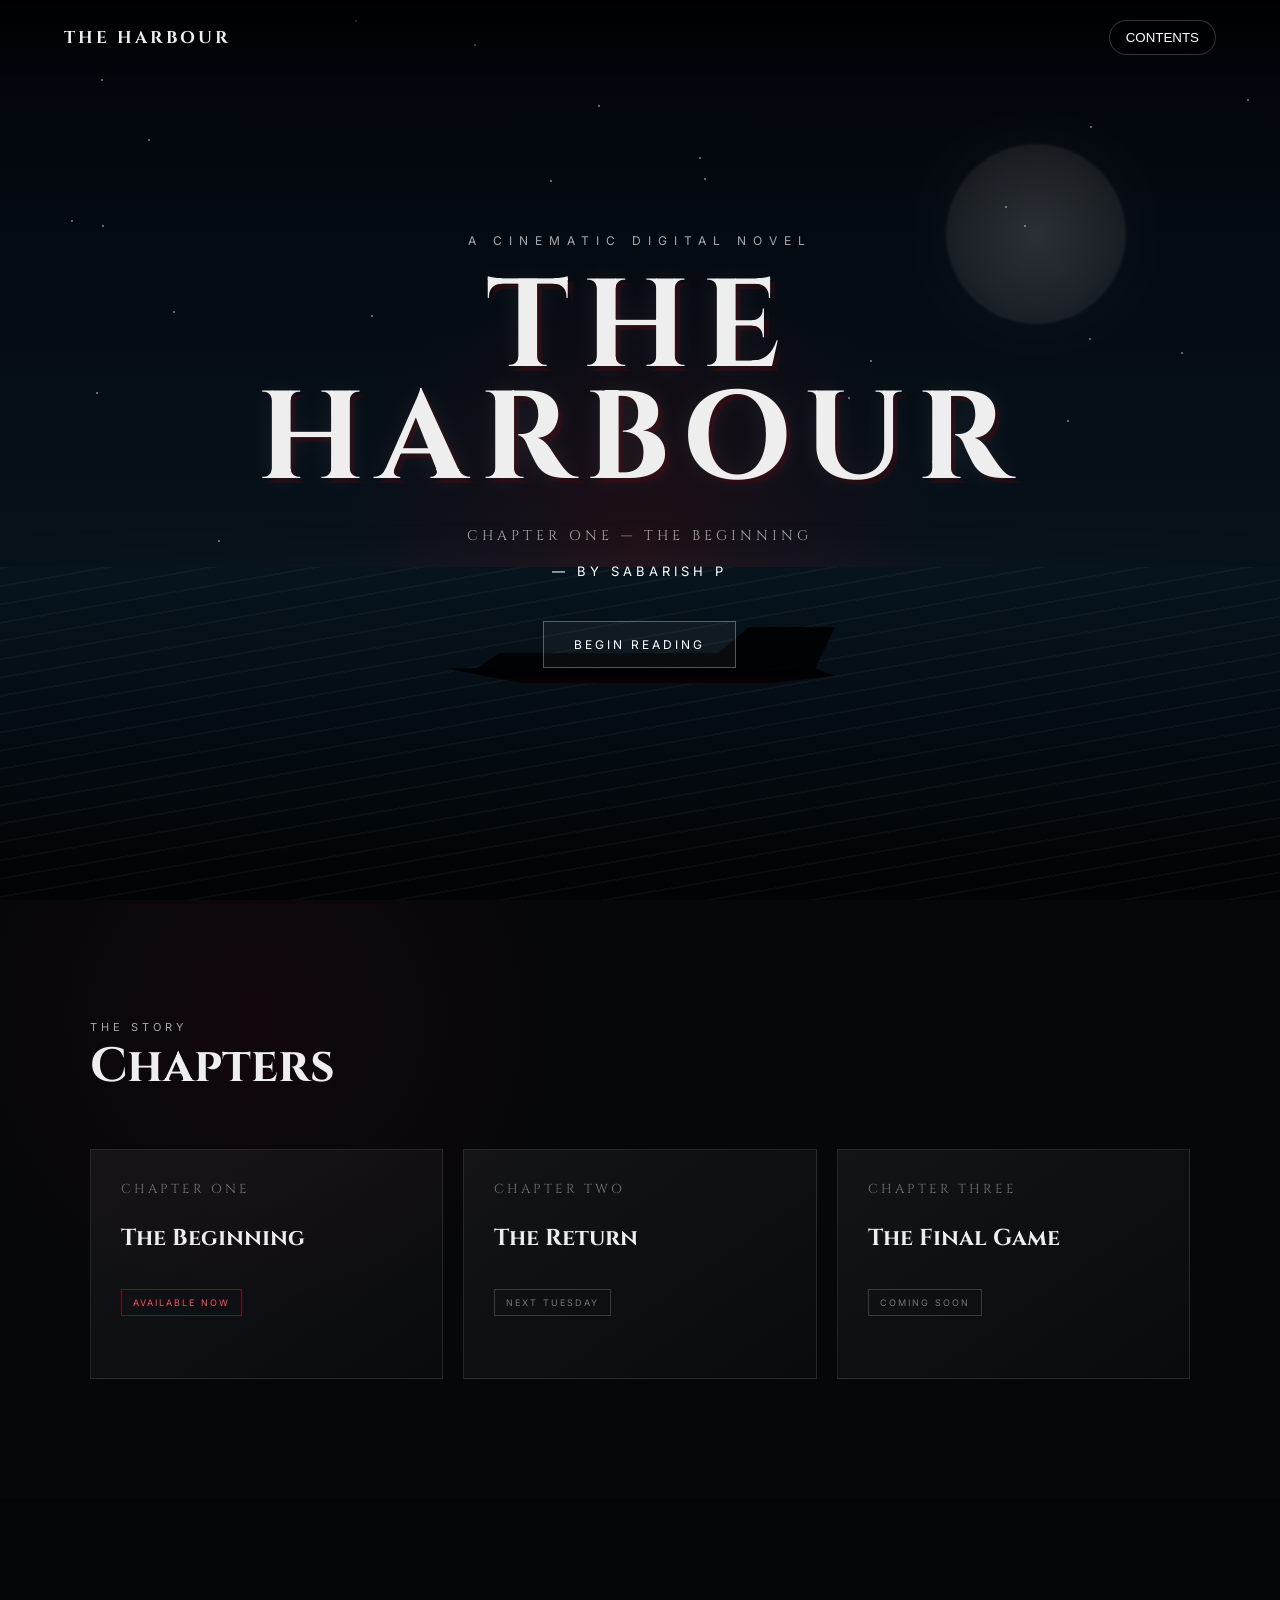
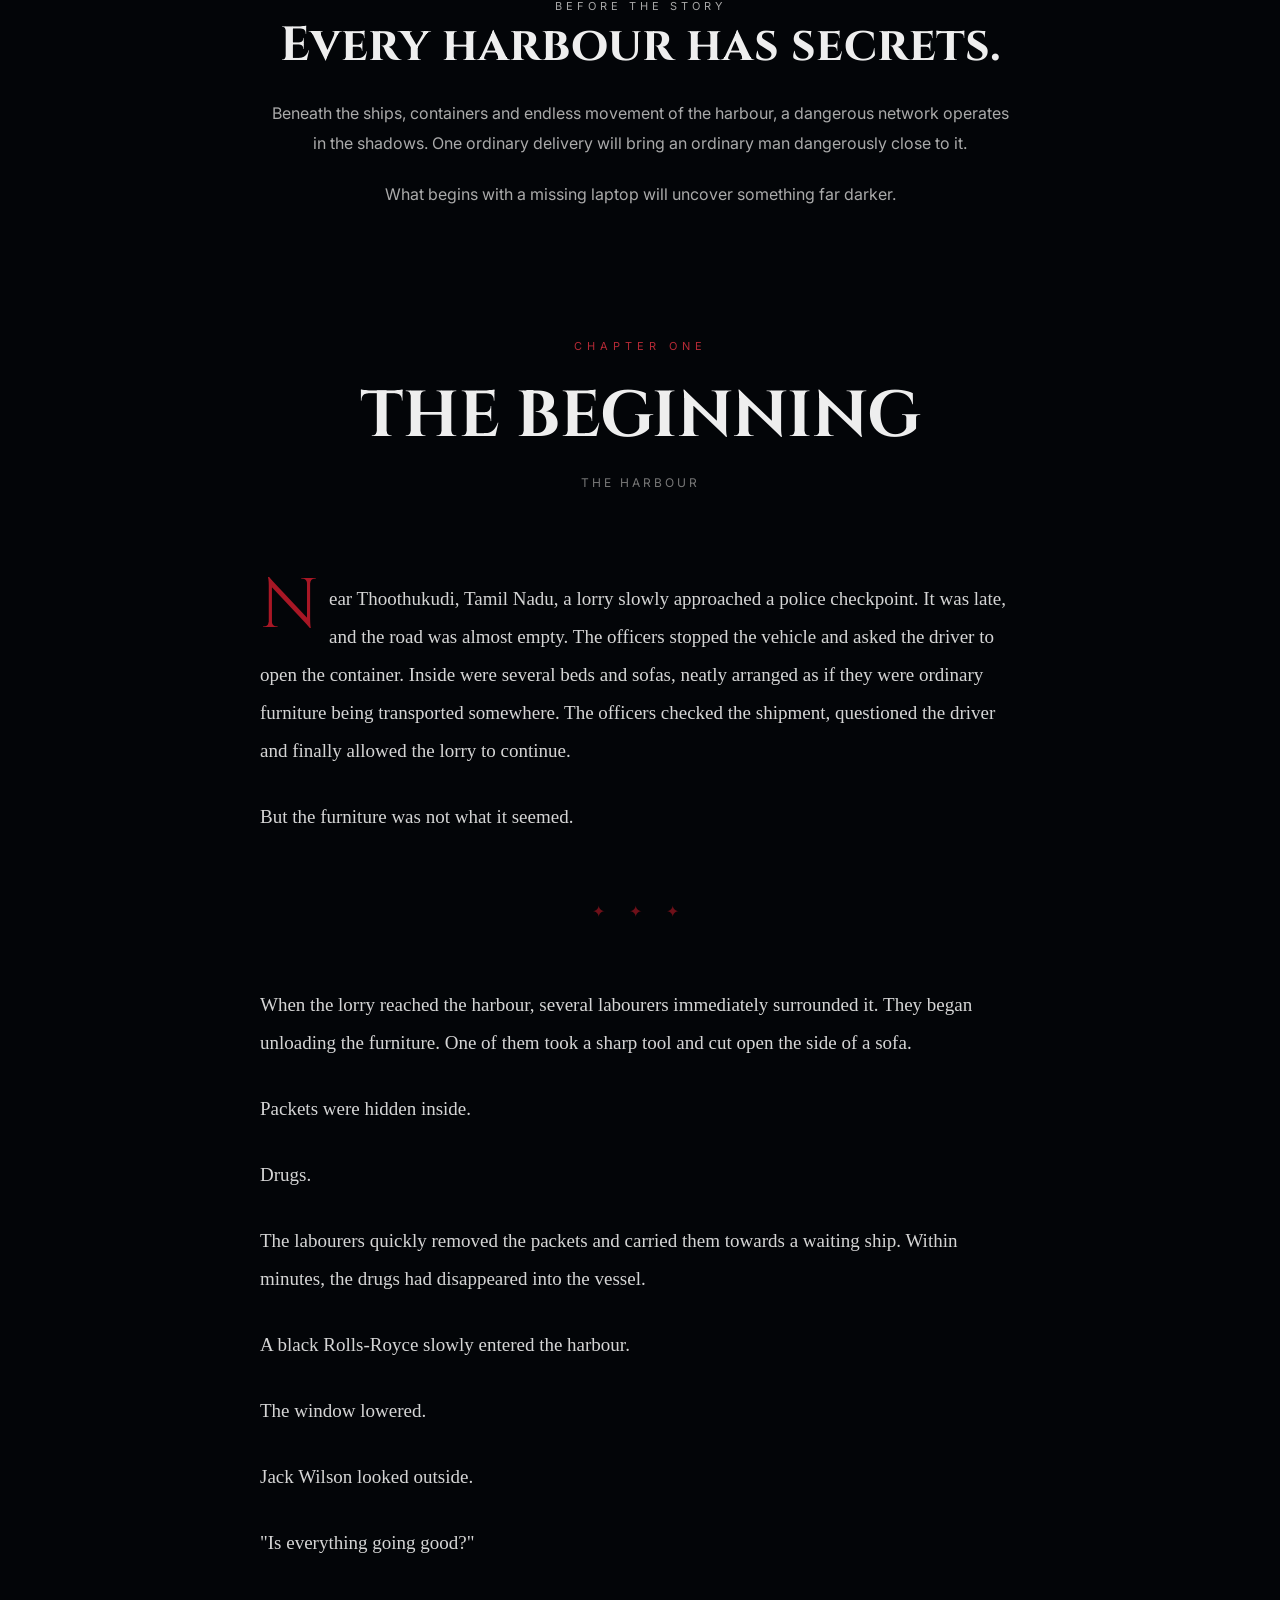
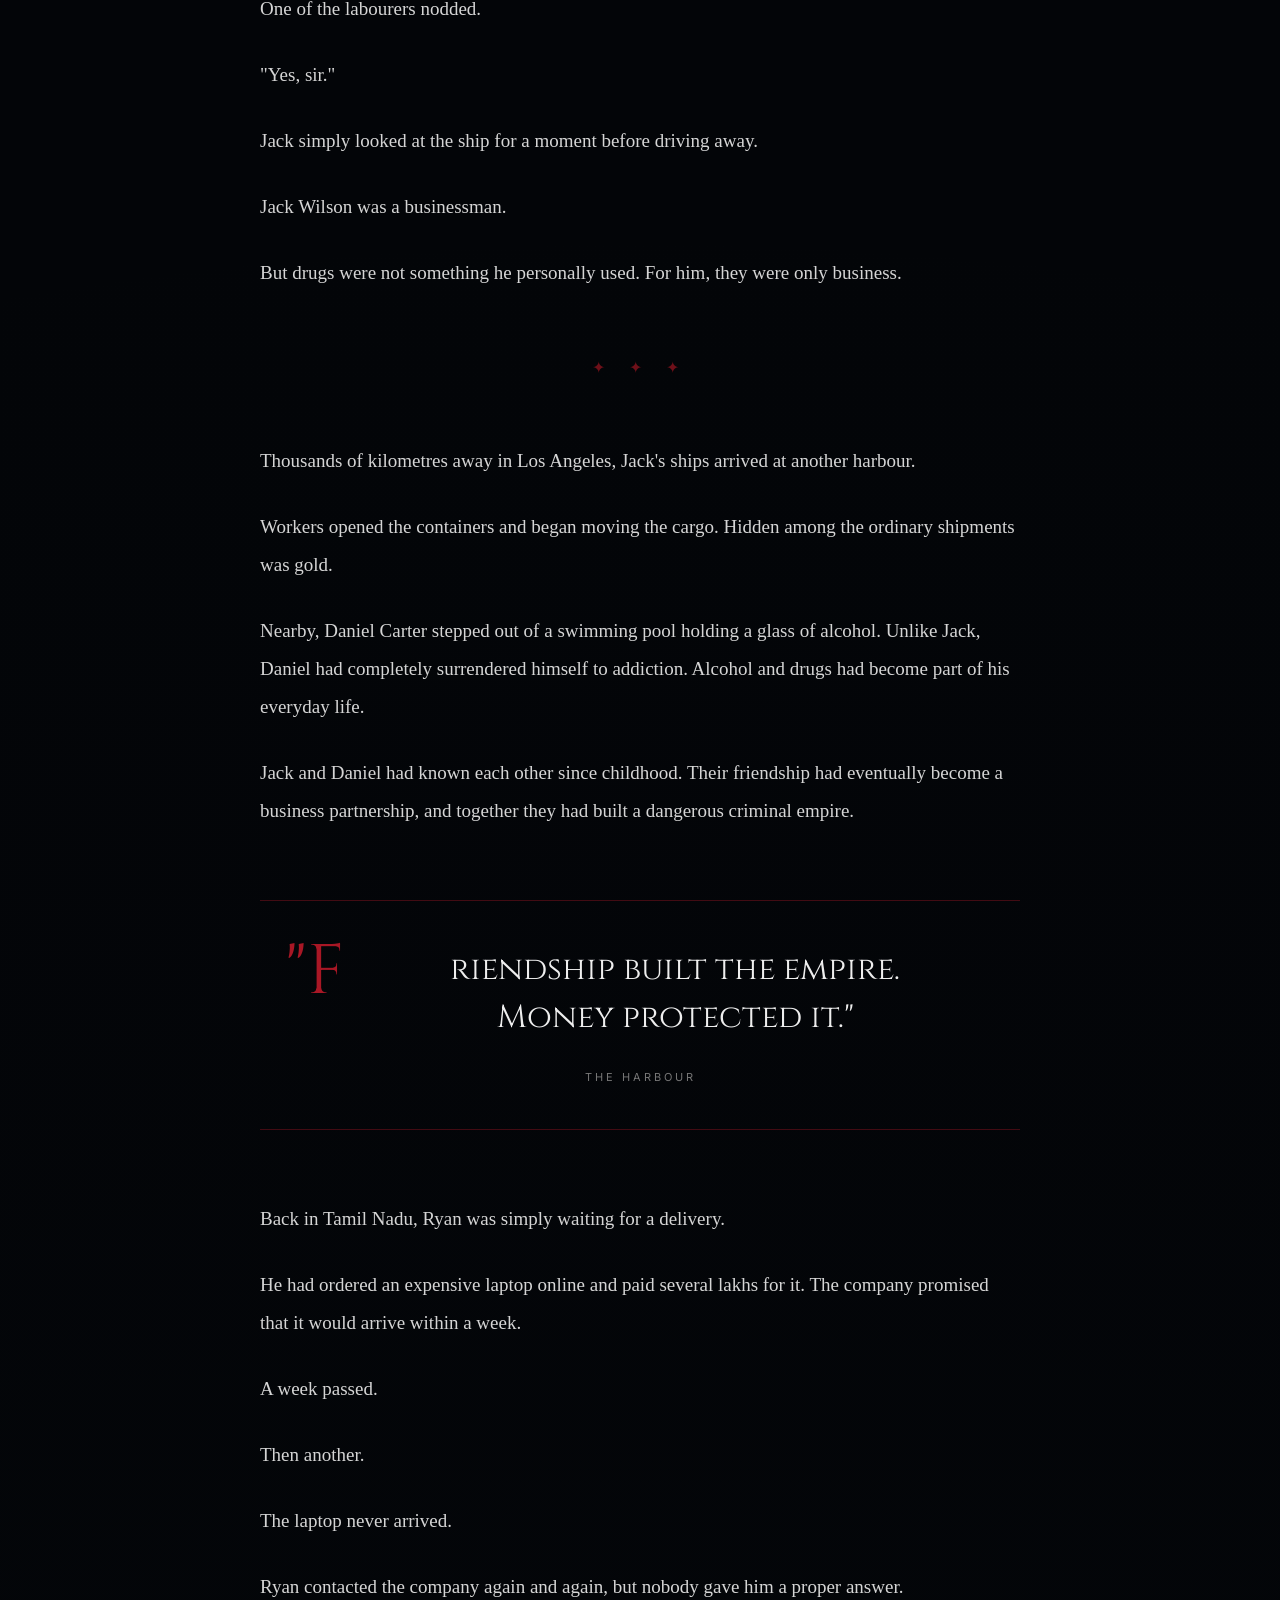
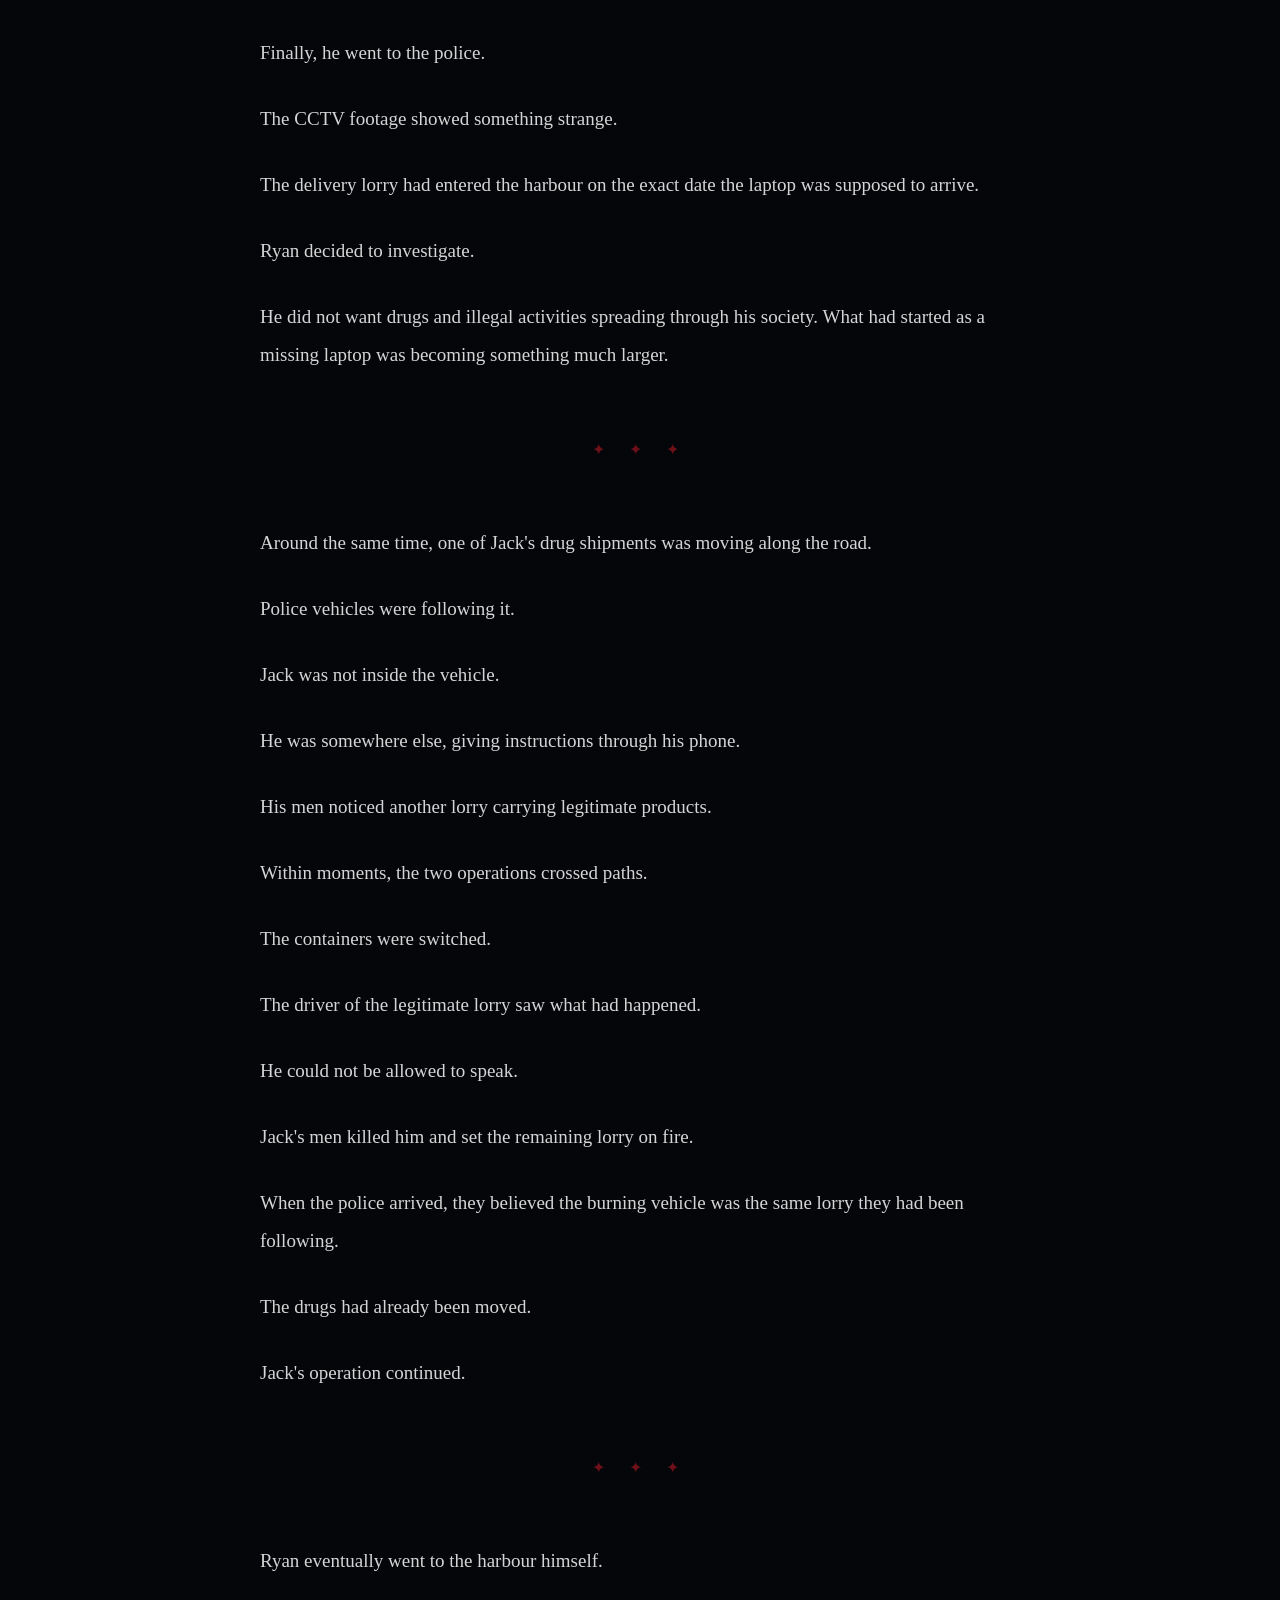
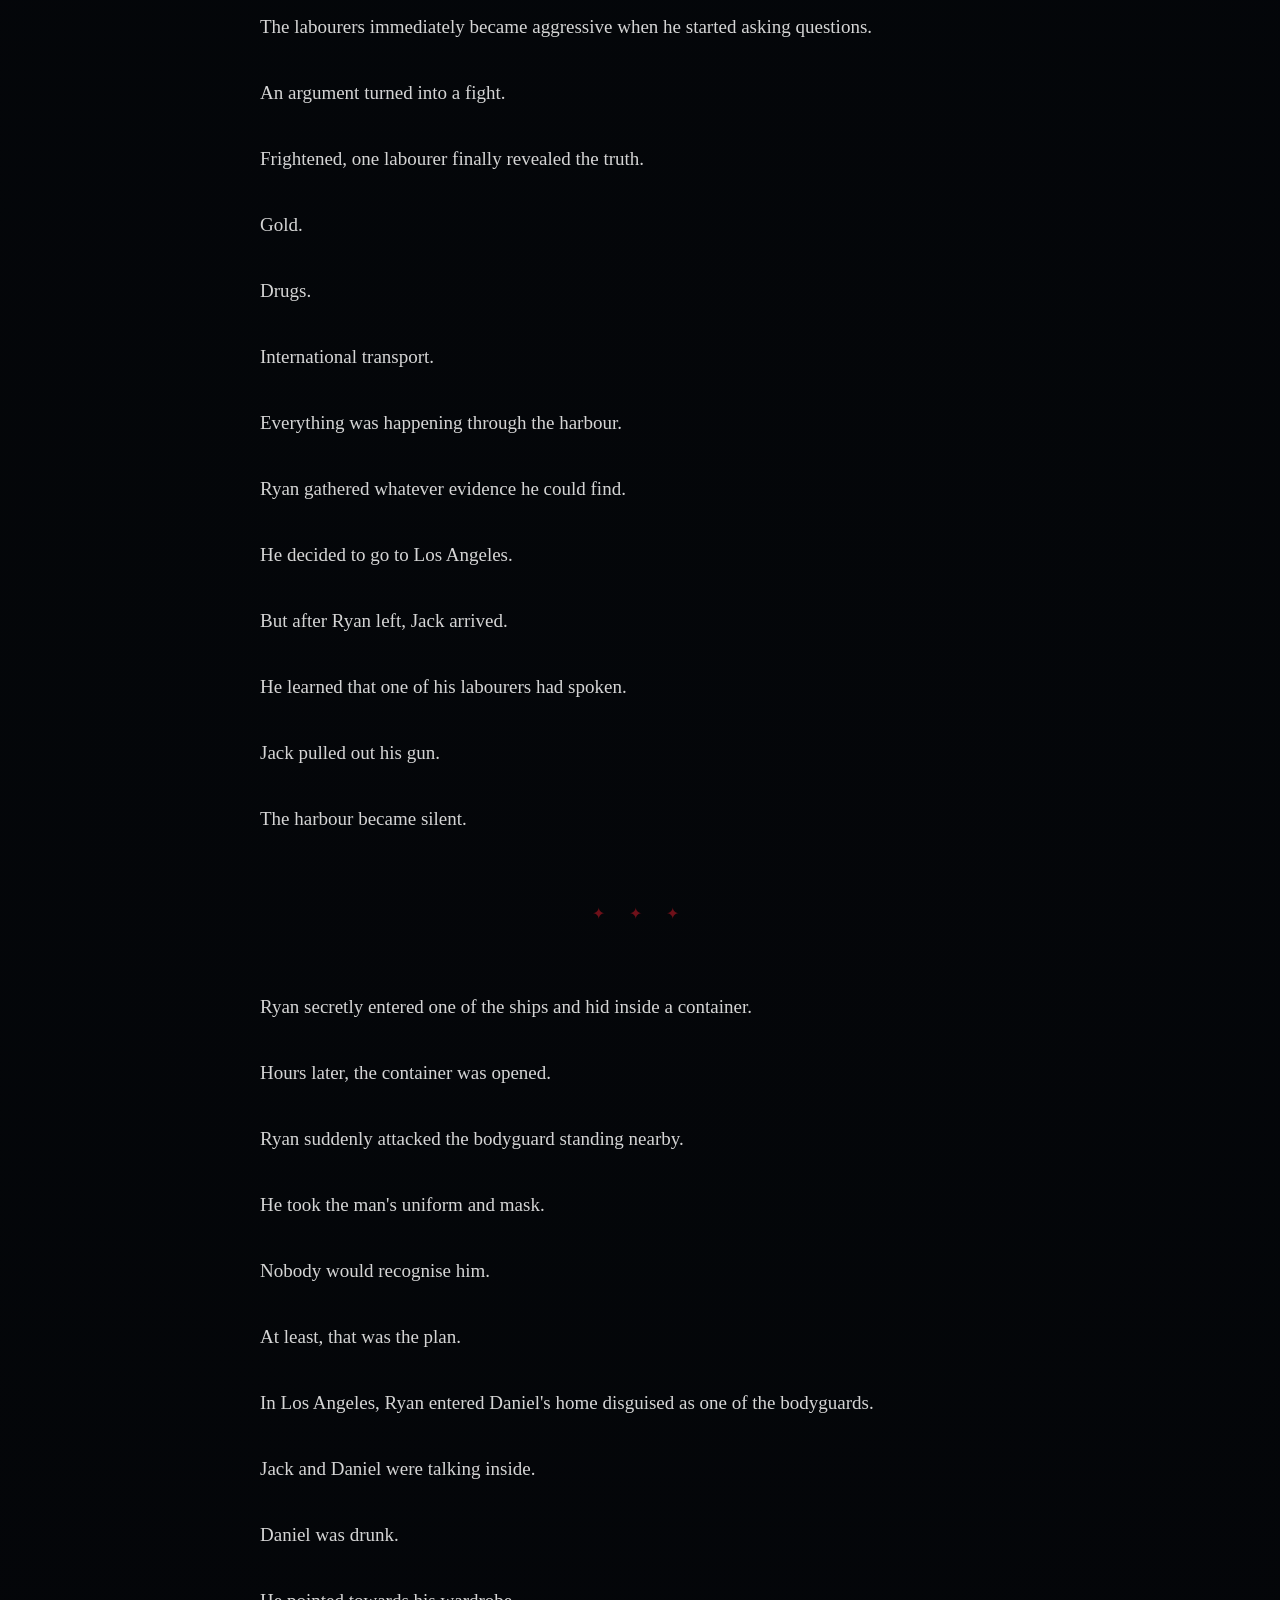
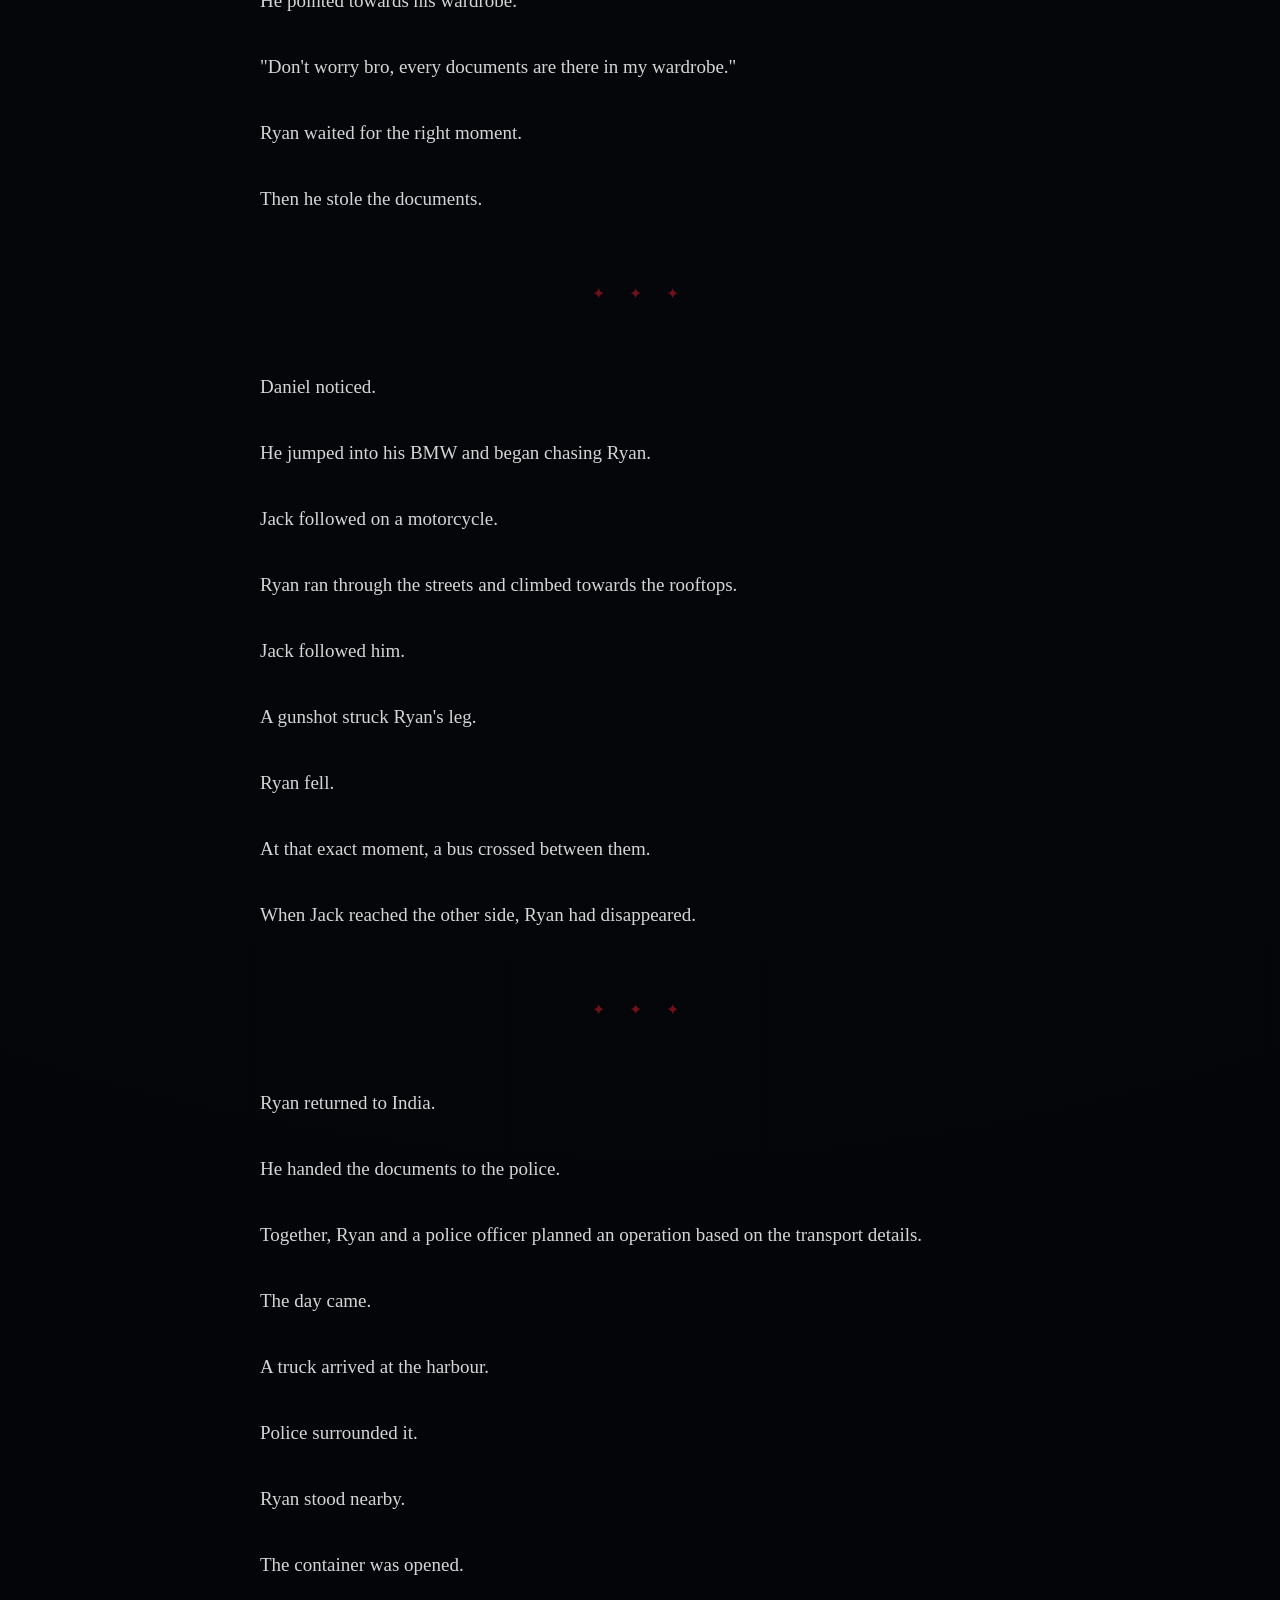
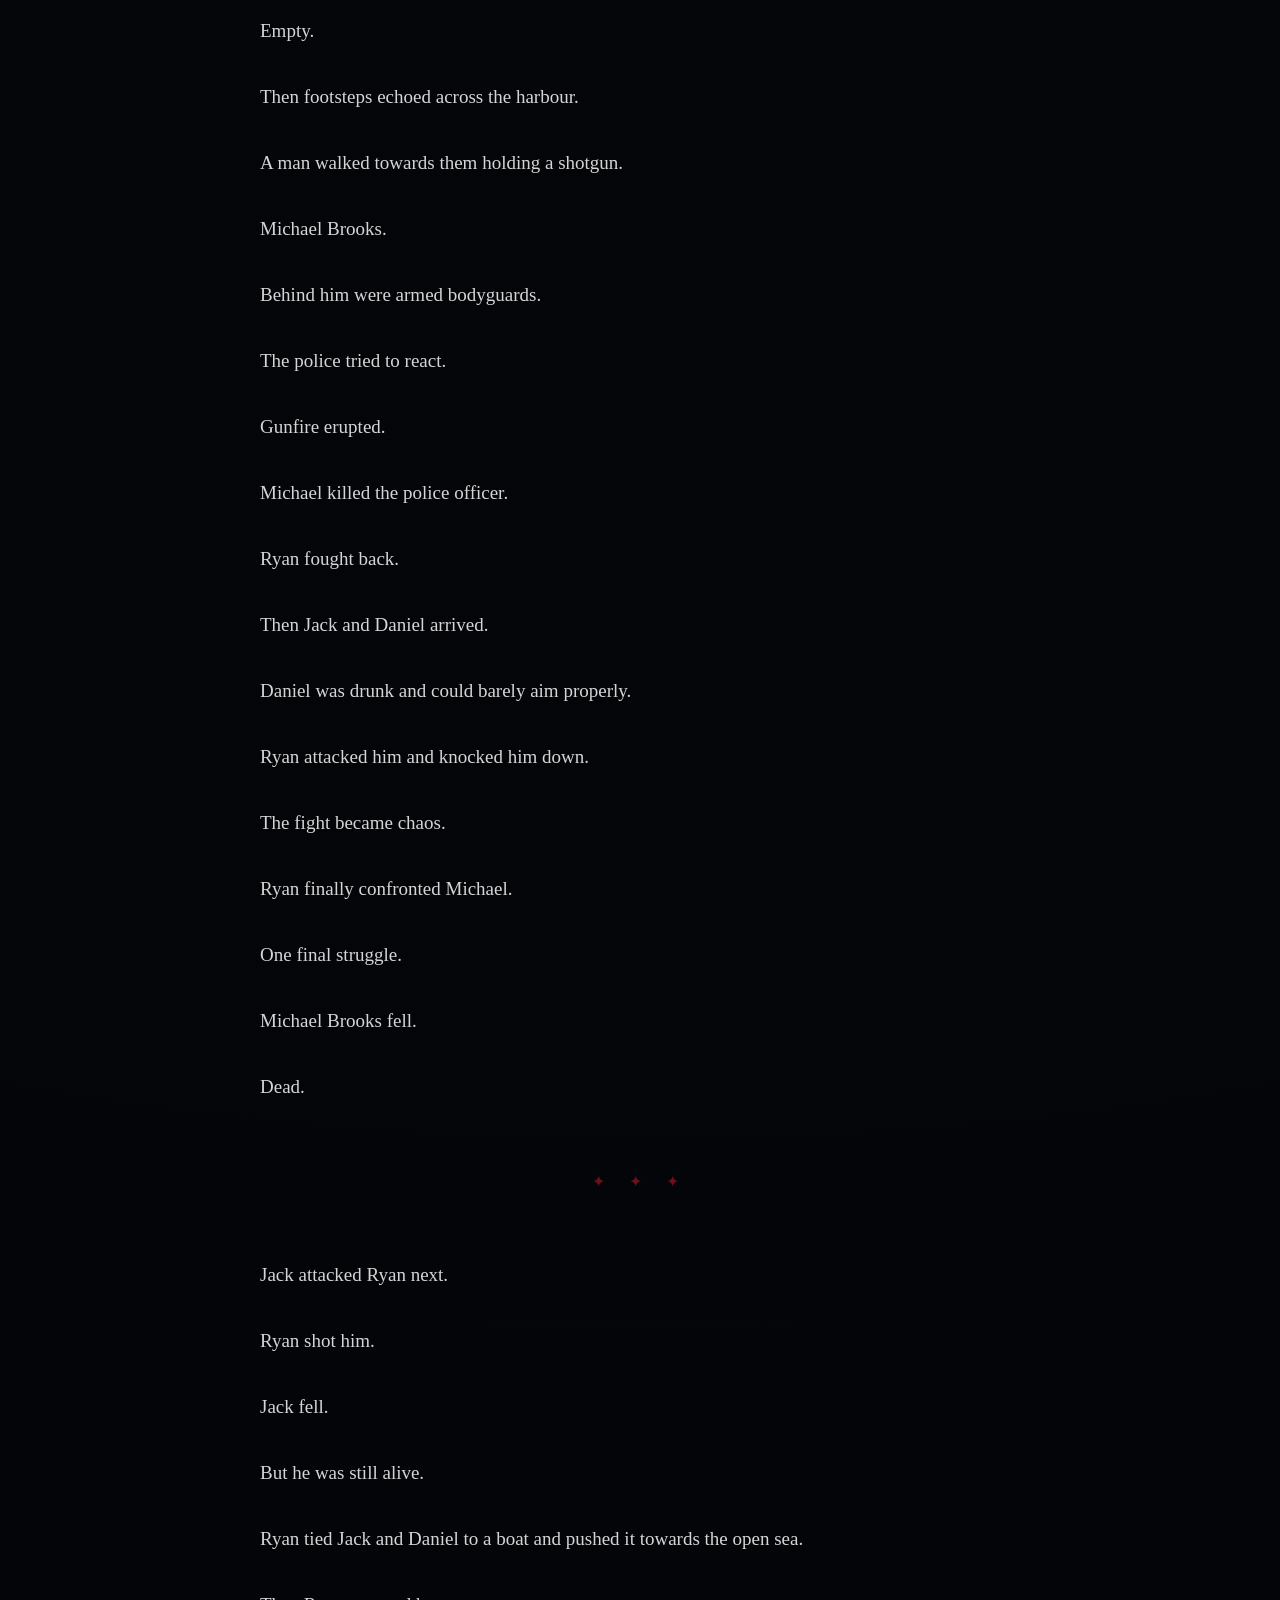
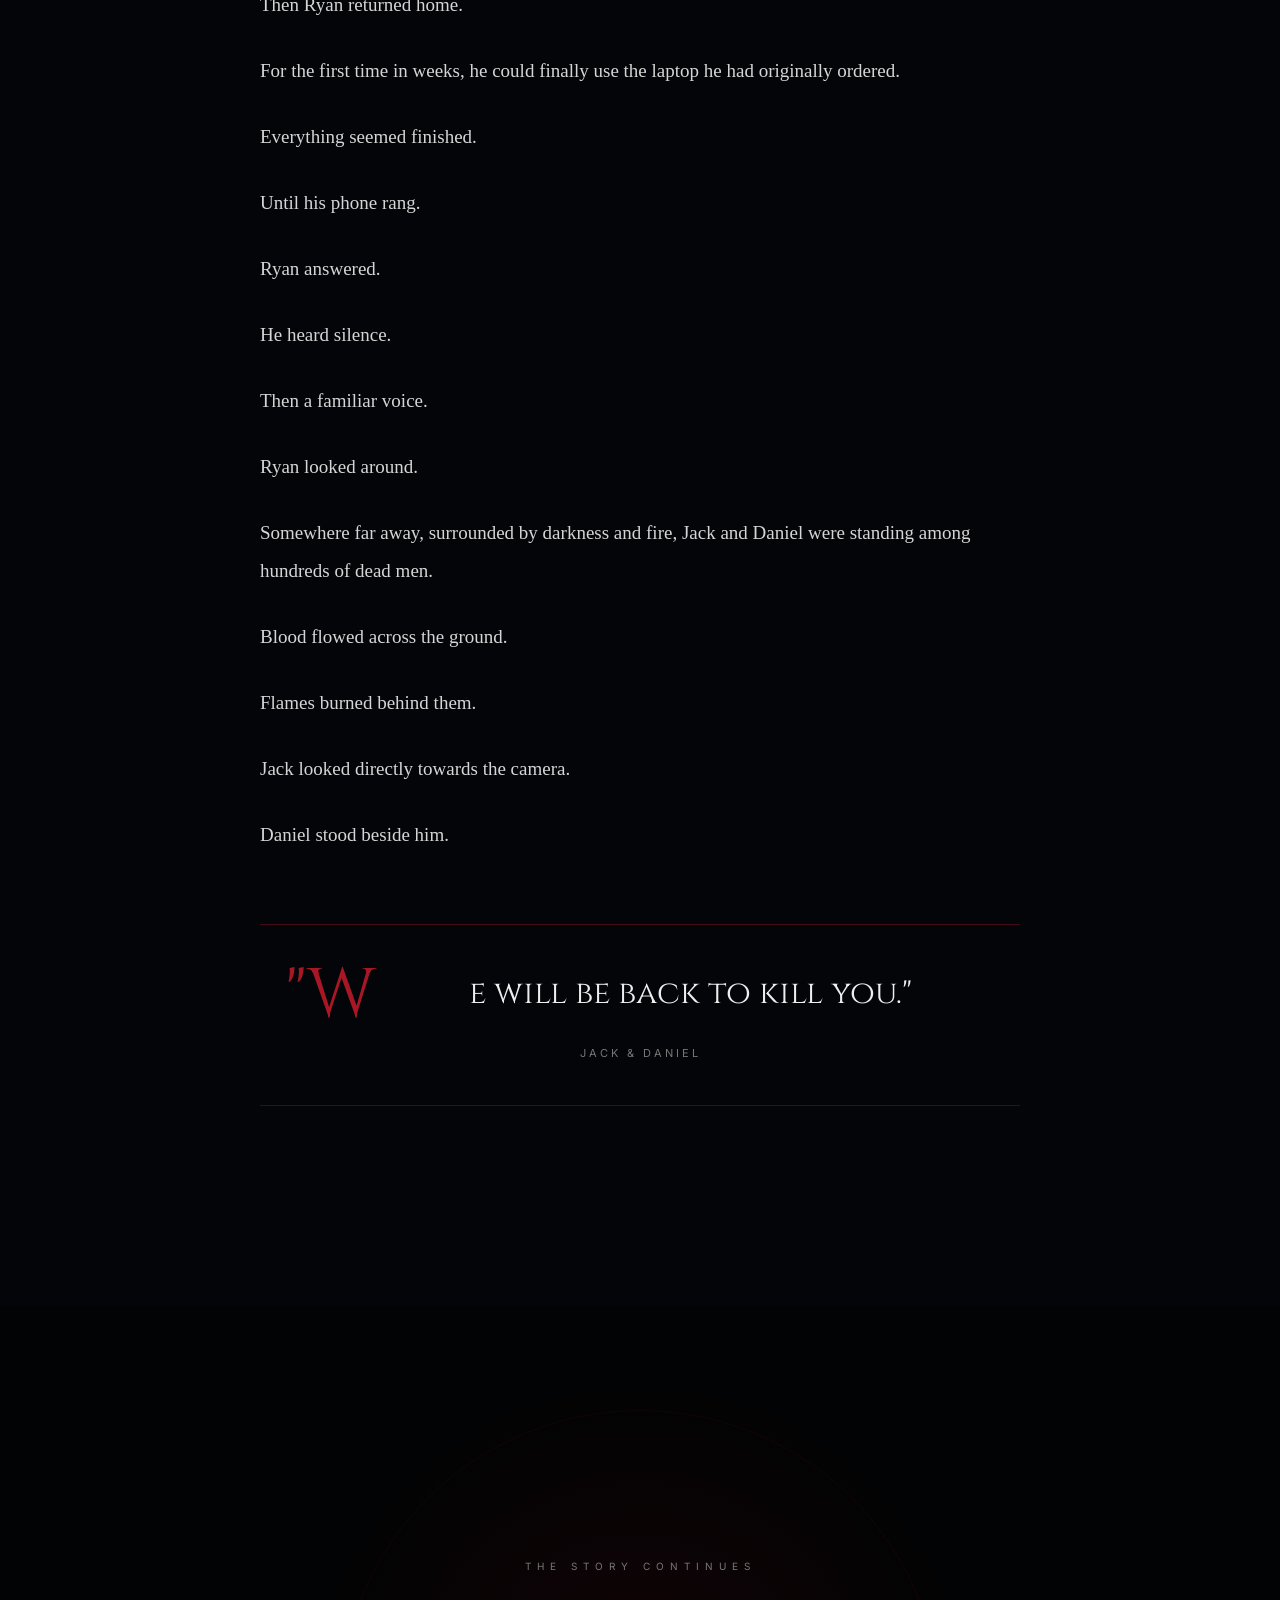
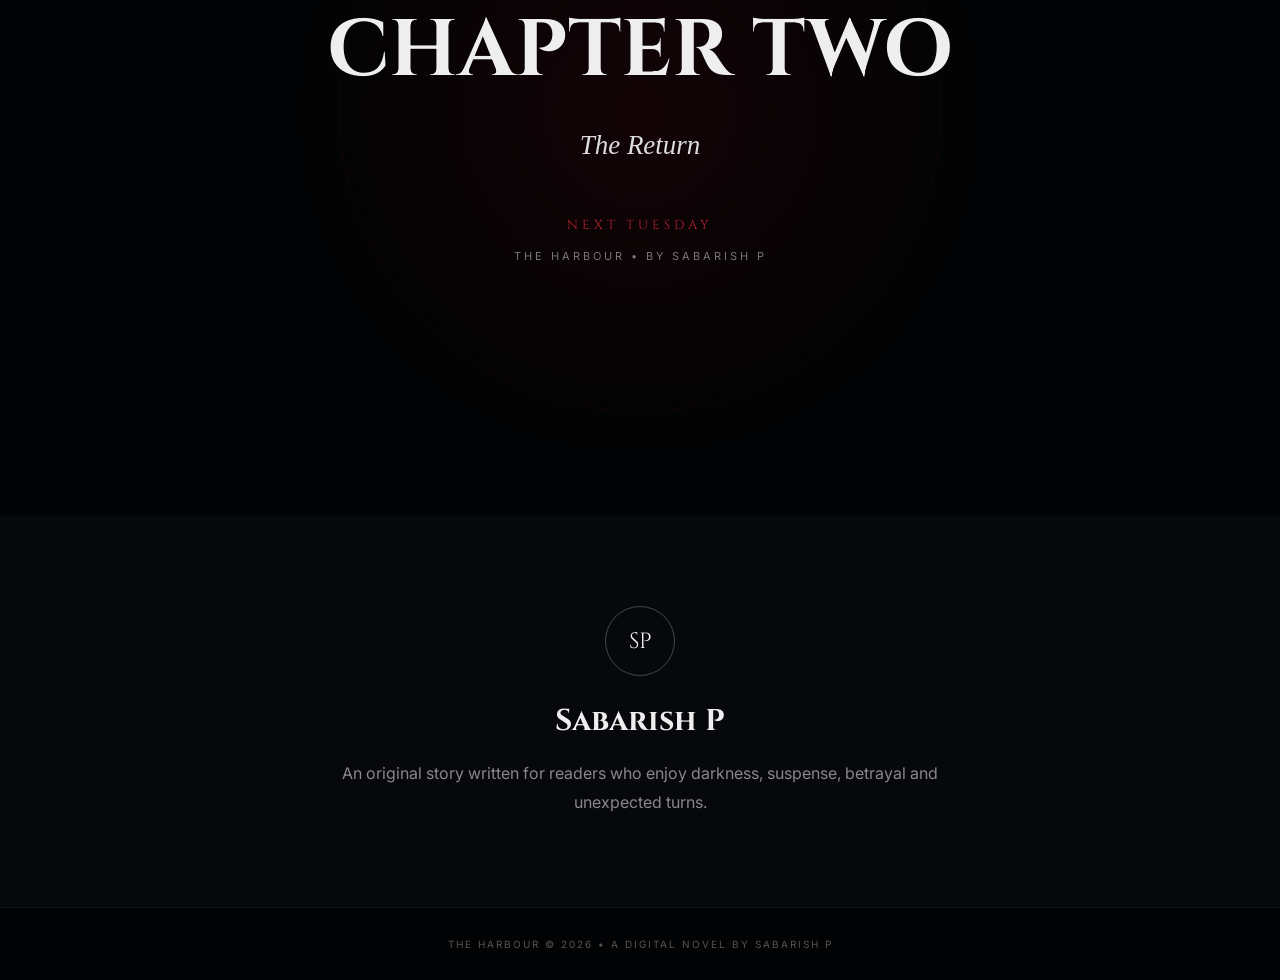
==== index.html @ 91242729 "Create index.html" ====
<!DOCTYPE html>
<html lang="en">
<head>
<meta charset="UTF-8">
<meta name="viewport" content="width=device-width, initial-scale=1.0">
<meta name="theme-color" content="#05070b">
<meta name="description" content="THE HARBOUR — Chapter One: The Beginning — By Sabarish P">

<title>THE HARBOUR — Chapter One</title>

<style>
@import url('https://fonts.googleapis.com/css2?family=Cinzel:wght@500;600;700;800&family=Inter:wght@400;500;600;700&display=swap');

*{
    margin:0;
    padding:0;
    box-sizing:border-box;
}

html{
    scroll-behavior:smooth;
}

body{
    background:#030508;
    color:#eee;
    font-family:Inter,Arial,sans-serif;
    overflow-x:hidden;
}

/* =========================
   LOADING SCREEN
========================= */

.loader{
    position:fixed;
    inset:0;
    background:#020305;
    z-index:9999;
    display:flex;
    align-items:center;
    justify-content:center;
    flex-direction:column;
    transition:opacity 1s ease, visibility 1s ease;
}

.loader.hide{
    opacity:0;
    visibility:hidden;
}

.loader-title{
    font-family:Cinzel,serif;
    font-size:clamp(32px,9vw,75px);
    letter-spacing:10px;
    text-align:center;
}

.loader-line{
    width:180px;
    height:2px;
    background:#8d111b;
    margin-top:25px;
    animation:loadLine 2s ease-in-out infinite;
}

@keyframes loadLine{
    0%{transform:scaleX(.1);opacity:.2}
    50%{transform:scaleX(1);opacity:1}
    100%{transform:scaleX(.1);opacity:.2}
}

/* =========================
   READING PROGRESS
========================= */

.progress{
    position:fixed;
    top:0;
    left:0;
    width:0%;
    height:3px;
    background:linear-gradient(90deg,#6d0712,#ff3948,#8e0b18);
    z-index:1000;
    box-shadow:0 0 12px #ff2335;
}

/* =========================
   NAVBAR
========================= */

nav{
    position:fixed;
    top:0;
    left:0;
    width:100%;
    padding:20px 5%;
    display:flex;
    justify-content:space-between;
    align-items:center;
    z-index:500;
    background:linear-gradient(to bottom,rgba(0,0,0,.85),transparent);
}

.logo{
    font-family:Cinzel,serif;
    font-weight:700;
    letter-spacing:3px;
    font-size:17px;
}

.nav-btn{
    border:1px solid rgba(255,255,255,.2);
    background:rgba(0,0,0,.35);
    color:white;
    padding:9px 16px;
    border-radius:30px;
    cursor:pointer;
    backdrop-filter:blur(10px);
}

/* =========================
   HERO
========================= */

.hero{
    min-height:100vh;
    position:relative;
    display:flex;
    align-items:center;
    justify-content:center;
    text-align:center;
    overflow:hidden;
    background:
        radial-gradient(circle at 50% 60%,rgba(91,10,19,.28),transparent 35%),
        linear-gradient(to bottom,#02050a 0%,#07111a 60%,#020305 100%);
}

/* Moon */

.moon{
    position:absolute;
    width:180px;
    height:180px;
    border-radius:50%;
    background:radial-gradient(circle,#d9d9d9,#888 60%,#333);
    top:16%;
    right:12%;
    opacity:.18;
    filter:blur(1px);
    box-shadow:0 0 70px rgba(220,220,220,.2);
}

/* Ocean */

.ocean{
    position:absolute;
    bottom:0;
    width:100%;
    height:37%;
    background:
        repeating-linear-gradient(
            170deg,
            rgba(255,255,255,.03) 0px,
            rgba(255,255,255,.03) 2px,
            transparent 2px,
            transparent 18px
        ),
        linear-gradient(to bottom,#07141e,#010305);
    animation:oceanMove 8s linear infinite;
}

@keyframes oceanMove{
    from{background-position:0 0}
    to{background-position:300px 0}
}

/* Ship silhouette */

.ship{
    position:absolute;
    bottom:22%;
    left:50%;
    transform:translateX(-50%);
    width:390px;
    height:75px;
    background:#010203;
    clip-path:polygon(0 55%,8% 55%,14% 35%,70% 35%,78% 0,100% 0,95% 55%,100% 65%,84% 75%,20% 75%);
    opacity:.9;
    filter:drop-shadow(0 0 20px rgba(0,0,0,.9));
}

.ship::after{
    content:"";
    position:absolute;
    width:100%;
    height:3px;
    bottom:10px;
    left:0;
    background:#57101a;
    box-shadow:0 0 15px #7b111c;
}

/* Fog */

.fog{
    position:absolute;
    inset:auto -20% 17%;
    height:180px;
    background:linear-gradient(
        90deg,
        transparent,
        rgba(190,200,210,.08),
        transparent
    );
    filter:blur(25px);
    animation:fogMove 12s ease-in-out infinite alternate;
}

@keyframes fogMove{
    from{transform:translateX(-15%)}
    to{transform:translateX(15%)}
}

/* Particles */

.particles{
    position:absolute;
    inset:0;
    pointer-events:none;
}

.particle{
    position:absolute;
    width:2px;
    height:2px;
    background:#fff;
    border-radius:50%;
    opacity:.5;
    animation:float 7s infinite ease-in-out;
}

@keyframes float{
    0%,100%{transform:translateY(0);opacity:.1}
    50%{transform:translateY(-80px);opacity:.8}
}

/* Hero text */

.hero-content{
    position:relative;
    z-index:5;
    padding:20px;
    animation:heroIn 1.8s ease forwards;
}

@keyframes heroIn{
    from{
        opacity:0;
        transform:translateY(35px);
    }
    to{
        opacity:1;
        transform:translateY(0);
    }
}

.eyebrow{
    font-size:12px;
    letter-spacing:7px;
    color:#aaa;
    margin-bottom:25px;
}

.hero h1{
    font-family:Cinzel,serif;
    font-size:clamp(48px,13vw,125px);
    line-height:.9;
    letter-spacing:clamp(3px,1vw,13px);
    text-shadow:
        0 0 25px rgba(255,255,255,.08),
        5px 5px 0 rgba(80,0,10,.35);
}

.hero h1 span{
    display:block;
    color:#eee;
}

.subtitle{
    margin-top:28px;
    font-family:Cinzel,serif;
    letter-spacing:4px;
    font-size:14px;
    color:#aaa;
}

.author{
    margin-top:18px;
    color:#fff;
    letter-spacing:4px;
    font-size:13px;
}

.begin{
    display:inline-flex;
    margin-top:42px;
    padding:15px 30px;
    color:#fff;
    text-decoration:none;
    border:1px solid rgba(255,255,255,.3);
    background:rgba(255,255,255,.04);
    backdrop-filter:blur(12px);
    transition:.35s;
    letter-spacing:3px;
    font-size:12px;
}

.begin:hover{
    background:#78101b;
    border-color:#a91b28;
    box-shadow:0 0 30px rgba(160,20,35,.35);
    transform:translateY(-3px);
}

/* =========================
   SECTION COMMON
========================= */

section{
    position:relative;
}

.container{
    width:min(1100px,90%);
    margin:auto;
}

.section-title{
    font-family:Cinzel,serif;
    font-size:clamp(27px,5vw,48px);
    margin-bottom:15px;
}

.section-label{
    color:#a8a8a8;
    letter-spacing:4px;
    font-size:11px;
    text-transform:uppercase;
}

/* =========================
   CONTENTS
========================= */

.contents{
    padding:120px 0;
    background:
        radial-gradient(circle at 20% 20%,rgba(100,10,20,.13),transparent 30%),
        #05070b;
}

.chapter-grid{
    margin-top:50px;
    display:grid;
    grid-template-columns:repeat(3,1fr);
    gap:20px;
}

.chapter{
    min-height:230px;
    padding:30px;
    border:1px solid rgba(255,255,255,.1);
    background:linear-gradient(145deg,rgba(255,255,255,.05),rgba(255,255,255,.015));
    position:relative;
    overflow:hidden;
    transition:.4s;
}

.chapter:hover{
    transform:translateY(-7px);
    border-color:rgba(180,20,35,.6);
    box-shadow:0 15px 50px rgba(0,0,0,.4);
}

.chapter-number{
    color:#777;
    font-family:Cinzel,serif;
    font-size:13px;
    letter-spacing:3px;
}

.chapter h3{
    margin-top:25px;
    font-family:Cinzel,serif;
    font-size:23px;
}

.chapter-status{
    display:inline-block;
    margin-top:35px;
    padding:7px 11px;
    font-size:9px;
    letter-spacing:2px;
    border:1px solid rgba(255,255,255,.18);
}

.available{
    color:#ff5360;
    border-color:#71121c;
}

.locked{
    color:#777;
}

/* =========================
   STORY INTRO
========================= */

.intro{
    padding:100px 0 60px;
    background:#030508;
}

.intro-box{
    max-width:750px;
    margin:auto;
    text-align:center;
}

.intro-box p{
    color:#aaa;
    line-height:1.9;
    margin-top:20px;
}

/* =========================
   CHAPTER
========================= */

.story{
    padding:70px 0 130px;
    background:
        linear-gradient(rgba(3,5,8,.92),rgba(3,5,8,.96)),
        radial-gradient(circle at center,#171b22,transparent 70%);
}

.chapter-header{
    text-align:center;
    margin-bottom:90px;
}

.chapter-header .chapter-label{
    color:#b52a36;
    letter-spacing:5px;
    font-size:11px;
}

.chapter-header h2{
    margin-top:20px;
    font-family:Cinzel,serif;
    font-size:clamp(35px,7vw,65px);
}

.chapter-header p{
    margin-top:15px;
    color:#777;
    letter-spacing:3px;
    font-size:12px;
}

/* Story text */

.story-text{
    max-width:760px;
    margin:auto;
}

.story-text p{
    font-family:Georgia,'Times New Roman',serif;
    font-size:19px;
    line-height:2;
    color:#d5d5d5;
    margin-bottom:28px;
}

.story-text p:first-child::first-letter{
    float:left;
    font-size:70px;
    line-height:.75;
    padding-right:10px;
    color:#a81725;
    font-family:Cinzel,serif;
}

.scene-break{
    text-align:center;
    margin:65px 0;
    color:#6e1019;
    letter-spacing:10px;
}

/* =========================
   CINEMATIC QUOTES
========================= */

.quote{
    margin:70px auto;
    padding:45px 25px;
    max-width:760px;
    text-align:center;
    border-top:1px solid rgba(160,20,35,.4);
    border-bottom:1px solid rgba(160,20,35,.4);
}

.quote p{
    font-family:Cinzel,serif;
    font-size:clamp(21px,4vw,32px);
    line-height:1.5;
    color:#eee;
}

.quote span{
    display:block;
    margin-top:15px;
    color:#777;
    font-size:11px;
    letter-spacing:3px;
}

/* =========================
   ENDING
========================= */

.ending{
    min-height:90vh;
    display:flex;
    align-items:center;
    justify-content:center;
    text-align:center;
    background:
        radial-gradient(circle at center,rgba(95,5,15,.18),transparent 45%),
        #020304;
    overflow:hidden;
}

.ending::before{
    content:"";
    position:absolute;
    width:600px;
    height:600px;
    border-radius:50%;
    border:1px solid rgba(120,15,25,.12);
    animation:pulse 5s infinite;
}

@keyframes pulse{
    0%,100%{transform:scale(.8);opacity:.2}
    50%{transform:scale(1.15);opacity:.6}
}

.ending-content{
    position:relative;
    z-index:2;
    padding:25px;
}

.ending-small{
    color:#777;
    letter-spacing:6px;
    font-size:10px;
}

.ending h2{
    margin:25px 0;
    font-family:Cinzel,serif;
    font-size:clamp(38px,8vw,80px);
}

.ending-line{
    color:#ddd;
    font-family:Georgia,serif;
    font-size:clamp(18px,4vw,27px);
    font-style:italic;
}

.continue{
    margin-top:55px;
    color:#b3212e;
    font-family:Cinzel,serif;
    letter-spacing:4px;
    font-size:13px;
}

.next{
    margin-top:15px;
    color:#777;
    letter-spacing:3px;
    font-size:11px;
}

/* =========================
   AUTHOR
========================= */

.author-section{
    padding:90px 0;
    background:#06080c;
    text-align:center;
}

.author-card{
    max-width:650px;
    margin:auto;
}

.author-mark{
    width:70px;
    height:70px;
    border:1px solid rgba(255,255,255,.25);
    border-radius:50%;
    display:flex;
    align-items:center;
    justify-content:center;
    margin:0 auto 25px;
    font-family:Cinzel,serif;
    font-size:22px;
}

.author-card h2{
    font-family:Cinzel,serif;
    font-size:30px;
}

.author-card p{
    margin-top:18px;
    color:#888;
    line-height:1.8;
}

/* =========================
   FOOTER
========================= */

footer{
    padding:30px 20px;
    text-align:center;
    background:#020305;
    border-top:1px solid rgba(255,255,255,.06);
    color:#555;
    font-size:10px;
    letter-spacing:2px;
}

/* =========================
   REVEAL ANIMATION
========================= */

.reveal{
    opacity:0;
    transform:translateY(30px);
    transition:1s ease;
}

.reveal.show{
    opacity:1;
    transform:translateY(0);
}

/* =========================
   RESPONSIVE
========================= */

@media(max-width:800px){

    .chapter-grid{
        grid-template-columns:1fr;
    }

    .chapter{
        min-height:190px;
    }

    .moon{
        width:120px;
        height:120px;
        right:8%;
    }

    .ship{
        width:290px;
        bottom:24%;
    }

    .story-text p{
        font-size:18px;
        line-height:1.9;
    }

    .contents{
        padding:85px 0;
    }

    .intro{
        padding:75px 0 35px;
    }
}

@media(prefers-reduced-motion:reduce){
    *,
    *::before,
    *::after{
        animation-duration:.01ms !important;
        animation-iteration-count:1 !important;
        scroll-behavior:auto !important;
    }
}
</style>
</head>

<body>

<!-- LOADING -->

<div class="loader" id="loader">
    <div class="loader-title">THE HARBOUR</div>
    <div class="loader-line"></div>
</div>

<div class="progress" id="progress"></div>

<!-- NAV -->

<nav>
    <div class="logo">THE HARBOUR</div>
    <button class="nav-btn" onclick="document.getElementById('contents').scrollIntoView()">
        CONTENTS
    </button>
</nav>

<!-- HERO -->

<section class="hero">

    <div class="moon"></div>

    <div class="particles">
        <span class="particle" style="left:8%;top:25%;animation-delay:1s"></span>
        <span class="particle" style="left:17%;top:60%;animation-delay:3s"></span>
        <span class="particle" style="left:29%;top:35%;animation-delay:2s"></span>
        <span class="particle" style="left:43%;top:20%;animation-delay:4s"></span>
        <span class="particle" style="left:55%;top:70%;animation-delay:1s"></span>
        <span class="particle" style="left:68%;top:40%;animation-delay:5s"></span>
        <span class="particle" style="left:80%;top:25%;animation-delay:2s"></span>
        <span class="particle" style="left:91%;top:65%;animation-delay:4s"></span>
    </div>

    <div class="fog"></div>
    <div class="ocean"></div>
    <div class="ship"></div>

    <div class="hero-content">

        <div class="eyebrow">A CINEMATIC DIGITAL NOVEL</div>

        <h1>
            <span>THE</span>
            <span>HARBOUR</span>
        </h1>

        <div class="subtitle">
            CHAPTER ONE — THE BEGINNING
        </div>

        <div class="author">
            — BY SABARISH P
        </div>

        <a href="#chapter" class="begin">
            BEGIN READING
        </a>

    </div>

</section>

<!-- CONTENTS -->

<section class="contents" id="contents">

    <div class="container">

        <div class="section-label reveal">
            THE STORY
        </div>

        <h2 class="section-title reveal">
            Chapters
        </h2>

        <div class="chapter-grid">

            <div class="chapter reveal">
                <div class="chapter-number">CHAPTER ONE</div>
                <h3>The Beginning</h3>

                <div class="chapter-status available">
                    AVAILABLE NOW
                </div>
            </div>

            <div class="chapter reveal">
                <div class="chapter-number">CHAPTER TWO</div>
                <h3>The Return</h3>

                <div class="chapter-status locked">
                    NEXT TUESDAY
                </div>
            </div>

            <div class="chapter reveal">
                <div class="chapter-number">CHAPTER THREE</div>
                <h3>The Final Game</h3>

                <div class="chapter-status locked">
                    COMING SOON
                </div>
            </div>

        </div>

    </div>

</section>

<!-- INTRO -->

<section class="intro">

    <div class="container">

        <div class="intro-box reveal">

            <div class="section-label">
                BEFORE THE STORY
            </div>

            <h2 class="section-title">
                Every harbour has secrets.
            </h2>

            <p>
                Beneath the ships, containers and endless movement of the harbour,
                a dangerous network operates in the shadows. One ordinary delivery
                will bring an ordinary man dangerously close to it.
            </p>

            <p>
                What begins with a missing laptop will uncover something far darker.
            </p>

        </div>

    </div>

</section>

<!-- CHAPTER -->

<section class="story" id="chapter">

    <div class="container">

        <div class="chapter-header reveal">

            <div class="chapter-label">
                CHAPTER ONE
            </div>

            <h2>THE BEGINNING</h2>

            <p>THE HARBOUR</p>

        </div>

        <article class="story-text">

            <p>
                Near Thoothukudi, Tamil Nadu, a lorry slowly approached a police
                checkpoint. It was late, and the road was almost empty. The officers
                stopped the vehicle and asked the driver to open the container.
                Inside were several beds and sofas, neatly arranged as if they were
                ordinary furniture being transported somewhere. The officers checked
                the shipment, questioned the driver and finally allowed the lorry
                to continue.
            </p>

            <p>
                But the furniture was not what it seemed.
            </p>

            <div class="scene-break">✦ ✦ ✦</div>

            <p>
                When the lorry reached the harbour, several labourers immediately
                surrounded it. They began unloading the furniture. One of them took
                a sharp tool and cut open the side of a sofa.
            </p>

            <p>
                Packets were hidden inside.
            </p>

            <p>
                Drugs.
            </p>

            <p>
                The labourers quickly removed the packets and carried them towards
                a waiting ship. Within minutes, the drugs had disappeared into the
                vessel.
            </p>

            <p>
                A black Rolls-Royce slowly entered the harbour.
            </p>

            <p>
                The window lowered.
            </p>

            <p>
                Jack Wilson looked outside.
            </p>

            <p>
                "Is everything going good?"
            </p>

            <p>
                One of the labourers nodded.
            </p>

            <p>
                "Yes, sir."
            </p>

            <p>
                Jack simply looked at the ship for a moment before driving away.
            </p>

            <p>
                Jack Wilson was a businessman.
            </p>

            <p>
                But drugs were not something he personally used. For him, they were
                only business.
            </p>

            <div class="scene-break">✦ ✦ ✦</div>

            <p>
                Thousands of kilometres away in Los Angeles, Jack's ships arrived
                at another harbour.
            </p>

            <p>
                Workers opened the containers and began moving the cargo. Hidden
                among the ordinary shipments was gold.
            </p>

            <p>
                Nearby, Daniel Carter stepped out of a swimming pool holding a glass
                of alcohol. Unlike Jack, Daniel had completely surrendered himself
                to addiction. Alcohol and drugs had become part of his everyday life.
            </p>

            <p>
                Jack and Daniel had known each other since childhood. Their friendship
                had eventually become a business partnership, and together they had
                built a dangerous criminal empire.
            </p>

            <div class="quote">
                <p>
                    "Friendship built the empire.<br>
                    Money protected it."
                </p>
                <span>THE HARBOUR</span>
            </div>

            <p>
                Back in Tamil Nadu, Ryan was simply waiting for a delivery.
            </p>

            <p>
                He had ordered an expensive laptop online and paid several lakhs for
                it. The company promised that it would arrive within a week.
            </p>

            <p>
                A week passed.
            </p>

            <p>
                Then another.
            </p>

            <p>
                The laptop never arrived.
            </p>

            <p>
                Ryan contacted the company again and again, but nobody gave him a
                proper answer.
            </p>

            <p>
                Finally, he went to the police.
            </p>

            <p>
                The CCTV footage showed something strange.
            </p>

            <p>
                The delivery lorry had entered the harbour on the exact date the
                laptop was supposed to arrive.
            </p>

            <p>
                Ryan decided to investigate.
            </p>

            <p>
                He did not want drugs and illegal activities spreading through his
                society. What had started as a missing laptop was becoming something
                much larger.
            </p>

            <div class="scene-break">✦ ✦ ✦</div>

            <p>
                Around the same time, one of Jack's drug shipments was moving along
                the road.
            </p>

            <p>
                Police vehicles were following it.
            </p>

            <p>
                Jack was not inside the vehicle.
            </p>

            <p>
                He was somewhere else, giving instructions through his phone.
            </p>

            <p>
                His men noticed another lorry carrying legitimate products.
            </p>

            <p>
                Within moments, the two operations crossed paths.
            </p>

            <p>
                The containers were switched.
            </p>

            <p>
                The driver of the legitimate lorry saw what had happened.
            </p>

            <p>
                He could not be allowed to speak.
            </p>

            <p>
                Jack's men killed him and set the remaining lorry on fire.
            </p>

            <p>
                When the police arrived, they believed the burning vehicle was the
                same lorry they had been following.
            </p>

            <p>
                The drugs had already been moved.
            </p>

            <p>
                Jack's operation continued.
            </p>

            <div class="scene-break">✦ ✦ ✦</div>

            <p>
                Ryan eventually went to the harbour himself.
            </p>

            <p>
                The labourers immediately became aggressive when he started asking
                questions.
            </p>

            <p>
                An argument turned into a fight.
            </p>

            <p>
                Frightened, one labourer finally revealed the truth.
            </p>

            <p>
                Gold.
            </p>

            <p>
                Drugs.
            </p>

            <p>
                International transport.
            </p>

            <p>
                Everything was happening through the harbour.
            </p>

            <p>
                Ryan gathered whatever evidence he could find.
            </p>

            <p>
                He decided to go to Los Angeles.
            </p>

            <p>
                But after Ryan left, Jack arrived.
            </p>

            <p>
                He learned that one of his labourers had spoken.
            </p>

            <p>
                Jack pulled out his gun.
            </p>

            <p>
                The harbour became silent.
            </p>

            <div class="scene-break">✦ ✦ ✦</div>

            <p>
                Ryan secretly entered one of the ships and hid inside a container.
            </p>

            <p>
                Hours later, the container was opened.
            </p>

            <p>
                Ryan suddenly attacked the bodyguard standing nearby.
            </p>

            <p>
                He took the man's uniform and mask.
            </p>

            <p>
                Nobody would recognise him.
            </p>

            <p>
                At least, that was the plan.
            </p>

            <p>
                In Los Angeles, Ryan entered Daniel's home disguised as one of the
                bodyguards.
            </p>

            <p>
                Jack and Daniel were talking inside.
            </p>

            <p>
                Daniel was drunk.
            </p>

            <p>
                He pointed towards his wardrobe.
            </p>

            <p>
                "Don't worry bro, every documents are there in my wardrobe."
            </p>

            <p>
                Ryan waited for the right moment.
            </p>

            <p>
                Then he stole the documents.
            </p>

            <div class="scene-break">✦ ✦ ✦</div>

            <p>
                Daniel noticed.
            </p>

            <p>
                He jumped into his BMW and began chasing Ryan.
            </p>

            <p>
                Jack followed on a motorcycle.
            </p>

            <p>
                Ryan ran through the streets and climbed towards the rooftops.
            </p>

            <p>
                Jack followed him.
            </p>

            <p>
                A gunshot struck Ryan's leg.
            </p>

            <p>
                Ryan fell.
            </p>

            <p>
                At that exact moment, a bus crossed between them.
            </p>

            <p>
                When Jack reached the other side, Ryan had disappeared.
            </p>

            <div class="scene-break">✦ ✦ ✦</div>

            <p>
                Ryan returned to India.
            </p>

            <p>
                He handed the documents to the police.
            </p>

            <p>
                Together, Ryan and a police officer planned an operation based on
                the transport details.
            </p>

            <p>
                The day came.
            </p>

            <p>
                A truck arrived at the harbour.
            </p>

            <p>
                Police surrounded it.
            </p>

            <p>
                Ryan stood nearby.
            </p>

            <p>
                The container was opened.
            </p>

            <p>
                Empty.
            </p>

            <p>
                Then footsteps echoed across the harbour.
            </p>

            <p>
                A man walked towards them holding a shotgun.
            </p>

            <p>
                Michael Brooks.
            </p>

            <p>
                Behind him were armed bodyguards.
            </p>

            <p>
                The police tried to react.
            </p>

            <p>
                Gunfire erupted.
            </p>

            <p>
                Michael killed the police officer.
            </p>

            <p>
                Ryan fought back.
            </p>

            <p>
                Then Jack and Daniel arrived.
            </p>

            <p>
                Daniel was drunk and could barely aim properly.
            </p>

            <p>
                Ryan attacked him and knocked him down.
            </p>

            <p>
                The fight became chaos.
            </p>

            <p>
                Ryan finally confronted Michael.
            </p>

            <p>
                One final struggle.
            </p>

            <p>
                Michael Brooks fell.
            </p>

            <p>
                Dead.
            </p>

            <div class="scene-break">✦ ✦ ✦</div>

            <p>
                Jack attacked Ryan next.
            </p>

            <p>
                Ryan shot him.
            </p>

            <p>
                Jack fell.
            </p>

            <p>
                But he was still alive.
            </p>

            <p>
                Ryan tied Jack and Daniel to a boat and pushed it towards the open
                sea.
            </p>

            <p>
                Then Ryan returned home.
            </p>

            <p>
                For the first time in weeks, he could finally use the laptop he had
                originally ordered.
            </p>

            <p>
                Everything seemed finished.
            </p>

            <p>
                Until his phone rang.
            </p>

            <p>
                Ryan answered.
            </p>

            <p>
                He heard silence.
            </p>

            <p>
                Then a familiar voice.
            </p>

            <p>
                Ryan looked around.
            </p>

            <p>
                Somewhere far away, surrounded by darkness and fire, Jack and Daniel
                were standing among hundreds of dead men.
            </p>

            <p>
                Blood flowed across the ground.
            </p>

            <p>
                Flames burned behind them.
            </p>

            <p>
                Jack looked directly towards the camera.
            </p>

            <p>
                Daniel stood beside him.
            </p>

            <div class="quote">

                <p>
                    "We will be back to kill you."
                </p>

                <span>JACK &amp; DANIEL</span>

            </div>

        </article>

    </div>

</section>

<!-- ENDING -->

<section class="ending">

    <div class="ending-content reveal">

        <div class="ending-small">
            THE STORY CONTINUES
        </div>

        <h2>CHAPTER TWO</h2>

        <div class="ending-line">
            The Return
        </div>

        <div class="continue">
            NEXT TUESDAY
        </div>

        <div class="next">
            THE HARBOUR • BY SABARISH P
        </div>

    </div>

</section>

<!-- AUTHOR -->

<section class="author-section">

    <div class="container">

        <div class="author-card reveal">

            <div class="author-mark">
                SP
            </div>

            <h2>Sabarish P</h2>

            <p>
                An original story written for readers who enjoy darkness,
                suspense, betrayal and unexpected turns.
            </p>

        </div>

    </div>

</section>

<footer>
    THE HARBOUR © 2026 • A DIGITAL NOVEL BY SABARISH P
</footer>

<script>

/* =========================
   LOADER
========================= */

window.addEventListener("load",()=>{

    setTimeout(()=>{

        document.getElementById("loader")
        .classList.add("hide");

    },900);

});


/* =========================
   READING PROGRESS
========================= */

window.addEventListener("scroll",()=>{

    const scrollTop =
        window.scrollY;

    const height =
        document.documentElement.scrollHeight -
        document.documentElement.clientHeight;

    const progress =
        (scrollTop / height) * 100;

    document.getElementById("progress")
    .style.width = progress + "%";

});


/* =========================
   SCROLL REVEALS
========================= */

const reveals =
    document.querySelectorAll(".reveal");

const observer =
    new IntersectionObserver(
        entries => {

            entries.forEach(entry => {

                if(entry.isIntersecting){

                    entry.target.classList.add("show");

                }

            });

        },
        {
            threshold:.12
        }
    );

reveals.forEach(el=>{
    observer.observe(el);
});


/* =========================
   RANDOM ATMOSPHERIC PARTICLES
========================= */

const particleContainer =
    document.querySelector(".particles");

for(let i=0;i<25;i++){

    const p =
        document.createElement("span");

    p.className="particle";

    p.style.left =
        Math.random()*100+"%";

    p.style.top =
        Math.random()*90+"%";

    p.style.animationDelay =
        Math.random()*7+"s";

    p.style.animationDuration =
        5 + Math.random()*7+"s";

    particleContainer.appendChild(p);

}

</script>

</body>
</html>
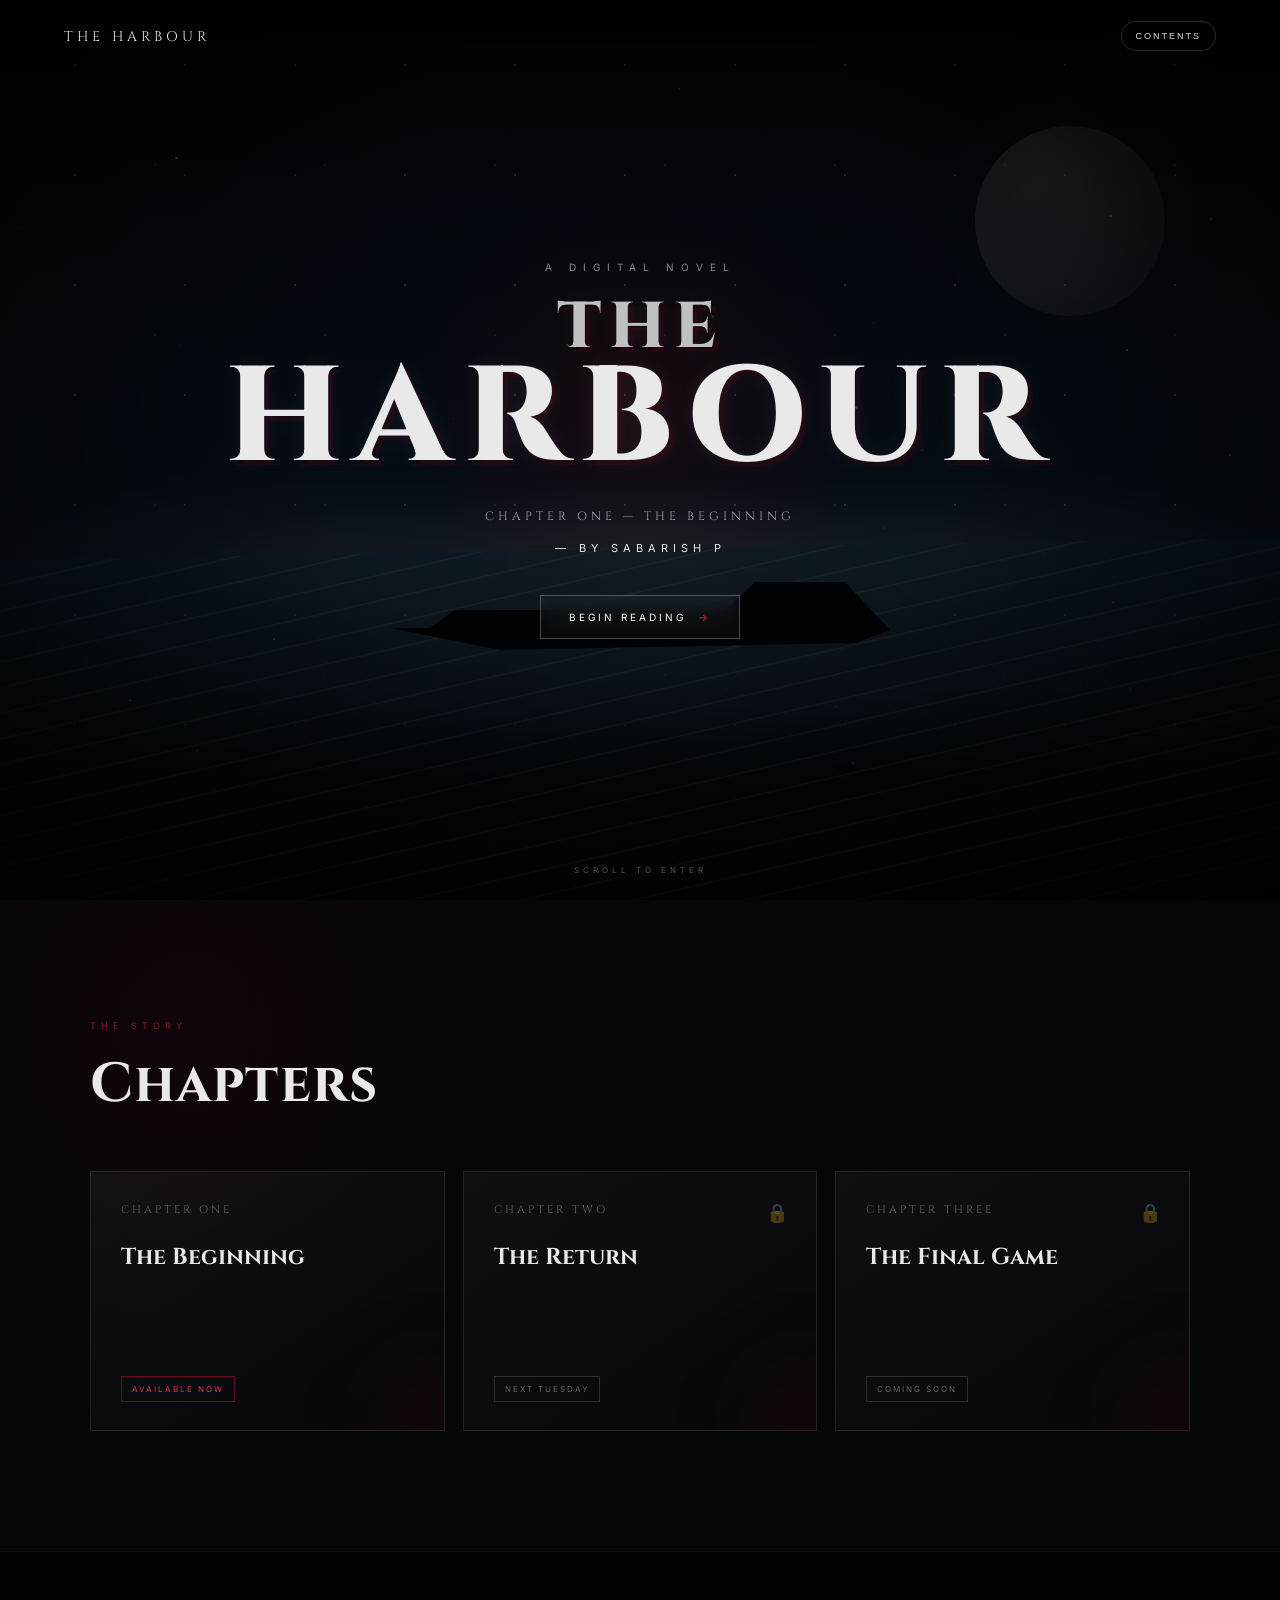
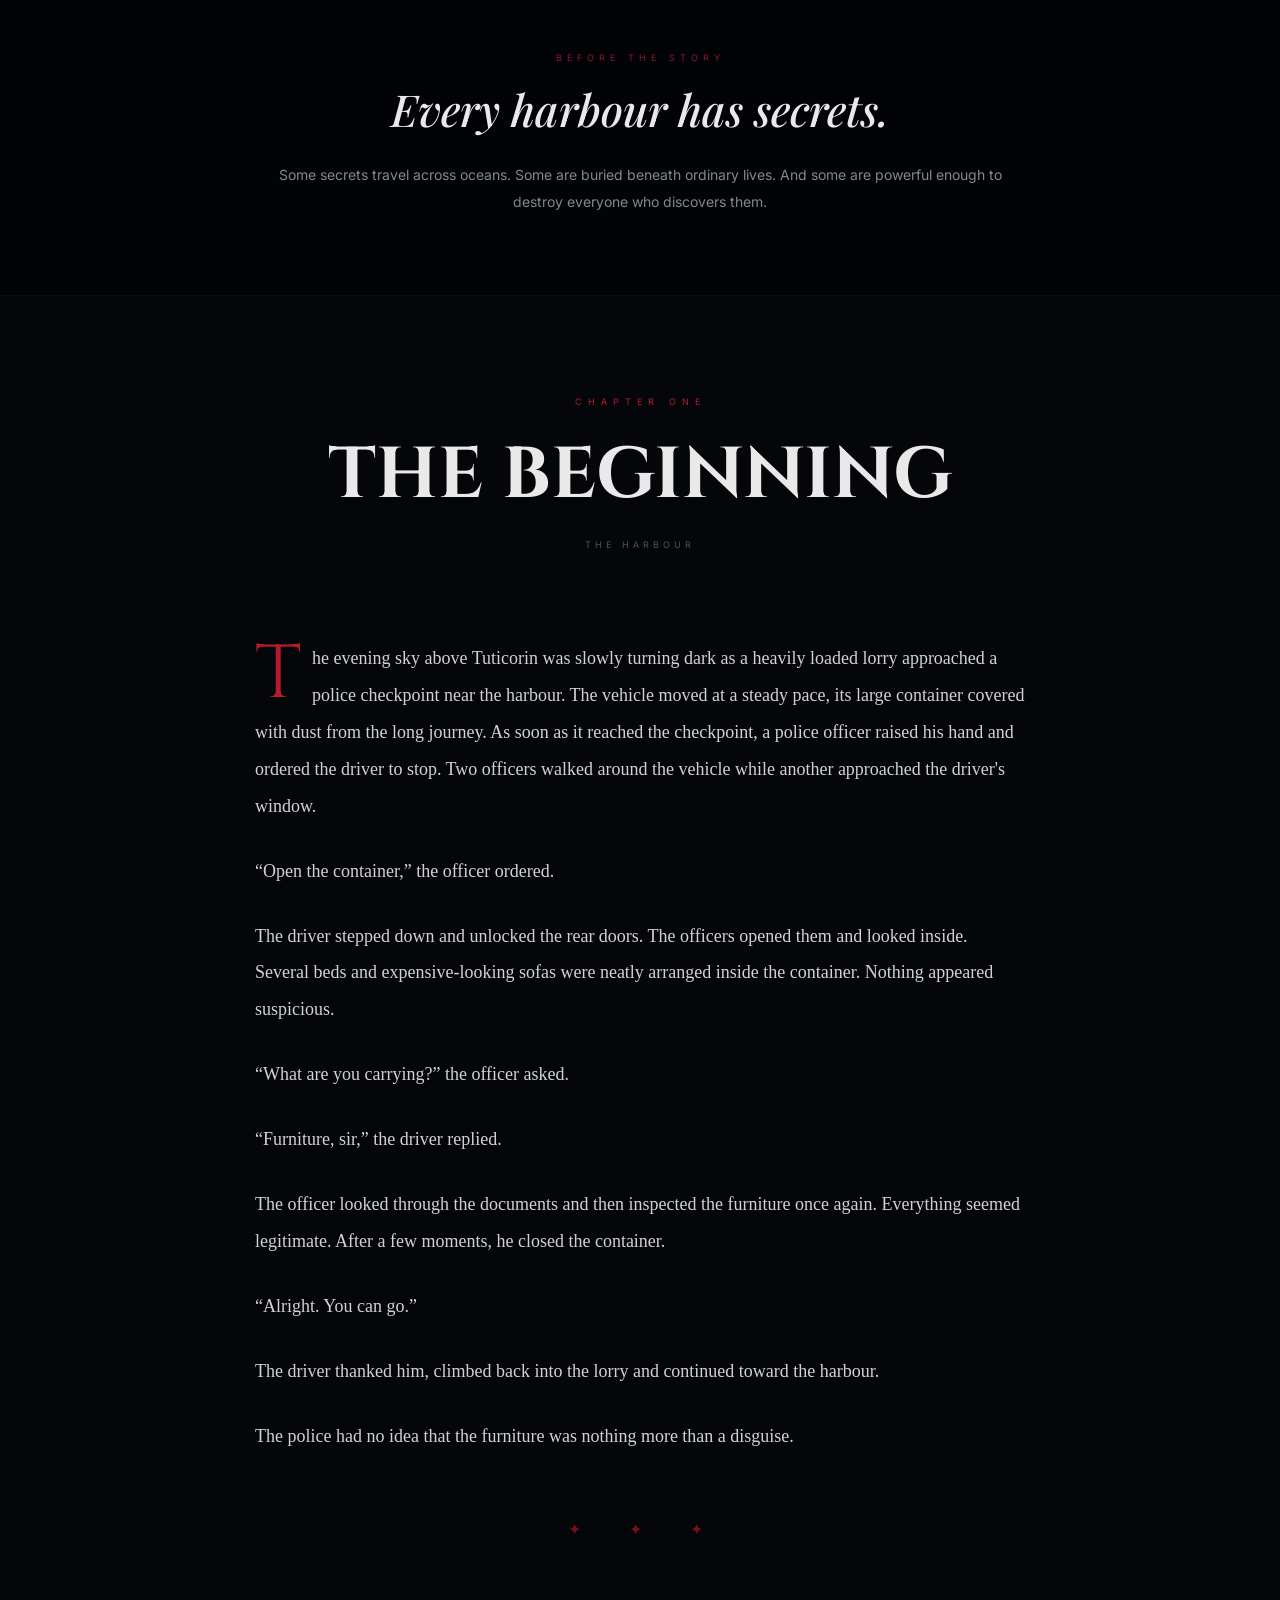
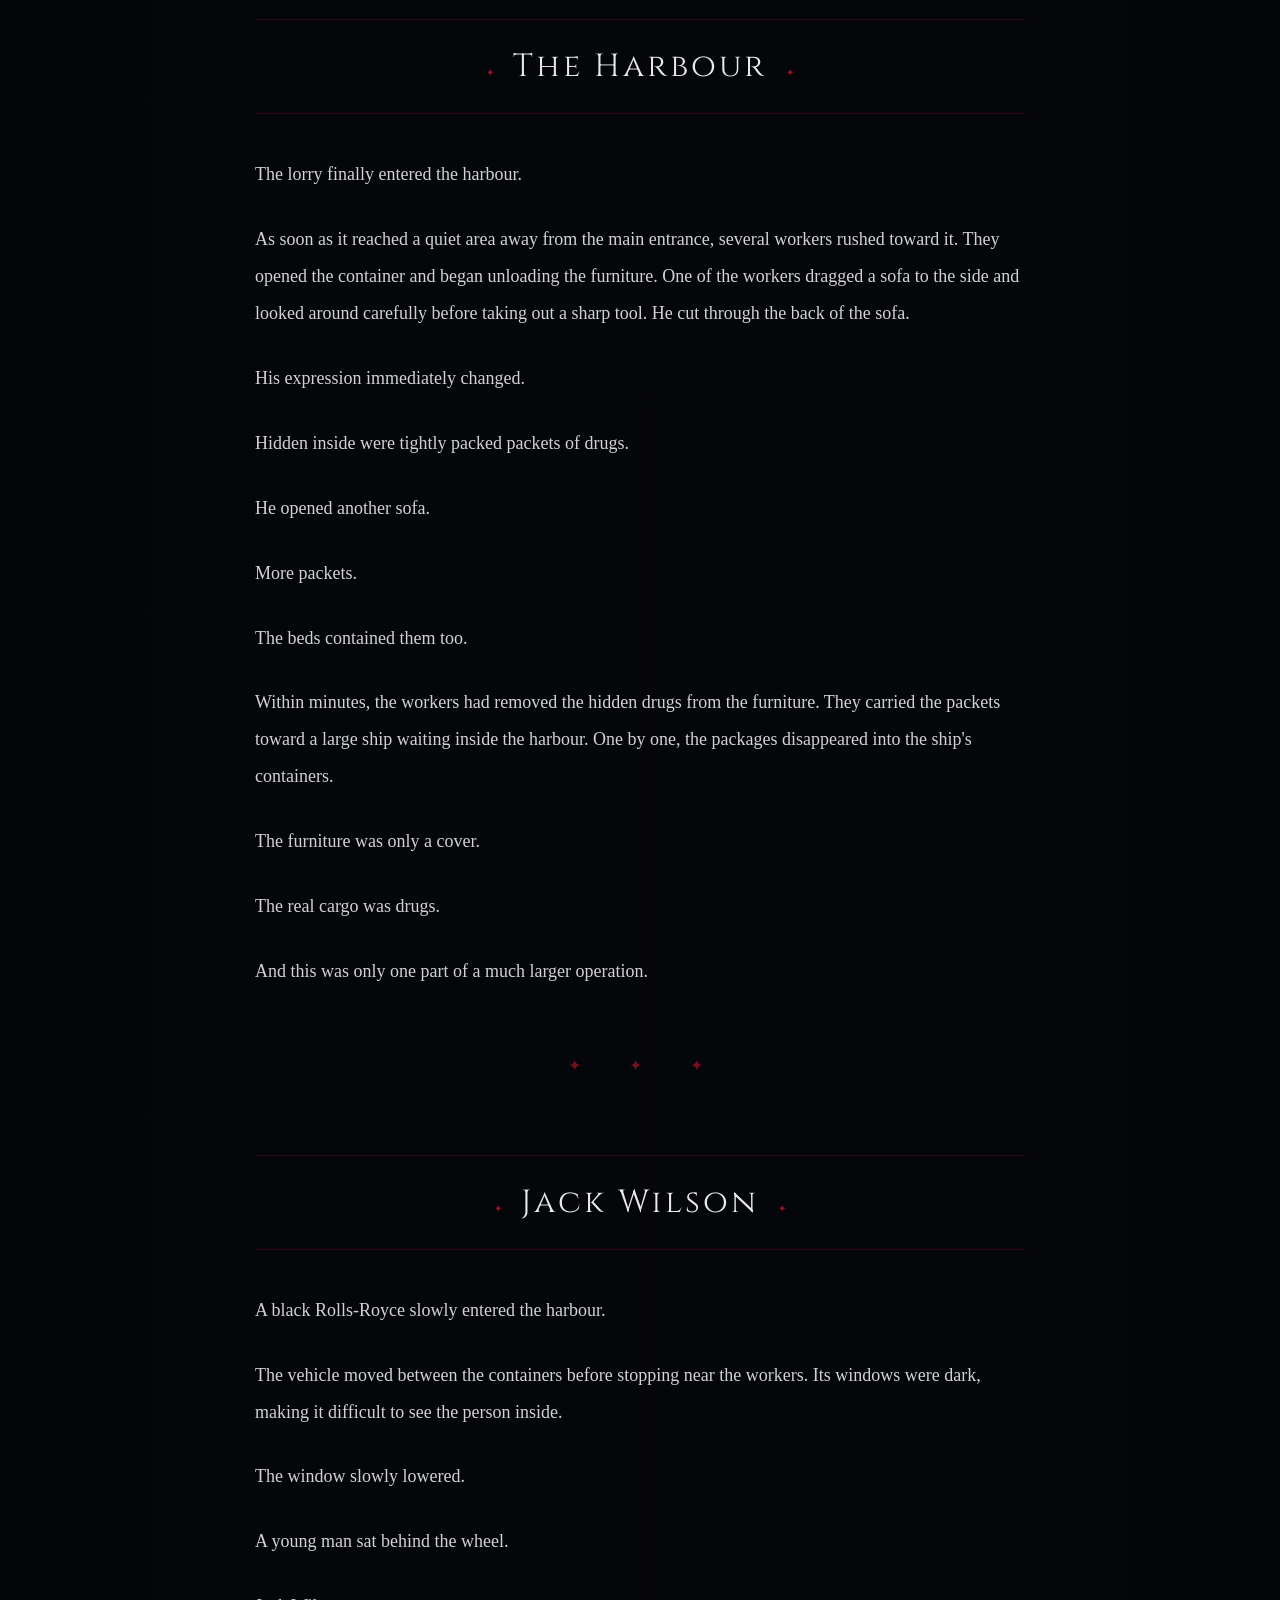
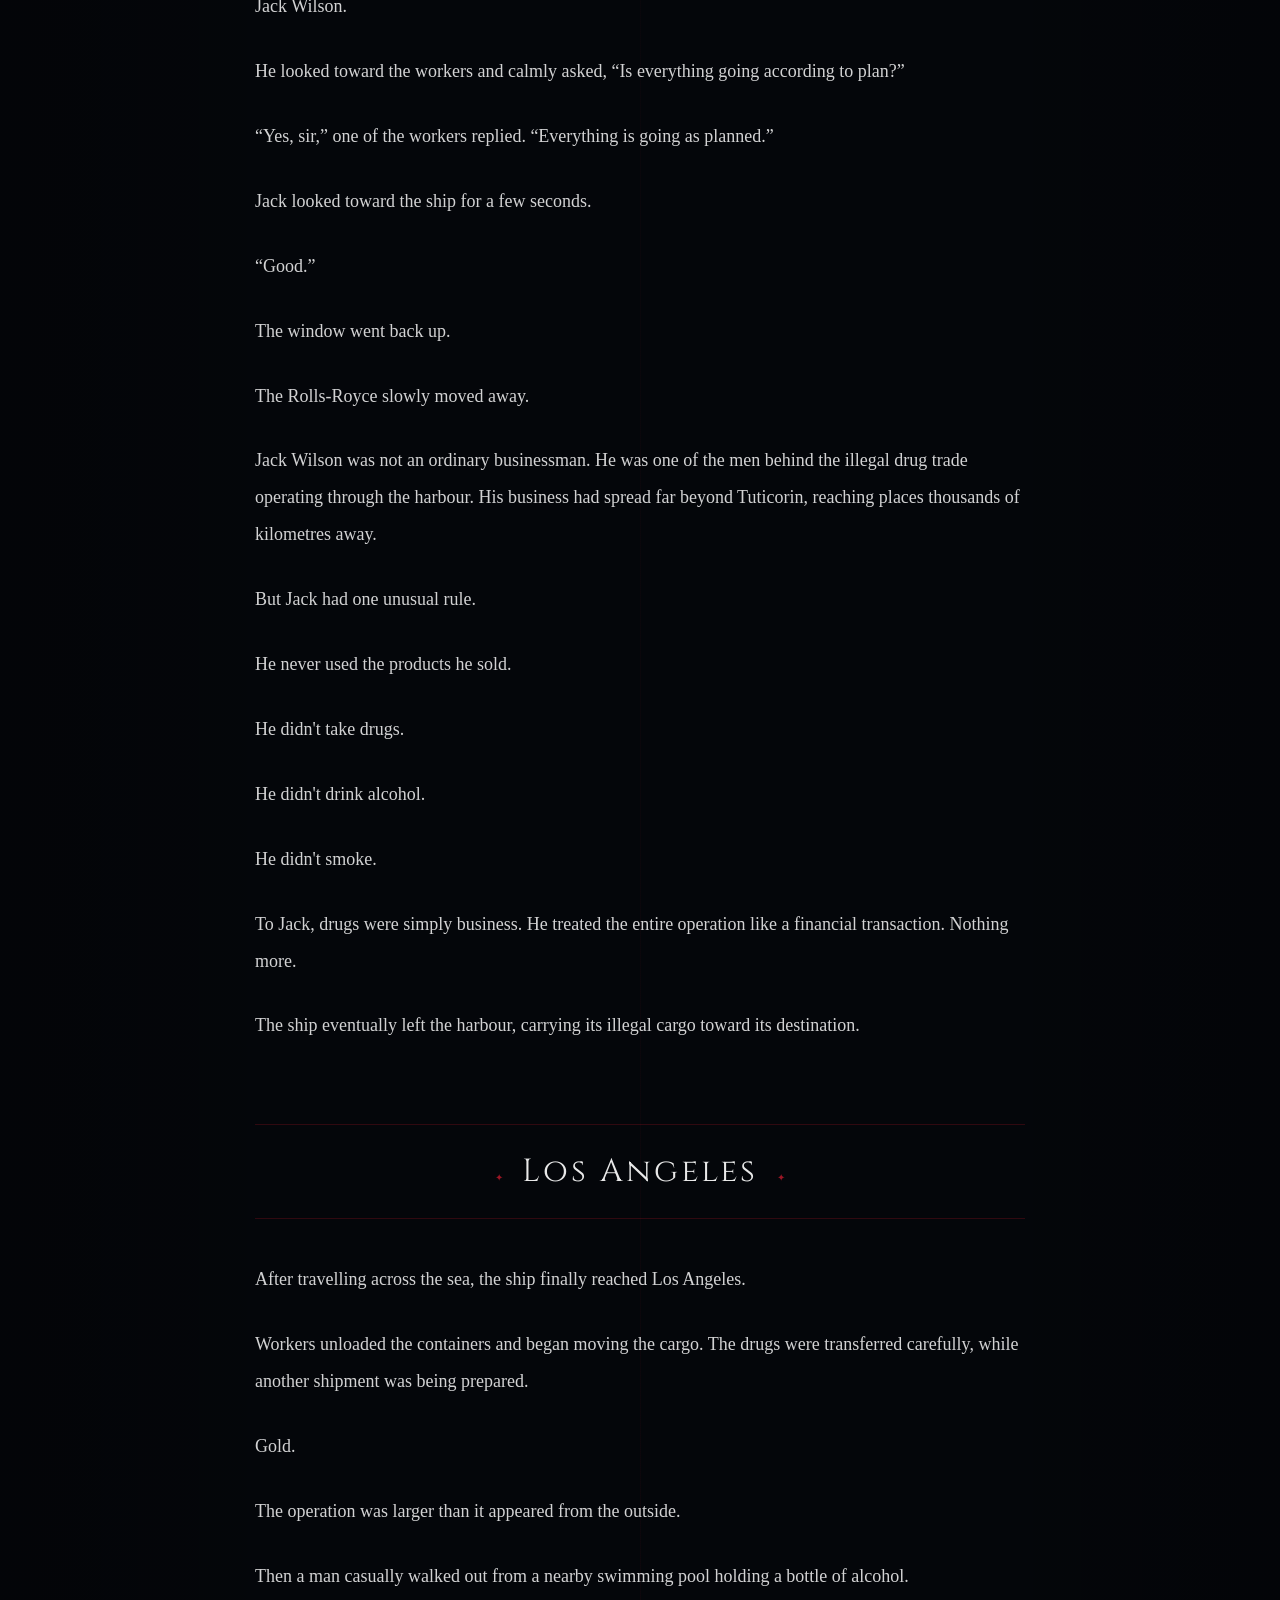
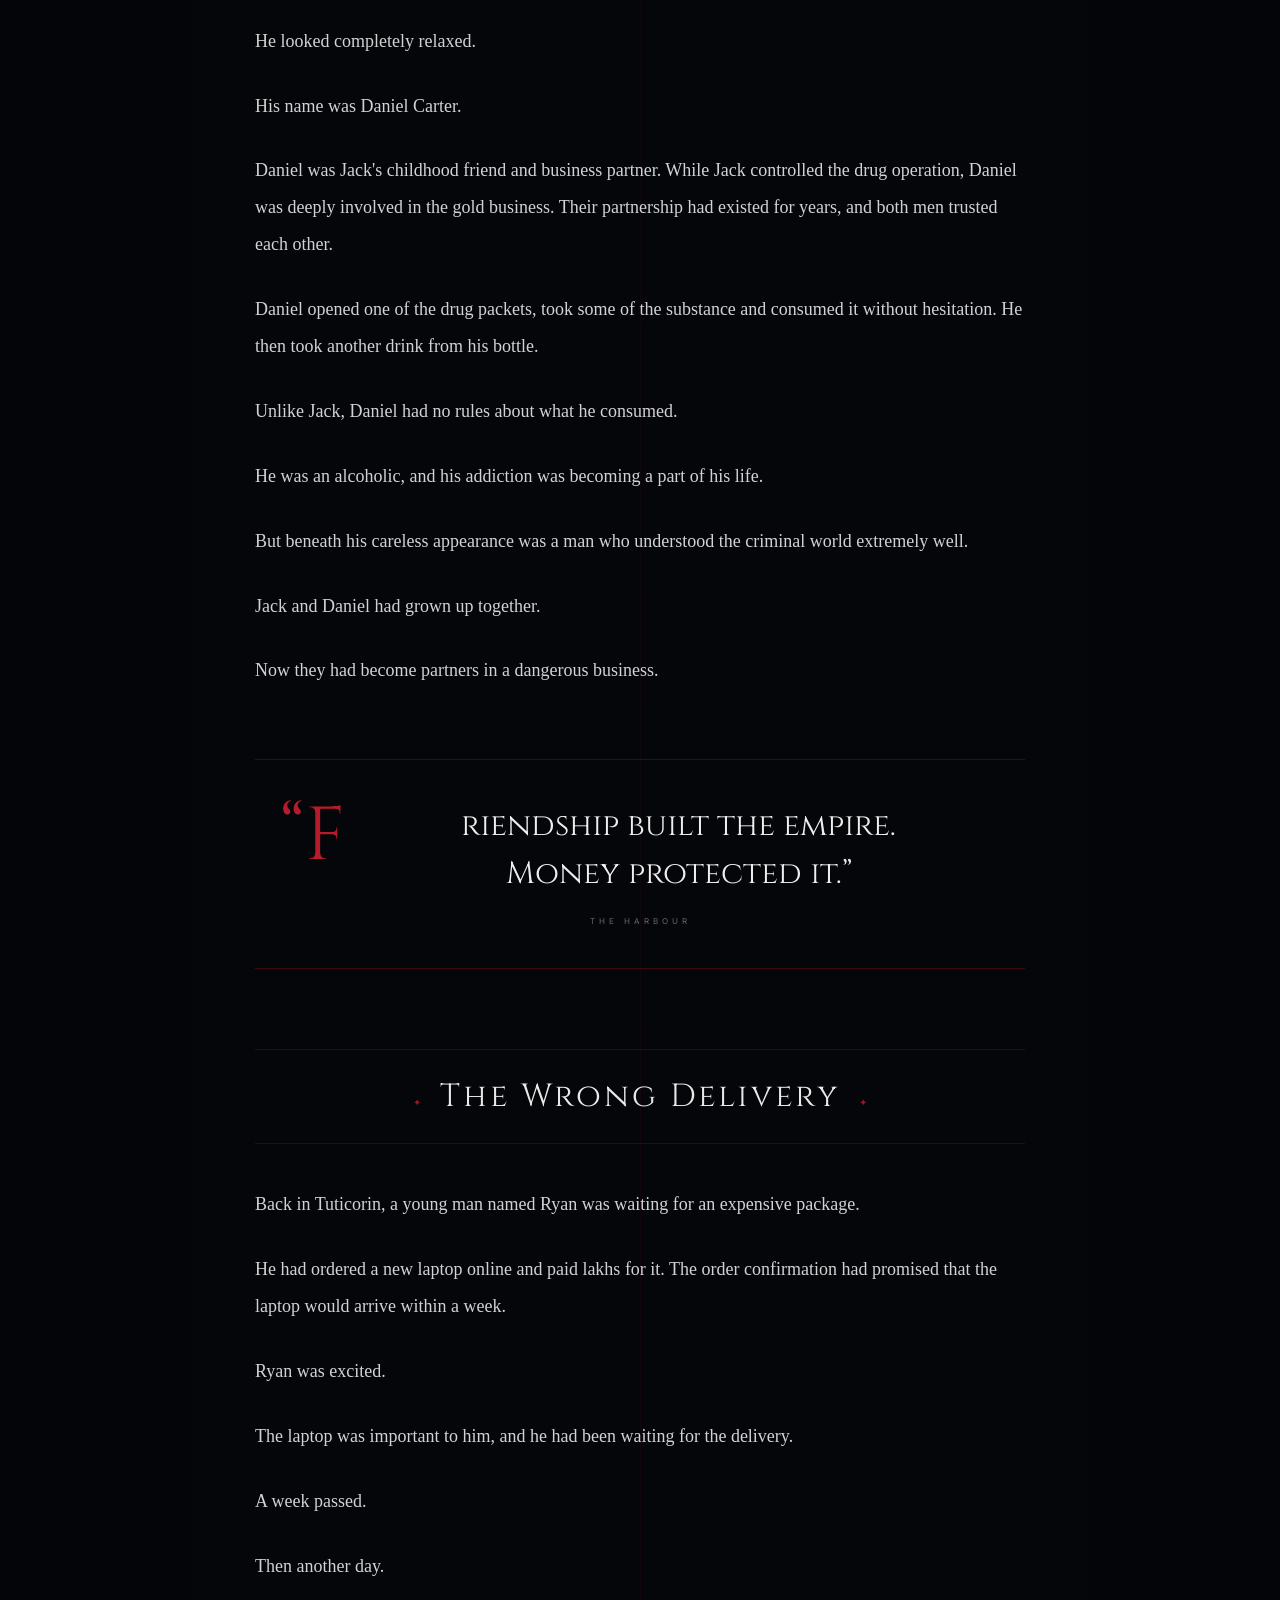
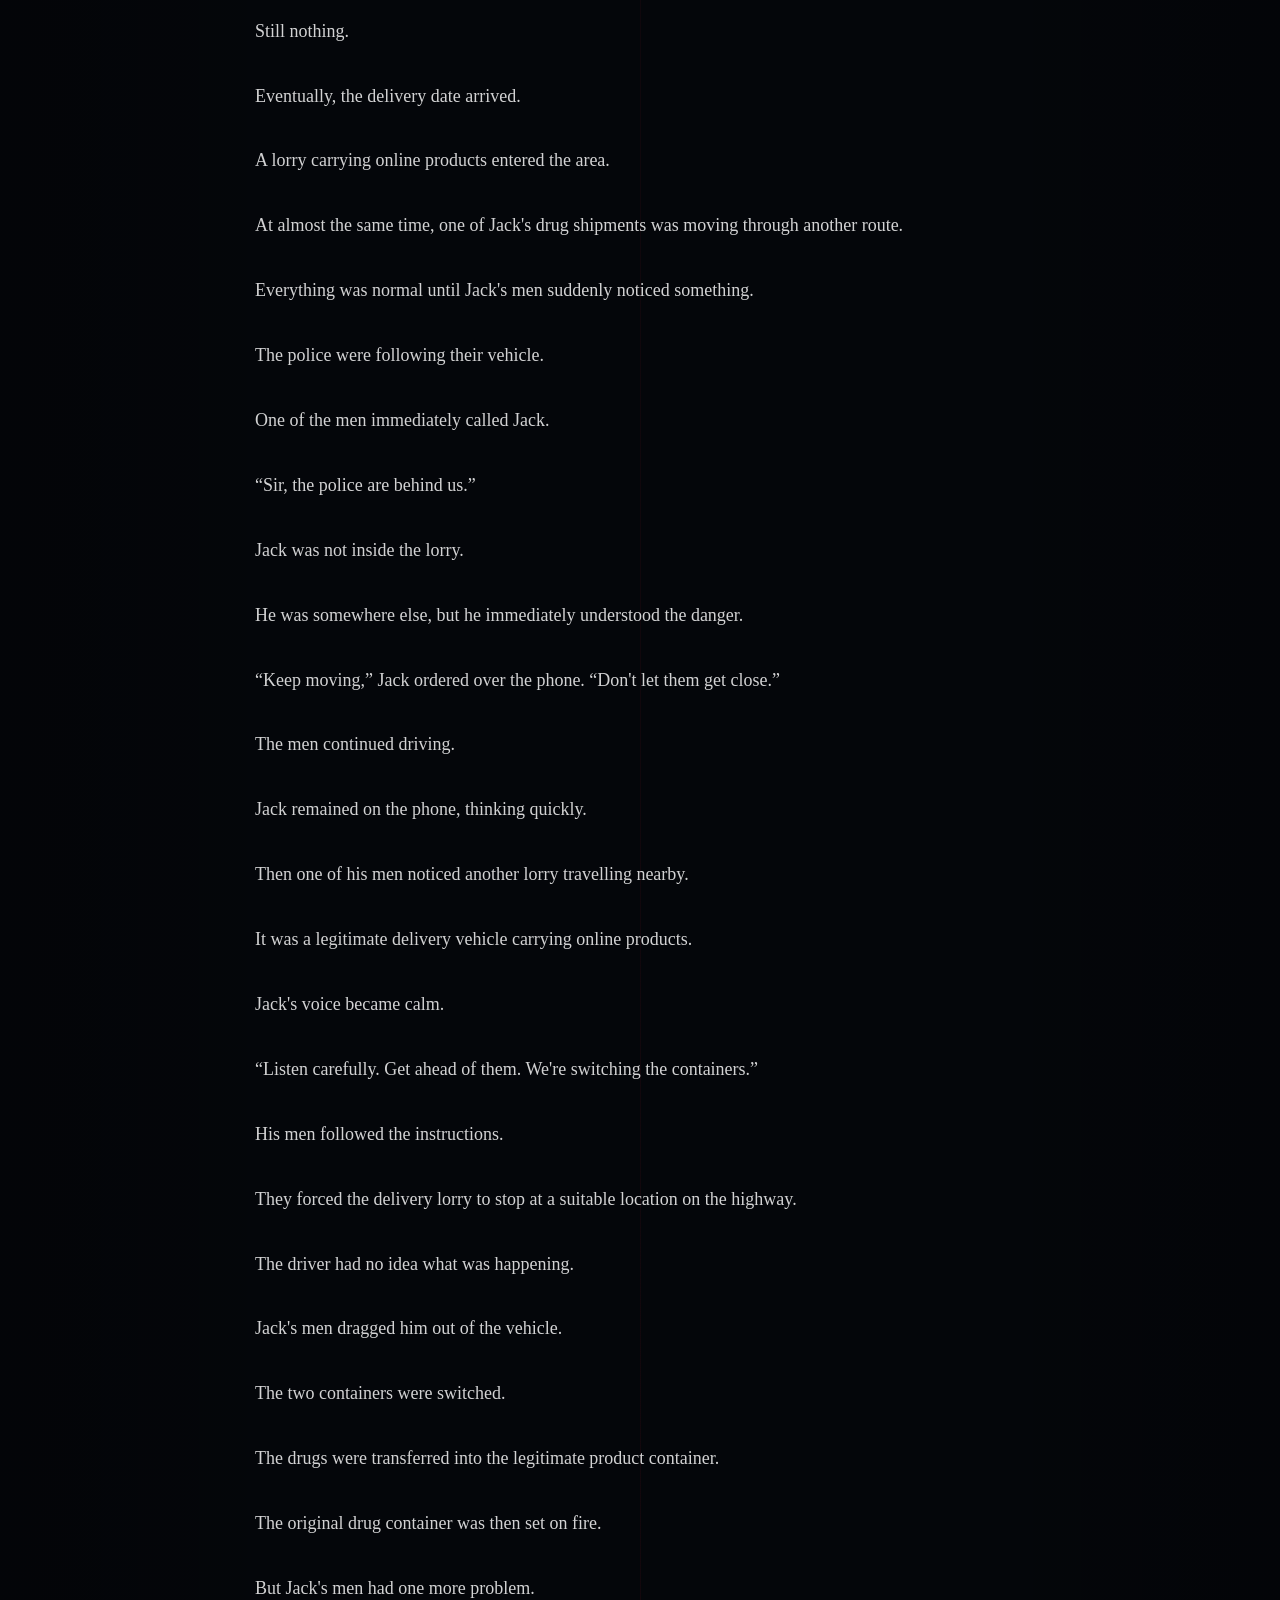
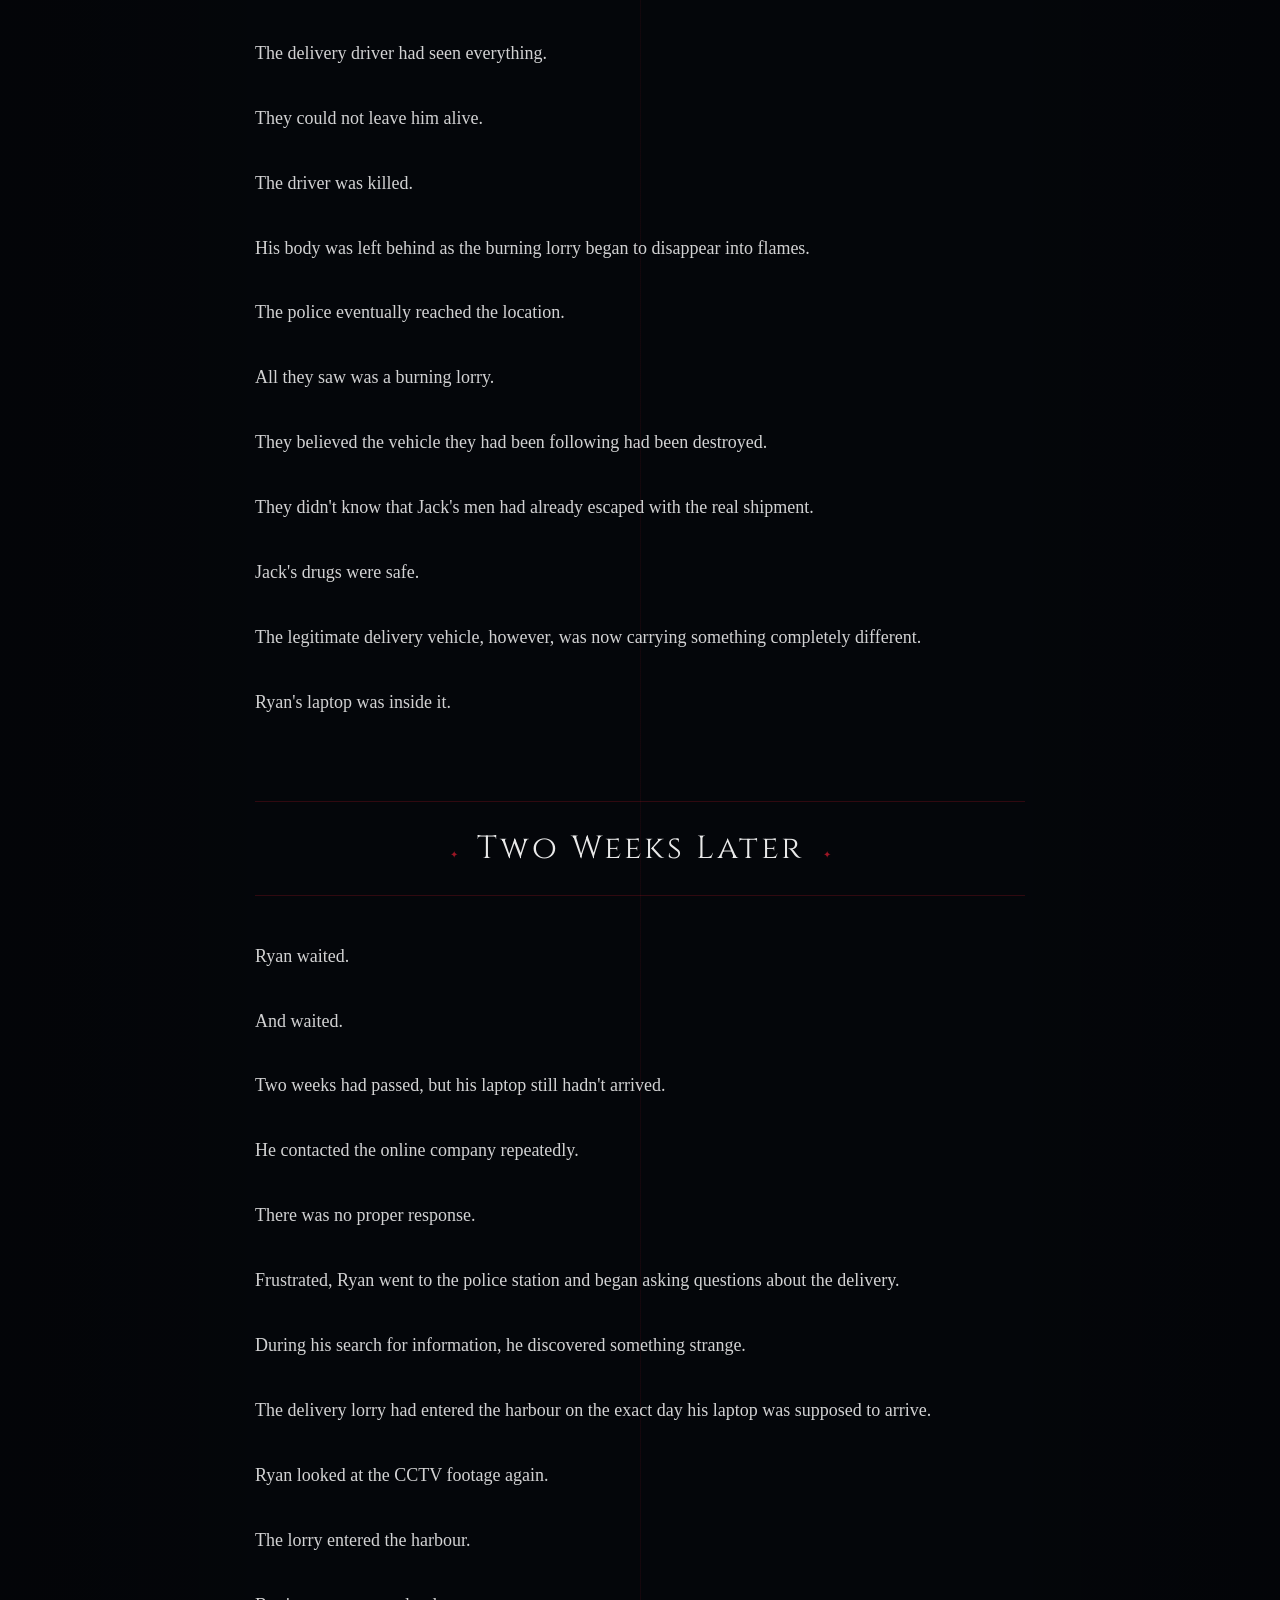
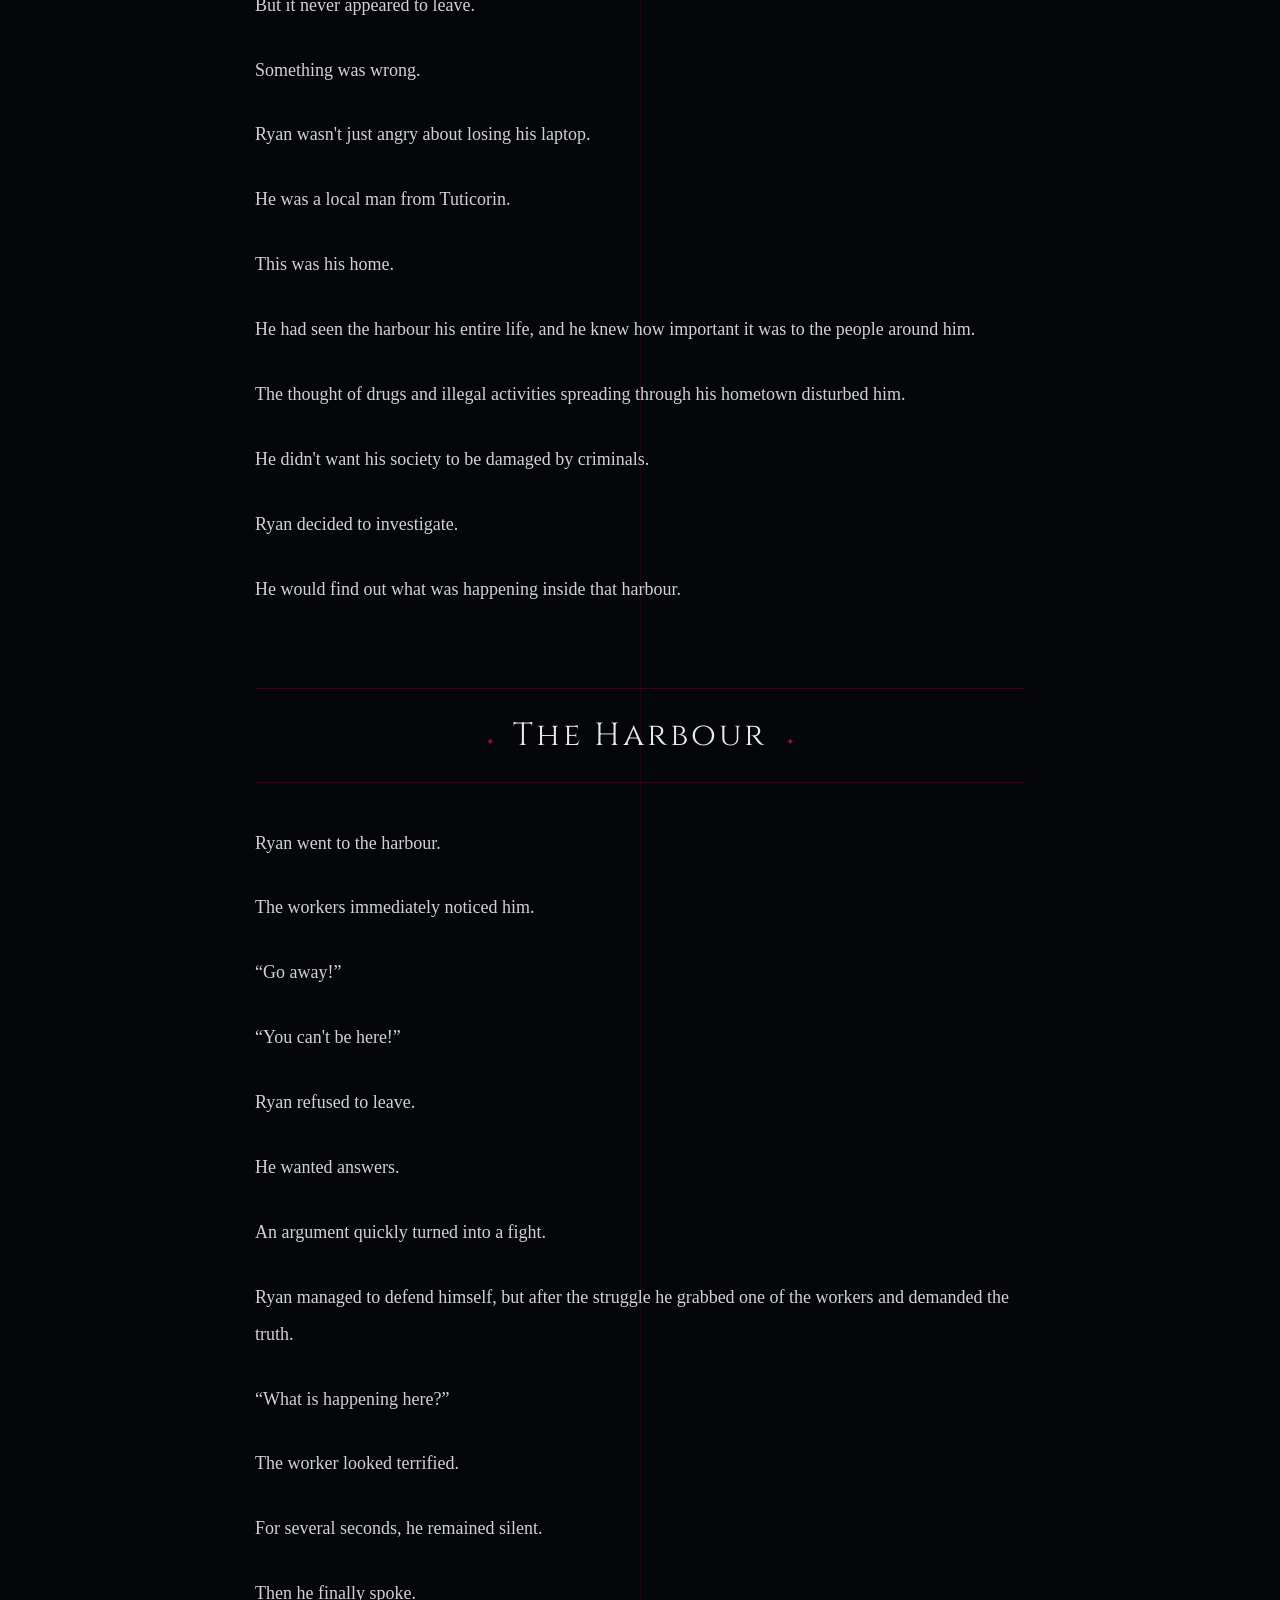
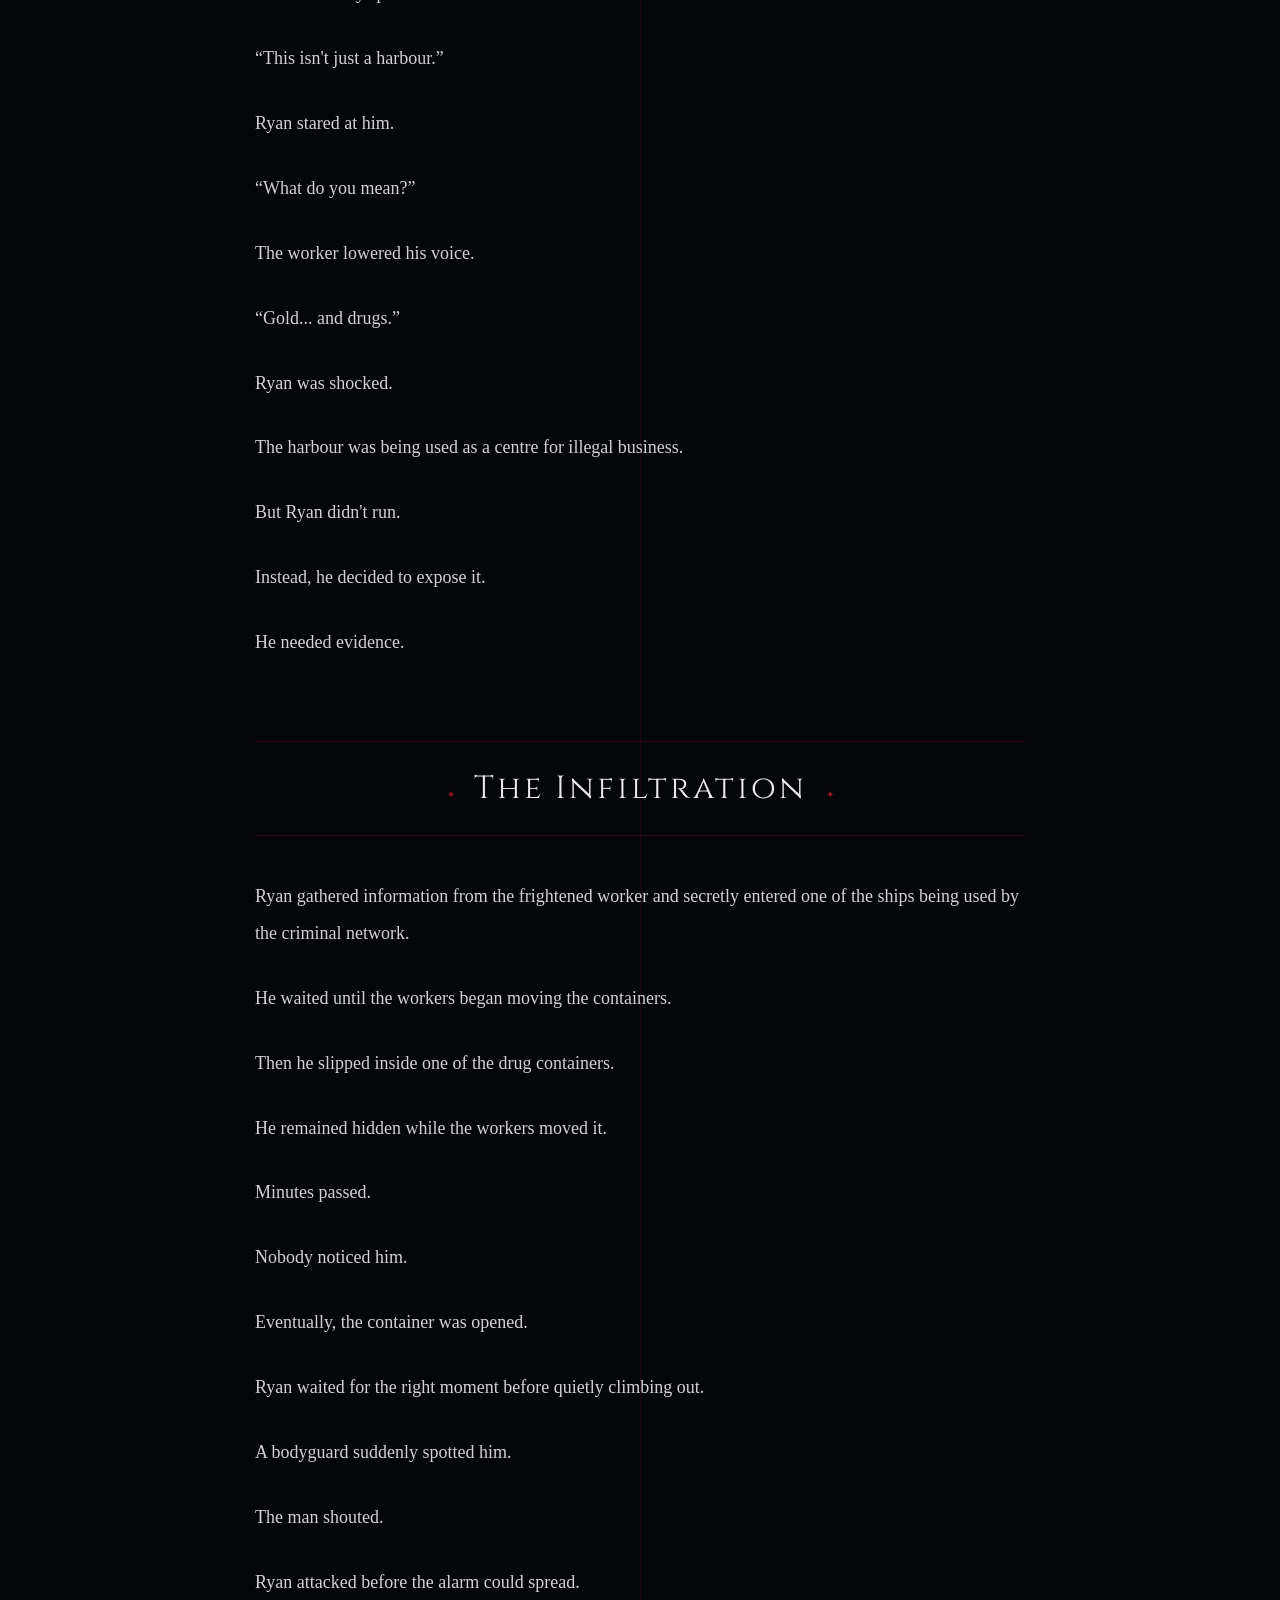
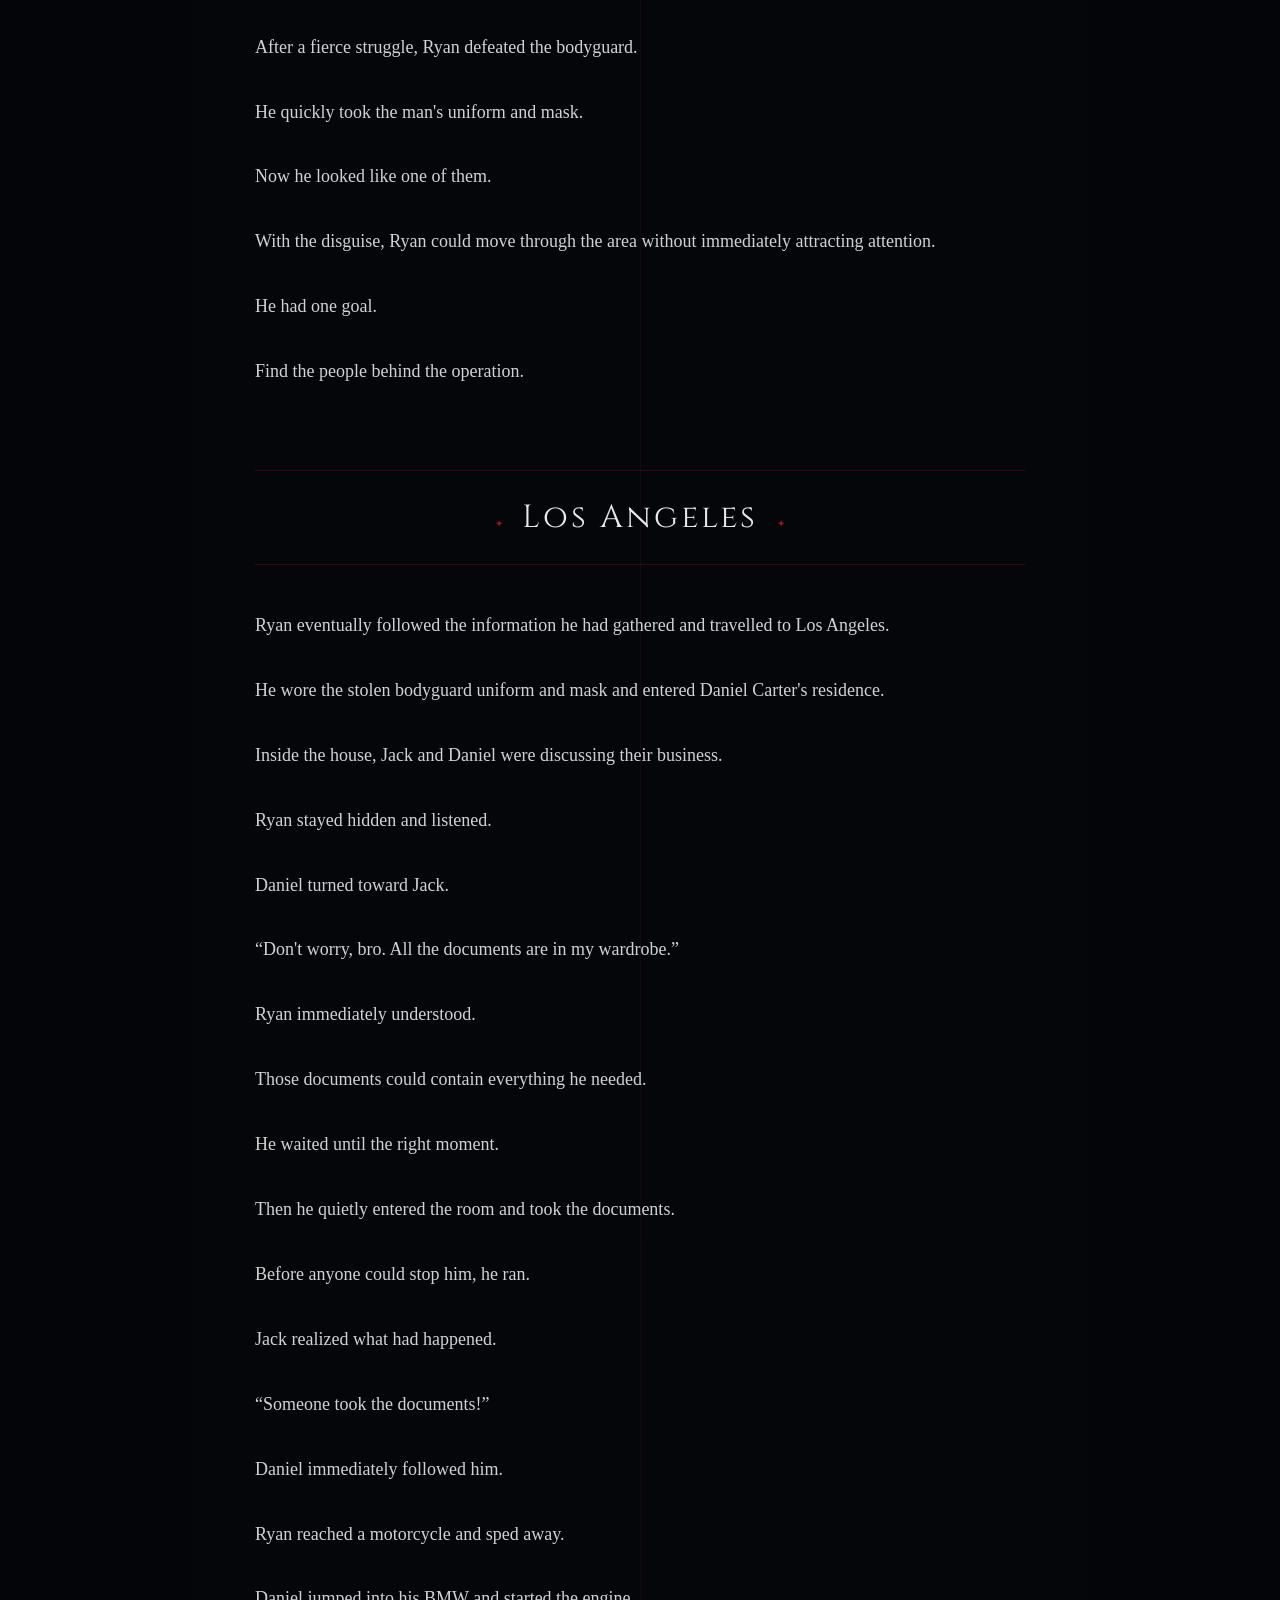
==== commit 7336a143: "Update index.html" ====
--- a/index.html
+++ b/index.html
@@ -3,14 +3,16 @@
 <head>
 <meta charset="UTF-8">
 <meta name="viewport" content="width=device-width, initial-scale=1.0">
-<meta name="theme-color" content="#05070b">
+<meta name="theme-color" content="#030407">
 <meta name="description" content="THE HARBOUR — Chapter One: The Beginning — By Sabarish P">
 
-<title>THE HARBOUR — Chapter One</title>
+<title>THE HARBOUR | Chapter One</title>
+
+<link rel="preconnect" href="https://fonts.googleapis.com">
+<link rel="preconnect" href="https://fonts.gstatic.com" crossorigin>
+<link href="https://fonts.googleapis.com/css2?family=Cinzel:wght@500;600;700;800;900&family=Inter:wght@400;500;600;700&family=Playfair+Display:ital,wght@0,500;0,600;1,500&display=swap" rel="stylesheet">
 
 <style>
-@import url('https://fonts.googleapis.com/css2?family=Cinzel:wght@500;600;700;800&family=Inter:wght@400;500;600;700&display=swap');
-
 *{
     margin:0;
     padding:0;
@@ -22,10 +24,23 @@
 }
 
 body{
-    background:#030508;
-    color:#eee;
+    background:#020306;
+    color:#e9e9e9;
     font-family:Inter,Arial,sans-serif;
     overflow-x:hidden;
+}
+
+/* =========================
+   VARIABLES
+========================= */
+
+:root{
+    --red:#a81425;
+    --bright-red:#e52b3c;
+    --dark-red:#4d0812;
+    --white:#eeeeee;
+    --muted:#85878d;
+    --line:rgba(255,255,255,.09);
 }
 
 /* =========================
@@ -35,13 +50,13 @@
 .loader{
     position:fixed;
     inset:0;
-    background:#020305;
-    z-index:9999;
+    background:#010204;
+    z-index:99999;
     display:flex;
     align-items:center;
     justify-content:center;
     flex-direction:column;
-    transition:opacity 1s ease, visibility 1s ease;
+    transition:1s ease;
 }
 
 .loader.hide{
@@ -51,72 +66,101 @@
 
 .loader-title{
     font-family:Cinzel,serif;
-    font-size:clamp(32px,9vw,75px);
-    letter-spacing:10px;
+    font-size:clamp(30px,9vw,75px);
+    letter-spacing:clamp(4px,2vw,13px);
     text-align:center;
+}
+
+.loader-sub{
+    margin-top:18px;
+    color:#666;
+    font-size:9px;
+    letter-spacing:5px;
 }
 
 .loader-line{
     width:180px;
-    height:2px;
-    background:#8d111b;
+    height:1px;
     margin-top:25px;
-    animation:loadLine 2s ease-in-out infinite;
-}
-
-@keyframes loadLine{
-    0%{transform:scaleX(.1);opacity:.2}
+    background:#a81425;
+    box-shadow:0 0 15px #a81425;
+    animation:loaderLine 1.7s infinite;
+}
+
+@keyframes loaderLine{
+    0%{transform:scaleX(.05);opacity:.2}
     50%{transform:scaleX(1);opacity:1}
-    100%{transform:scaleX(.1);opacity:.2}
+    100%{transform:scaleX(.05);opacity:.2}
 }
 
 /* =========================
-   READING PROGRESS
+   PROGRESS
 ========================= */
 
 .progress{
     position:fixed;
     top:0;
     left:0;
-    width:0%;
+    width:0;
     height:3px;
-    background:linear-gradient(90deg,#6d0712,#ff3948,#8e0b18);
-    z-index:1000;
-    box-shadow:0 0 12px #ff2335;
+    background:linear-gradient(90deg,#530611,#d51d31,#ff4a58);
+    box-shadow:0 0 15px rgba(229,43,60,.7);
+    z-index:10000;
 }
 
 /* =========================
    NAVBAR
 ========================= */
 
-nav{
+.nav{
     position:fixed;
     top:0;
     left:0;
     width:100%;
-    padding:20px 5%;
+    height:72px;
+    padding:0 5%;
     display:flex;
     justify-content:space-between;
     align-items:center;
-    z-index:500;
-    background:linear-gradient(to bottom,rgba(0,0,0,.85),transparent);
-}
-
-.logo{
+    z-index:5000;
+    background:linear-gradient(
+        to bottom,
+        rgba(0,0,0,.88),
+        rgba(0,0,0,0)
+    );
+    pointer-events:none;
+}
+
+.nav-logo{
     font-family:Cinzel,serif;
-    font-weight:700;
-    letter-spacing:3px;
-    font-size:17px;
+    font-size:14px;
+    letter-spacing:4px;
+    pointer-events:auto;
+}
+
+.nav-right{
+    display:flex;
+    align-items:center;
+    gap:10px;
 }
 
 .nav-btn{
-    border:1px solid rgba(255,255,255,.2);
+    pointer-events:auto;
+    border:1px solid rgba(255,255,255,.16);
     background:rgba(0,0,0,.35);
-    color:white;
-    padding:9px 16px;
+    color:#ddd;
+    padding:9px 14px;
     border-radius:30px;
+    font-size:9px;
+    letter-spacing:2px;
     cursor:pointer;
-    backdrop-filter:blur(10px);
+    backdrop-filter:blur(12px);
+    transition:.3s;
+}
+
+.nav-btn:hover{
+    border-color:#9c1727;
+    color:#fff;
 }
 
 /* =========================
@@ -124,480 +168,656 @@
 ========================= */
 
 .hero{
-    min-height:100vh;
-    position:relative;
-    display:flex;
-    align-items:center;
-    justify-content:center;
-    text-align:center;
-    overflow:hidden;
-    background:
-        radial-gradient(circle at 50% 60%,rgba(91,10,19,.28),transparent 35%),
-        linear-gradient(to bottom,#02050a 0%,#07111a 60%,#020305 100%);
-}
-
-/* Moon */
-
-.moon{
-    position:absolute;
-    width:180px;
-    height:180px;
-    border-radius:50%;
-    background:radial-gradient(circle,#d9d9d9,#888 60%,#333);
-    top:16%;
-    right:12%;
-    opacity:.18;
-    filter:blur(1px);
-    box-shadow:0 0 70px rgba(220,220,220,.2);
-}
-
-/* Ocean */
-
-.ocean{
-    position:absolute;
-    bottom:0;
-    width:100%;
-    height:37%;
-    background:
-        repeating-linear-gradient(
-            170deg,
-            rgba(255,255,255,.03) 0px,
-            rgba(255,255,255,.03) 2px,
-            transparent 2px,
-            transparent 18px
-        ),
-        linear-gradient(to bottom,#07141e,#010305);
-    animation:oceanMove 8s linear infinite;
-}
-
-@keyframes oceanMove{
-    from{background-position:0 0}
-    to{background-position:300px 0}
-}
-
-/* Ship silhouette */
-
-.ship{
-    position:absolute;
-    bottom:22%;
-    left:50%;
-    transform:translateX(-50%);
-    width:390px;
-    height:75px;
-    background:#010203;
-    clip-path:polygon(0 55%,8% 55%,14% 35%,70% 35%,78% 0,100% 0,95% 55%,100% 65%,84% 75%,20% 75%);
-    opacity:.9;
-    filter:drop-shadow(0 0 20px rgba(0,0,0,.9));
-}
-
-.ship::after{
-    content:"";
-    position:absolute;
-    width:100%;
-    height:3px;
-    bottom:10px;
-    left:0;
-    background:#57101a;
-    box-shadow:0 0 15px #7b111c;
-}
-
-/* Fog */
-
-.fog{
-    position:absolute;
-    inset:auto -20% 17%;
-    height:180px;
-    background:linear-gradient(
-        90deg,
-        transparent,
-        rgba(190,200,210,.08),
-        transparent
-    );
-    filter:blur(25px);
-    animation:fogMove 12s ease-in-out infinite alternate;
-}
-
-@keyframes fogMove{
-    from{transform:translateX(-15%)}
-    to{transform:translateX(15%)}
-}
-
-/* Particles */
-
-.particles{
-    position:absolute;
-    inset:0;
-    pointer-events:none;
-}
-
-.particle{
-    position:absolute;
-    width:2px;
-    height:2px;
-    background:#fff;
-    border-radius:50%;
-    opacity:.5;
-    animation:float 7s infinite ease-in-out;
-}
-
-@keyframes float{
-    0%,100%{transform:translateY(0);opacity:.1}
-    50%{transform:translateY(-80px);opacity:.8}
-}
-
-/* Hero text */
-
-.hero-content{
-    position:relative;
-    z-index:5;
-    padding:20px;
-    animation:heroIn 1.8s ease forwards;
-}
-
-@keyframes heroIn{
-    from{
-        opacity:0;
-        transform:translateY(35px);
-    }
-    to{
-        opacity:1;
-        transform:translateY(0);
-    }
-}
-
-.eyebrow{
-    font-size:12px;
-    letter-spacing:7px;
-    color:#aaa;
-    margin-bottom:25px;
-}
-
-.hero h1{
-    font-family:Cinzel,serif;
-    font-size:clamp(48px,13vw,125px);
-    line-height:.9;
-    letter-spacing:clamp(3px,1vw,13px);
-    text-shadow:
-        0 0 25px rgba(255,255,255,.08),
-        5px 5px 0 rgba(80,0,10,.35);
-}
-
-.hero h1 span{
-    display:block;
-    color:#eee;
-}
-
-.subtitle{
-    margin-top:28px;
-    font-family:Cinzel,serif;
-    letter-spacing:4px;
-    font-size:14px;
-    color:#aaa;
-}
-
-.author{
-    margin-top:18px;
-    color:#fff;
-    letter-spacing:4px;
-    font-size:13px;
-}
-
-.begin{
-    display:inline-flex;
-    margin-top:42px;
-    padding:15px 30px;
-    color:#fff;
-    text-decoration:none;
-    border:1px solid rgba(255,255,255,.3);
-    background:rgba(255,255,255,.04);
-    backdrop-filter:blur(12px);
-    transition:.35s;
-    letter-spacing:3px;
-    font-size:12px;
-}
-
-.begin:hover{
-    background:#78101b;
-    border-color:#a91b28;
-    box-shadow:0 0 30px rgba(160,20,35,.35);
-    transform:translateY(-3px);
-}
-
-/* =========================
-   SECTION COMMON
-========================= */
-
-section{
-    position:relative;
-}
-
-.container{
-    width:min(1100px,90%);
-    margin:auto;
-}
-
-.section-title{
-    font-family:Cinzel,serif;
-    font-size:clamp(27px,5vw,48px);
-    margin-bottom:15px;
-}
-
-.section-label{
-    color:#a8a8a8;
-    letter-spacing:4px;
-    font-size:11px;
-    text-transform:uppercase;
-}
-
-/* =========================
-   CONTENTS
-========================= */
-
-.contents{
-    padding:120px 0;
-    background:
-        radial-gradient(circle at 20% 20%,rgba(100,10,20,.13),transparent 30%),
-        #05070b;
-}
-
-.chapter-grid{
-    margin-top:50px;
-    display:grid;
-    grid-template-columns:repeat(3,1fr);
-    gap:20px;
-}
-
-.chapter{
-    min-height:230px;
-    padding:30px;
-    border:1px solid rgba(255,255,255,.1);
-    background:linear-gradient(145deg,rgba(255,255,255,.05),rgba(255,255,255,.015));
+    min-height:100svh;
     position:relative;
     overflow:hidden;
-    transition:.4s;
-}
-
-.chapter:hover{
-    transform:translateY(-7px);
-    border-color:rgba(180,20,35,.6);
-    box-shadow:0 15px 50px rgba(0,0,0,.4);
-}
-
-.chapter-number{
-    color:#777;
-    font-family:Cinzel,serif;
-    font-size:13px;
-    letter-spacing:3px;
-}
-
-.chapter h3{
-    margin-top:25px;
-    font-family:Cinzel,serif;
-    font-size:23px;
-}
-
-.chapter-status{
-    display:inline-block;
-    margin-top:35px;
-    padding:7px 11px;
-    font-size:9px;
-    letter-spacing:2px;
-    border:1px solid rgba(255,255,255,.18);
-}
-
-.available{
-    color:#ff5360;
-    border-color:#71121c;
-}
-
-.locked{
-    color:#777;
-}
-
-/* =========================
-   STORY INTRO
-========================= */
-
-.intro{
-    padding:100px 0 60px;
-    background:#030508;
-}
-
-.intro-box{
-    max-width:750px;
-    margin:auto;
-    text-align:center;
-}
-
-.intro-box p{
-    color:#aaa;
-    line-height:1.9;
-    margin-top:20px;
-}
-
-/* =========================
-   CHAPTER
-========================= */
-
-.story{
-    padding:70px 0 130px;
-    background:
-        linear-gradient(rgba(3,5,8,.92),rgba(3,5,8,.96)),
-        radial-gradient(circle at center,#171b22,transparent 70%);
-}
-
-.chapter-header{
-    text-align:center;
-    margin-bottom:90px;
-}
-
-.chapter-header .chapter-label{
-    color:#b52a36;
-    letter-spacing:5px;
-    font-size:11px;
-}
-
-.chapter-header h2{
-    margin-top:20px;
-    font-family:Cinzel,serif;
-    font-size:clamp(35px,7vw,65px);
-}
-
-.chapter-header p{
-    margin-top:15px;
-    color:#777;
-    letter-spacing:3px;
-    font-size:12px;
-}
-
-/* Story text */
-
-.story-text{
-    max-width:760px;
-    margin:auto;
-}
-
-.story-text p{
-    font-family:Georgia,'Times New Roman',serif;
-    font-size:19px;
-    line-height:2;
-    color:#d5d5d5;
-    margin-bottom:28px;
-}
-
-.story-text p:first-child::first-letter{
-    float:left;
-    font-size:70px;
-    line-height:.75;
-    padding-right:10px;
-    color:#a81725;
-    font-family:Cinzel,serif;
-}
-
-.scene-break{
-    text-align:center;
-    margin:65px 0;
-    color:#6e1019;
-    letter-spacing:10px;
-}
-
-/* =========================
-   CINEMATIC QUOTES
-========================= */
-
-.quote{
-    margin:70px auto;
-    padding:45px 25px;
-    max-width:760px;
-    text-align:center;
-    border-top:1px solid rgba(160,20,35,.4);
-    border-bottom:1px solid rgba(160,20,35,.4);
-}
-
-.quote p{
-    font-family:Cinzel,serif;
-    font-size:clamp(21px,4vw,32px);
-    line-height:1.5;
-    color:#eee;
-}
-
-.quote span{
-    display:block;
-    margin-top:15px;
-    color:#777;
-    font-size:11px;
-    letter-spacing:3px;
-}
-
-/* =========================
-   ENDING
-========================= */
-
-.ending{
-    min-height:90vh;
     display:flex;
     align-items:center;
     justify-content:center;
     text-align:center;
     background:
-        radial-gradient(circle at center,rgba(95,5,15,.18),transparent 45%),
-        #020304;
-    overflow:hidden;
-}
-
-.ending::before{
+        radial-gradient(
+            circle at 50% 45%,
+            rgba(100,12,22,.20),
+            transparent 28%
+        ),
+        linear-gradient(
+            180deg,
+            #010307 0%,
+            #050c13 55%,
+            #020305 100%
+        );
+}
+
+/* Stars */
+
+.stars{
+    position:absolute;
+    inset:0;
+    background-image:
+        radial-gradient(circle,rgba(255,255,255,.55) 1px,transparent 1.5px),
+        radial-gradient(circle,rgba(255,255,255,.25) 1px,transparent 1.5px);
+    background-size:110px 110px,170px 170px;
+    background-position:20px 10px,70px 80px;
+    opacity:.25;
+}
+
+/* Moon */
+
+.moon{
+    position:absolute;
+    width:190px;
+    height:190px;
+    right:9%;
+    top:14%;
+    border-radius:50%;
+    background:
+        radial-gradient(
+            circle at 35% 30%,
+            #d9d9d9,
+            #858585 58%,
+            #353535
+        );
+    opacity:.13;
+    box-shadow:0 0 100px rgba(220,220,220,.18);
+}
+
+/* Ocean */
+
+.ocean{
+    position:absolute;
+    left:-5%;
+    bottom:-3%;
+    width:110%;
+    height:42%;
+    background:
+        repeating-linear-gradient(
+            168deg,
+            transparent 0 12px,
+            rgba(255,255,255,.045) 13px,
+            transparent 15px 25px
+        ),
+        linear-gradient(
+            to bottom,
+            rgba(5,25,36,.4),
+            #010204
+        );
+    transform:skewY(-1deg);
+    animation:ocean 12s linear infinite;
+}
+
+@keyframes ocean{
+    from{
+        background-position:0 0;
+    }
+    to{
+        background-position:500px 0;
+    }
+}
+
+/* Ship */
+
+.ship{
+    position:absolute;
+    bottom:25%;
+    left:50%;
+    transform:translateX(-50%);
+    width:min(500px,75vw);
+    height:100px;
+    background:#010203;
+    clip-path:polygon(
+        0 53%,
+        8% 53%,
+        13% 35%,
+        67% 35%,
+        73% 7%,
+        91% 7%,
+        100% 55%,
+        93% 68%,
+        22% 75%
+    );
+    filter:drop-shadow(0 0 20px #000);
+}
+
+.ship-light{
+    position:absolute;
+    width:3px;
+    height:3px;
+    border-radius:50%;
+    background:#d92b3a;
+    box-shadow:0 0 10px #d92b3a;
+    bottom:31%;
+    left:calc(50% + 30px);
+    animation:blink 2s infinite;
+}
+
+@keyframes blink{
+    0%,45%,100%{opacity:.2}
+    50%,70%{opacity:1}
+}
+
+/* Fog */
+
+.fog{
+    position:absolute;
+    width:150%;
+    height:220px;
+    left:-25%;
+    bottom:18%;
+    background:
+        linear-gradient(
+            90deg,
+            transparent,
+            rgba(220,225,230,.09),
+            transparent
+        );
+    filter:blur(28px);
+    animation:fog 13s ease-in-out infinite alternate;
+}
+
+@keyframes fog{
+    from{transform:translateX(-10%)}
+    to{transform:translateX(10%)}
+}
+
+/* Hero vignette */
+
+.hero:after{
     content:"";
     position:absolute;
+    inset:0;
+    pointer-events:none;
+    background:
+        radial-gradient(
+            ellipse at center,
+            transparent 35%,
+            rgba(0,0,0,.78) 100%
+        );
+}
+
+/* Hero content */
+
+.hero-content{
+    position:relative;
+    z-index:10;
+    width:min(1000px,92%);
+    padding:40px 15px;
+    animation:heroEnter 1.8s ease;
+}
+
+@keyframes heroEnter{
+    from{
+        opacity:0;
+        transform:translateY(35px) scale(.97);
+    }
+    to{
+        opacity:1;
+        transform:translateY(0) scale(1);
+    }
+}
+
+.hero-tag{
+    color:#888;
+    font-size:10px;
+    letter-spacing:7px;
+    margin-bottom:28px;
+}
+
+.hero h1{
+    font-family:Cinzel,serif;
+    font-weight:800;
+    font-size:clamp(50px,13vw,135px);
+    line-height:.84;
+    letter-spacing:clamp(2px,1vw,12px);
+    text-shadow:
+        0 0 25px rgba(255,255,255,.06),
+        5px 5px 0 rgba(80,0,10,.25);
+}
+
+.hero h1 .top{
+    display:block;
+    font-size:.48em;
+    letter-spacing:8px;
+    margin-bottom:8px;
+    color:#bfc0c2;
+}
+
+.hero h1 .main{
+    display:block;
+}
+
+.hero-subtitle{
+    margin-top:32px;
+    font-family:Cinzel,serif;
+    color:#a5a5a8;
+    font-size:12px;
+    letter-spacing:4px;
+}
+
+.hero-author{
+    margin-top:17px;
+    font-size:11px;
+    letter-spacing:5px;
+}
+
+.begin-btn{
+    display:inline-flex;
+    align-items:center;
+    justify-content:center;
+    margin-top:40px;
+    padding:15px 28px;
+    color:white;
+    text-decoration:none;
+    border:1px solid rgba(255,255,255,.25);
+    background:rgba(255,255,255,.035);
+    backdrop-filter:blur(10px);
+    letter-spacing:3px;
+    font-size:10px;
+    transition:.35s;
+}
+
+.begin-btn span{
+    margin-left:12px;
+    color:#d82a3b;
+}
+
+.begin-btn:hover{
+    background:#74101d;
+    border-color:#b52131;
+    box-shadow:
+        0 0 25px rgba(170,20,35,.35),
+        inset 0 0 20px rgba(255,255,255,.04);
+    transform:translateY(-4px);
+}
+
+/* Scroll hint */
+
+.scroll-hint{
+    position:absolute;
+    z-index:15;
+    bottom:25px;
+    left:50%;
+    transform:translateX(-50%);
+    color:#555;
+    font-size:8px;
+    letter-spacing:4px;
+}
+
+/* =========================
+   CONTENTS
+========================= */
+
+.contents{
+    position:relative;
+    padding:120px 0;
+    background:
+        radial-gradient(
+            circle at 15% 20%,
+            rgba(100,10,20,.14),
+            transparent 30%
+        ),
+        #030509;
+}
+
+.container{
+    width:min(1100px,90%);
+    margin:auto;
+}
+
+.section-label{
+    font-size:9px;
+    color:#8e1a27;
+    letter-spacing:5px;
+    margin-bottom:16px;
+}
+
+.section-title{
+    font-family:Cinzel,serif;
+    font-size:clamp(30px,5vw,55px);
+    letter-spacing:1px;
+}
+
+.chapter-grid{
+    display:grid;
+    grid-template-columns:repeat(3,1fr);
+    gap:18px;
+    margin-top:50px;
+}
+
+.chapter-card{
+    min-height:260px;
+    padding:30px;
+    position:relative;
+    overflow:hidden;
+    border:1px solid var(--line);
+    background:
+        linear-gradient(
+            145deg,
+            rgba(255,255,255,.045),
+            rgba(255,255,255,.008)
+        );
+    transition:.45s;
+}
+
+.chapter-card:before{
+    content:"";
+    position:absolute;
+    width:130px;
+    height:130px;
+    border-radius:50%;
+    background:rgba(150,10,25,.08);
+    filter:blur(35px);
+    right:-50px;
+    bottom:-50px;
+}
+
+.chapter-card:hover{
+    transform:translateY(-8px);
+    border-color:rgba(180,25,40,.5);
+    box-shadow:0 20px 50px rgba(0,0,0,.45);
+}
+
+.card-number{
+    font-family:Cinzel,serif;
+    color:#666;
+    font-size:11px;
+    letter-spacing:3px;
+}
+
+.chapter-card h3{
+    font-family:Cinzel,serif;
+    font-size:23px;
+    margin-top:25px;
+}
+
+.card-status{
+    position:absolute;
+    bottom:28px;
+    left:30px;
+    font-size:8px;
+    letter-spacing:2px;
+    padding:7px 10px;
+    border:1px solid rgba(255,255,255,.15);
+}
+
+.available{
+    color:#e43a4a;
+    border-color:rgba(180,20,35,.55);
+}
+
+.locked{
+    color:#666;
+}
+
+.lock-icon{
+    position:absolute;
+    right:28px;
+    top:30px;
+    font-size:18px;
+    opacity:.3;
+}
+
+/* =========================
+   INTRO
+========================= */
+
+.intro{
+    padding:100px 0 80px;
+    background:#020306;
+    border-top:1px solid rgba(255,255,255,.04);
+    border-bottom:1px solid rgba(255,255,255,.04);
+}
+
+.intro-inner{
+    max-width:760px;
+    margin:auto;
+    text-align:center;
+}
+
+.intro-inner h2{
+    font-family:Playfair Display,Georgia,serif;
+    font-style:italic;
+    font-weight:500;
+    font-size:clamp(27px,5vw,44px);
+}
+
+.intro-inner p{
+    color:#85878c;
+    line-height:1.9;
+    margin-top:24px;
+    font-size:14px;
+}
+
+/* =========================
+   STORY
+========================= */
+
+.story{
+    padding:100px 0 140px;
+    position:relative;
+    background:
+        linear-gradient(
+            90deg,
+            rgba(0,0,0,.22),
+            transparent 25%,
+            transparent 75%,
+            rgba(0,0,0,.22)
+        ),
+        #04060a;
+}
+
+.story:before{
+    content:"";
+    position:absolute;
+    top:0;
+    left:50%;
+    width:1px;
+    height:100%;
+    background:linear-gradient(
+        to bottom,
+        transparent,
+        rgba(150,20,35,.15),
+        transparent
+    );
+}
+
+.chapter-heading{
+    text-align:center;
+    margin-bottom:90px;
+    position:relative;
+    z-index:2;
+}
+
+.chapter-heading .small{
+    color:#b51d2c;
+    letter-spacing:6px;
+    font-size:9px;
+}
+
+.chapter-heading h2{
+    margin-top:20px;
+    font-family:Cinzel,serif;
+    font-size:clamp(38px,7vw,72px);
+}
+
+.chapter-heading p{
+    margin-top:15px;
+    color:#555;
+    letter-spacing:4px;
+    font-size:9px;
+}
+
+/* Story */
+
+.story-content{
+    width:min(770px,92%);
+    margin:auto;
+    position:relative;
+    z-index:2;
+}
+
+.story-content p{
+    font-family:Georgia,'Times New Roman',serif;
+    font-size:18px;
+    line-height:2.05;
+    color:#d2d2d3;
+    margin-bottom:28px;
+}
+
+.story-content p:first-of-type:first-letter{
+    float:left;
+    font-family:Cinzel,serif;
+    font-size:75px;
+    line-height:.72;
+    padding-right:11px;
+    padding-top:8px;
+    color:#b51b2b;
+}
+
+/* Scene title */
+
+.scene-title{
+    margin:80px 0 42px;
+    padding:25px 0;
+    border-top:1px solid rgba(160,20,35,.28);
+    border-bottom:1px solid rgba(160,20,35,.28);
+    text-align:center;
+}
+
+.scene-title span{
+    font-family:Cinzel,serif;
+    font-size:clamp(21px,4vw,32px);
+    letter-spacing:3px;
+}
+
+.scene-title:before,
+.scene-title:after{
+    content:"✦";
+    color:#9b1625;
+    margin:0 15px;
+    font-size:10px;
+}
+
+/* Scene break */
+
+.break{
+    text-align:center;
+    margin:65px 0;
+    color:#72101b;
+    letter-spacing:9px;
+}
+
+/* Quote */
+
+.story-quote{
+    margin:70px auto;
+    padding:42px 25px;
+    text-align:center;
+    border-top:1px solid rgba(160,20,35,.35);
+    border-bottom:1px solid rgba(160,20,35,.35);
+}
+
+.story-quote p{
+    font-family:Cinzel,serif;
+    font-size:clamp(21px,4vw,31px);
+    line-height:1.55;
+    color:#eee;
+    margin:0;
+}
+
+.story-quote small{
+    display:block;
+    margin-top:18px;
+    color:#666;
+    font-family:Inter,sans-serif;
+    font-size:8px;
+    letter-spacing:4px;
+}
+
+/* =========================
+   ENDING
+========================= */
+
+.ending{
+    min-height:100svh;
+    position:relative;
+    overflow:hidden;
+    display:flex;
+    align-items:center;
+    justify-content:center;
+    text-align:center;
+    background:
+        radial-gradient(
+            circle at center,
+            rgba(105,7,18,.22),
+            transparent 40%
+        ),
+        #010204;
+}
+
+.fire-glow{
+    position:absolute;
     width:600px;
-    height:600px;
-    border-radius:50%;
-    border:1px solid rgba(120,15,25,.12);
-    animation:pulse 5s infinite;
-}
-
-@keyframes pulse{
-    0%,100%{transform:scale(.8);opacity:.2}
-    50%{transform:scale(1.15);opacity:.6}
+    height:300px;
+    background:
+        radial-gradient(
+            ellipse,
+            rgba(170,15,25,.17),
+            transparent 65%
+        );
+    filter:blur(30px);
+    animation:fire 2s infinite alternate;
+}
+
+@keyframes fire{
+    from{transform:scale(.9);opacity:.4}
+    to{transform:scale(1.1);opacity:.8}
 }
 
 .ending-content{
     position:relative;
-    z-index:2;
-    padding:25px;
-}
-
-.ending-small{
-    color:#777;
-    letter-spacing:6px;
-    font-size:10px;
+    z-index:3;
+    padding:30px;
+}
+
+.ending-top{
+    color:#666;
+    font-size:9px;
+    letter-spacing:7px;
 }
 
 .ending h2{
+    font-family:Cinzel,serif;
+    font-size:clamp(38px,8vw,82px);
     margin:25px 0;
+}
+
+.ending-message{
+    font-family:Playfair Display,Georgia,serif;
+    font-style:italic;
+    color:#ccc;
+    font-size:clamp(19px,4vw,28px);
+}
+
+.ending-line{
+    width:90px;
+    height:1px;
+    background:#8e1523;
+    margin:35px auto;
+}
+
+.next-chapter{
+    color:#c32536;
     font-family:Cinzel,serif;
-    font-size:clamp(38px,8vw,80px);
-}
-
-.ending-line{
-    color:#ddd;
-    font-family:Georgia,serif;
-    font-size:clamp(18px,4vw,27px);
-    font-style:italic;
-}
-
-.continue{
-    margin-top:55px;
-    color:#b3212e;
-    font-family:Cinzel,serif;
-    letter-spacing:4px;
-    font-size:13px;
-}
-
-.next{
-    margin-top:15px;
-    color:#777;
+    font-size:12px;
+    letter-spacing:5px;
+}
+
+.next-date{
+    color:#555;
+    font-size:9px;
     letter-spacing:3px;
-    font-size:11px;
+    margin-top:12px;
 }
 
 /* =========================
@@ -605,38 +825,36 @@
 ========================= */
 
 .author-section{
-    padding:90px 0;
-    background:#06080c;
+    padding:100px 0;
+    background:#05070b;
     text-align:center;
 }
 
-.author-card{
-    max-width:650px;
-    margin:auto;
-}
-
-.author-mark{
+.author-symbol{
     width:70px;
     height:70px;
-    border:1px solid rgba(255,255,255,.25);
+    border:1px solid rgba(255,255,255,.2);
     border-radius:50%;
     display:flex;
+    justify-content:center;
     align-items:center;
-    justify-content:center;
     margin:0 auto 25px;
     font-family:Cinzel,serif;
-    font-size:22px;
-}
-
-.author-card h2{
+    font-size:18px;
+    box-shadow:0 0 30px rgba(130,10,25,.08);
+}
+
+.author-section h2{
     font-family:Cinzel,serif;
-    font-size:30px;
-}
-
-.author-card p{
-    margin-top:18px;
-    color:#888;
+    font-size:29px;
+}
+
+.author-section p{
+    max-width:580px;
+    margin:18px auto 0;
+    color:#73757a;
     line-height:1.8;
+    font-size:13px;
 }
 
 /* =========================
@@ -644,23 +862,25 @@
 ========================= */
 
 footer{
-    padding:30px 20px;
     text-align:center;
+    padding:30px 15px;
+    border-top:1px solid rgba(255,255,255,.05);
     background:#020305;
-    border-top:1px solid rgba(255,255,255,.06);
-    color:#555;
-    font-size:10px;
-    letter-spacing:2px;
+    color:#4c4d51;
+    font-size:8px;
+    letter-spacing:3px;
 }
 
 /* =========================
-   REVEAL ANIMATION
+   REVEAL
 ========================= */
 
 .reveal{
     opacity:0;
-    transform:translateY(30px);
-    transition:1s ease;
+    transform:translateY(35px);
+    transition:
+        opacity 1s ease,
+        transform 1s ease;
 }
 
 .reveal.show{
@@ -669,33 +889,63 @@
 }
 
 /* =========================
-   RESPONSIVE
+   MOBILE
 ========================= */
 
 @media(max-width:800px){
+
+    .nav{
+        height:62px;
+        padding:0 4%;
+    }
+
+    .nav-logo{
+        font-size:11px;
+        letter-spacing:3px;
+    }
+
+    .nav-btn{
+        padding:8px 11px;
+        font-size:8px;
+    }
+
+    .moon{
+        width:120px;
+        height:120px;
+        top:17%;
+        right:7%;
+    }
+
+    .ship{
+        bottom:27%;
+        height:70px;
+    }
+
+    .ocean{
+        height:35%;
+    }
+
+    .hero-tag{
+        font-size:8px;
+        letter-spacing:4px;
+    }
+
+    .hero-subtitle{
+        font-size:9px;
+        letter-spacing:3px;
+    }
+
+    .hero-author{
+        font-size:9px;
+        letter-spacing:4px;
+    }
 
     .chapter-grid{
         grid-template-columns:1fr;
     }
 
-    .chapter{
-        min-height:190px;
-    }
-
-    .moon{
-        width:120px;
-        height:120px;
-        right:8%;
-    }
-
-    .ship{
-        width:290px;
-        bottom:24%;
-    }
-
-    .story-text p{
-        font-size:18px;
-        line-height:1.9;
+    .chapter-card{
+        min-height:220px;
     }
 
     .contents{
@@ -703,11 +953,38 @@
     }
 
     .intro{
-        padding:75px 0 35px;
+        padding:80px 0 60px;
     }
+
+    .story{
+        padding:80px 0 100px;
+    }
+
+    .story-content p{
+        font-size:17px;
+        line-height:1.95;
+    }
+
+    .story-content p:first-of-type:first-letter{
+        font-size:62px;
+    }
+
+    .scene-title{
+        margin:65px 0 35px;
+    }
+
+    .scene-title:before,
+    .scene-title:after{
+        margin:0 8px;
+    }
+
+    .ending{
+        min-height:80svh;
+    }
 }
 
 @media(prefers-reduced-motion:reduce){
+
     *,
     *::before,
     *::after{
@@ -721,71 +998,93 @@
 
 <body>
 
-<!-- LOADING -->
+<!-- LOADER -->
 
 <div class="loader" id="loader">
     <div class="loader-title">THE HARBOUR</div>
+    <div class="loader-sub">ENTERING THE STORY</div>
     <div class="loader-line"></div>
 </div>
 
+<!-- PROGRESS -->
+
 <div class="progress" id="progress"></div>
 
-<!-- NAV -->
-
-<nav>
-    <div class="logo">THE HARBOUR</div>
-    <button class="nav-btn" onclick="document.getElementById('contents').scrollIntoView()">
-        CONTENTS
-    </button>
+<!-- NAVIGATION -->
+
+<nav class="nav">
+
+    <div class="nav-logo">
+        THE HARBOUR
+    </div>
+
+    <div class="nav-right">
+
+        <button
+            class="nav-btn"
+            onclick="document.getElementById('contents').scrollIntoView()">
+            CONTENTS
+        </button>
+
+    </div>
+
 </nav>
 
-<!-- HERO -->
+
+<!-- =========================
+     HERO
+========================= -->
 
 <section class="hero">
 
+    <div class="stars"></div>
+
     <div class="moon"></div>
 
-    <div class="particles">
-        <span class="particle" style="left:8%;top:25%;animation-delay:1s"></span>
-        <span class="particle" style="left:17%;top:60%;animation-delay:3s"></span>
-        <span class="particle" style="left:29%;top:35%;animation-delay:2s"></span>
-        <span class="particle" style="left:43%;top:20%;animation-delay:4s"></span>
-        <span class="particle" style="left:55%;top:70%;animation-delay:1s"></span>
-        <span class="particle" style="left:68%;top:40%;animation-delay:5s"></span>
-        <span class="particle" style="left:80%;top:25%;animation-delay:2s"></span>
-        <span class="particle" style="left:91%;top:65%;animation-delay:4s"></span>
-    </div>
-
     <div class="fog"></div>
+
     <div class="ocean"></div>
+
     <div class="ship"></div>
 
+    <div class="ship-light"></div>
+
     <div class="hero-content">
 
-        <div class="eyebrow">A CINEMATIC DIGITAL NOVEL</div>
+        <div class="hero-tag">
+            A DIGITAL NOVEL
+        </div>
 
         <h1>
-            <span>THE</span>
-            <span>HARBOUR</span>
+            <span class="top">THE</span>
+            <span class="main">HARBOUR</span>
         </h1>
 
-        <div class="subtitle">
+        <div class="hero-subtitle">
             CHAPTER ONE — THE BEGINNING
         </div>
 
-        <div class="author">
+        <div class="hero-author">
             — BY SABARISH P
         </div>
 
-        <a href="#chapter" class="begin">
+        <a href="#chapter" class="begin-btn">
             BEGIN READING
+            <span>→</span>
         </a>
 
     </div>
 
+    <div class="scroll-hint">
+        SCROLL TO ENTER
+    </div>
+
 </section>
 
-<!-- CONTENTS -->
+
+<!-- =========================
+     CONTENTS
+========================= -->
 
 <section class="contents" id="contents">
 
@@ -801,31 +1100,62 @@
 
         <div class="chapter-grid">
 
-            <div class="chapter reveal">
-                <div class="chapter-number">CHAPTER ONE</div>
-                <h3>The Beginning</h3>
-
-                <div class="chapter-status available">
+            <div class="chapter-card reveal">
+
+                <div class="card-number">
+                    CHAPTER ONE
+                </div>
+
+                <h3>
+                    The Beginning
+                </h3>
+
+                <div class="card-status available">
                     AVAILABLE NOW
                 </div>
+
             </div>
 
-            <div class="chapter reveal">
-                <div class="chapter-number">CHAPTER TWO</div>
-                <h3>The Return</h3>
-
-                <div class="chapter-status locked">
+
+            <div class="chapter-card reveal">
+
+                <div class="lock-icon">
+                    🔒
+                </div>
+
+                <div class="card-number">
+                    CHAPTER TWO
+                </div>
+
+                <h3>
+                    The Return
+                </h3>
+
+                <div class="card-status locked">
                     NEXT TUESDAY
                 </div>
+
             </div>
 
-            <div class="chapter reveal">
-                <div class="chapter-number">CHAPTER THREE</div>
-                <h3>The Final Game</h3>
-
-                <div class="chapter-status locked">
+
+            <div class="chapter-card reveal">
+
+                <div class="lock-icon">
+                    🔒
+                </div>
+
+                <div class="card-number">
+                    CHAPTER THREE
+                </div>
+
+                <h3>
+                    The Final Game
+                </h3>
+
+                <div class="card-status locked">
                     COMING SOON
                 </div>
+
             </div>
 
         </div>
@@ -834,30 +1164,29 @@
 
 </section>
 
-<!-- INTRO -->
+
+<!-- =========================
+     INTRO
+========================= -->
 
 <section class="intro">
 
     <div class="container">
 
-        <div class="intro-box reveal">
+        <div class="intro-inner reveal">
 
             <div class="section-label">
                 BEFORE THE STORY
             </div>
 
-            <h2 class="section-title">
+            <h2>
                 Every harbour has secrets.
             </h2>
 
             <p>
-                Beneath the ships, containers and endless movement of the harbour,
-                a dangerous network operates in the shadows. One ordinary delivery
-                will bring an ordinary man dangerously close to it.
-            </p>
-
-            <p>
-                What begins with a missing laptop will uncover something far darker.
+                Some secrets travel across oceans. Some are buried beneath
+                ordinary lives. And some are powerful enough to destroy
+                everyone who discovers them.
             </p>
 
         </div>
@@ -866,138 +1195,309 @@
 
 </section>
 
-<!-- CHAPTER -->
+
+<!-- =========================
+     CHAPTER ONE
+========================= -->
 
 <section class="story" id="chapter">
 
     <div class="container">
 
-        <div class="chapter-header reveal">
-
-            <div class="chapter-label">
+        <div class="chapter-heading reveal">
+
+            <div class="small">
                 CHAPTER ONE
             </div>
 
-            <h2>THE BEGINNING</h2>
-
-            <p>THE HARBOUR</p>
+            <h2>
+                THE BEGINNING
+            </h2>
+
+            <p>
+                THE HARBOUR
+            </p>
 
         </div>
 
-        <article class="story-text">
-
-            <p>
-                Near Thoothukudi, Tamil Nadu, a lorry slowly approached a police
-                checkpoint. It was late, and the road was almost empty. The officers
-                stopped the vehicle and asked the driver to open the container.
-                Inside were several beds and sofas, neatly arranged as if they were
-                ordinary furniture being transported somewhere. The officers checked
-                the shipment, questioned the driver and finally allowed the lorry
-                to continue.
-            </p>
-
-            <p>
-                But the furniture was not what it seemed.
-            </p>
-
-            <div class="scene-break">✦ ✦ ✦</div>
-
-            <p>
-                When the lorry reached the harbour, several labourers immediately
-                surrounded it. They began unloading the furniture. One of them took
-                a sharp tool and cut open the side of a sofa.
-            </p>
-
-            <p>
-                Packets were hidden inside.
-            </p>
-
-            <p>
-                Drugs.
-            </p>
-
-            <p>
-                The labourers quickly removed the packets and carried them towards
-                a waiting ship. Within minutes, the drugs had disappeared into the
-                vessel.
-            </p>
+
+        <article class="story-content">
+
+
+            <p>
+                The evening sky above Tuticorin was slowly turning dark as a heavily loaded lorry approached a police checkpoint near the harbour. The vehicle moved at a steady pace, its large container covered with dust from the long journey. As soon as it reached the checkpoint, a police officer raised his hand and ordered the driver to stop. Two officers walked around the vehicle while another approached the driver's window.
+            </p>
+
+            <p>
+                “Open the container,” the officer ordered.
+            </p>
+
+            <p>
+                The driver stepped down and unlocked the rear doors. The officers opened them and looked inside. Several beds and expensive-looking sofas were neatly arranged inside the container. Nothing appeared suspicious.
+            </p>
+
+            <p>
+                “What are you carrying?” the officer asked.
+            </p>
+
+            <p>
+                “Furniture, sir,” the driver replied.
+            </p>
+
+            <p>
+                The officer looked through the documents and then inspected the furniture once again. Everything seemed legitimate. After a few moments, he closed the container.
+            </p>
+
+            <p>
+                “Alright. You can go.”
+            </p>
+
+            <p>
+                The driver thanked him, climbed back into the lorry and continued toward the harbour.
+            </p>
+
+            <p>
+                The police had no idea that the furniture was nothing more than a disguise.
+            </p>
+
+
+            <div class="break">
+                ✦ &nbsp; ✦ &nbsp; ✦
+            </div>
+
+
+            <div class="scene-title reveal">
+                <span>The Harbour</span>
+            </div>
+
+
+            <p>
+                The lorry finally entered the harbour.
+            </p>
+
+            <p>
+                As soon as it reached a quiet area away from the main entrance, several workers rushed toward it. They opened the container and began unloading the furniture. One of the workers dragged a sofa to the side and looked around carefully before taking out a sharp tool. He cut through the back of the sofa.
+            </p>
+
+            <p>
+                His expression immediately changed.
+            </p>
+
+            <p>
+                Hidden inside were tightly packed packets of drugs.
+            </p>
+
+            <p>
+                He opened another sofa.
+            </p>
+
+            <p>
+                More packets.
+            </p>
+
+            <p>
+                The beds contained them too.
+            </p>
+
+            <p>
+                Within minutes, the workers had removed the hidden drugs from the furniture. They carried the packets toward a large ship waiting inside the harbour. One by one, the packages disappeared into the ship's containers.
+            </p>
+
+            <p>
+                The furniture was only a cover.
+            </p>
+
+            <p>
+                The real cargo was drugs.
+            </p>
+
+            <p>
+                And this was only one part of a much larger operation.
+            </p>
+
+
+            <div class="break">
+                ✦ &nbsp; ✦ &nbsp; ✦
+            </div>
+
+
+            <div class="scene-title reveal">
+                <span>Jack Wilson</span>
+            </div>
+
 
             <p>
                 A black Rolls-Royce slowly entered the harbour.
             </p>
 
             <p>
-                The window lowered.
-            </p>
-
-            <p>
-                Jack Wilson looked outside.
-            </p>
-
-            <p>
-                "Is everything going good?"
-            </p>
-
-            <p>
-                One of the labourers nodded.
-            </p>
-
-            <p>
-                "Yes, sir."
-            </p>
-
-            <p>
-                Jack simply looked at the ship for a moment before driving away.
-            </p>
-
-            <p>
-                Jack Wilson was a businessman.
-            </p>
-
-            <p>
-                But drugs were not something he personally used. For him, they were
-                only business.
-            </p>
-
-            <div class="scene-break">✦ ✦ ✦</div>
-
-            <p>
-                Thousands of kilometres away in Los Angeles, Jack's ships arrived
-                at another harbour.
-            </p>
-
-            <p>
-                Workers opened the containers and began moving the cargo. Hidden
-                among the ordinary shipments was gold.
-            </p>
-
-            <p>
-                Nearby, Daniel Carter stepped out of a swimming pool holding a glass
-                of alcohol. Unlike Jack, Daniel had completely surrendered himself
-                to addiction. Alcohol and drugs had become part of his everyday life.
-            </p>
-
-            <p>
-                Jack and Daniel had known each other since childhood. Their friendship
-                had eventually become a business partnership, and together they had
-                built a dangerous criminal empire.
-            </p>
-
-            <div class="quote">
+                The vehicle moved between the containers before stopping near the workers. Its windows were dark, making it difficult to see the person inside.
+            </p>
+
+            <p>
+                The window slowly lowered.
+            </p>
+
+            <p>
+                A young man sat behind the wheel.
+            </p>
+
+            <p>
+                Jack Wilson.
+            </p>
+
+            <p>
+                He looked toward the workers and calmly asked, “Is everything going according to plan?”
+            </p>
+
+            <p>
+                “Yes, sir,” one of the workers replied. “Everything is going as planned.”
+            </p>
+
+            <p>
+                Jack looked toward the ship for a few seconds.
+            </p>
+
+            <p>
+                “Good.”
+            </p>
+
+            <p>
+                The window went back up.
+            </p>
+
+            <p>
+                The Rolls-Royce slowly moved away.
+            </p>
+
+            <p>
+                Jack Wilson was not an ordinary businessman. He was one of the men behind the illegal drug trade operating through the harbour. His business had spread far beyond Tuticorin, reaching places thousands of kilometres away.
+            </p>
+
+            <p>
+                But Jack had one unusual rule.
+            </p>
+
+            <p>
+                He never used the products he sold.
+            </p>
+
+            <p>
+                He didn't take drugs.
+            </p>
+
+            <p>
+                He didn't drink alcohol.
+            </p>
+
+            <p>
+                He didn't smoke.
+            </p>
+
+            <p>
+                To Jack, drugs were simply business. He treated the entire operation like a financial transaction. Nothing more.
+            </p>
+
+            <p>
+                The ship eventually left the harbour, carrying its illegal cargo toward its destination.
+            </p>
+
+
+            <div class="scene-title reveal">
+                <span>Los Angeles</span>
+            </div>
+
+
+            <p>
+                After travelling across the sea, the ship finally reached Los Angeles.
+            </p>
+
+            <p>
+                Workers unloaded the containers and began moving the cargo. The drugs were transferred carefully, while another shipment was being prepared.
+            </p>
+
+            <p>
+                Gold.
+            </p>
+
+            <p>
+                The operation was larger than it appeared from the outside.
+            </p>
+
+            <p>
+                Then a man casually walked out from a nearby swimming pool holding a bottle of alcohol.
+            </p>
+
+            <p>
+                He looked completely relaxed.
+            </p>
+
+            <p>
+                His name was Daniel Carter.
+            </p>
+
+            <p>
+                Daniel was Jack's childhood friend and business partner. While Jack controlled the drug operation, Daniel was deeply involved in the gold business. Their partnership had existed for years, and both men trusted each other.
+            </p>
+
+            <p>
+                Daniel opened one of the drug packets, took some of the substance and consumed it without hesitation. He then took another drink from his bottle.
+            </p>
+
+            <p>
+                Unlike Jack, Daniel had no rules about what he consumed.
+            </p>
+
+            <p>
+                He was an alcoholic, and his addiction was becoming a part of his life.
+            </p>
+
+            <p>
+                But beneath his careless appearance was a man who understood the criminal world extremely well.
+            </p>
+
+            <p>
+                Jack and Daniel had grown up together.
+            </p>
+
+            <p>
+                Now they had become partners in a dangerous business.
+            </p>
+
+
+            <div class="story-quote reveal">
+
                 <p>
-                    "Friendship built the empire.<br>
-                    Money protected it."
+                    “Friendship built the empire.<br>
+                    Money protected it.”
                 </p>
-                <span>THE HARBOUR</span>
+
+                <small>
+                    THE HARBOUR
+                </small>
+
             </div>
 
-            <p>
-                Back in Tamil Nadu, Ryan was simply waiting for a delivery.
-            </p>
-
-            <p>
-                He had ordered an expensive laptop online and paid several lakhs for
-                it. The company promised that it would arrive within a week.
+
+            <div class="scene-title reveal">
+                <span>The Wrong Delivery</span>
+            </div>
+
+
+            <p>
+                Back in Tuticorin, a young man named Ryan was waiting for an expensive package.
+            </p>
+
+            <p>
+                He had ordered a new laptop online and paid lakhs for it. The order confirmation had promised that the laptop would arrive within a week.
+            </p>
+
+            <p>
+                Ryan was excited.
+            </p>
+
+            <p>
+                The laptop was important to him, and he had been waiting for the delivery.
             </p>
 
             <p>
@@ -1005,29 +1505,229 @@
             </p>
 
             <p>
-                Then another.
-            </p>
-
-            <p>
-                The laptop never arrived.
-            </p>
-
-            <p>
-                Ryan contacted the company again and again, but nobody gave him a
-                proper answer.
-            </p>
-
-            <p>
-                Finally, he went to the police.
-            </p>
-
-            <p>
-                The CCTV footage showed something strange.
-            </p>
-
-            <p>
-                The delivery lorry had entered the harbour on the exact date the
-                laptop was supposed to arrive.
+                Then another day.
+            </p>
+
+            <p>
+                Still nothing.
+            </p>
+
+            <p>
+                Eventually, the delivery date arrived.
+            </p>
+
+            <p>
+                A lorry carrying online products entered the area.
+            </p>
+
+            <p>
+                At almost the same time, one of Jack's drug shipments was moving through another route.
+            </p>
+
+            <p>
+                Everything was normal until Jack's men suddenly noticed something.
+            </p>
+
+            <p>
+                The police were following their vehicle.
+            </p>
+
+            <p>
+                One of the men immediately called Jack.
+            </p>
+
+            <p>
+                “Sir, the police are behind us.”
+            </p>
+
+            <p>
+                Jack was not inside the lorry.
+            </p>
+
+            <p>
+                He was somewhere else, but he immediately understood the danger.
+            </p>
+
+            <p>
+                “Keep moving,” Jack ordered over the phone. “Don't let them get close.”
+            </p>
+
+            <p>
+                The men continued driving.
+            </p>
+
+            <p>
+                Jack remained on the phone, thinking quickly.
+            </p>
+
+            <p>
+                Then one of his men noticed another lorry travelling nearby.
+            </p>
+
+            <p>
+                It was a legitimate delivery vehicle carrying online products.
+            </p>
+
+            <p>
+                Jack's voice became calm.
+            </p>
+
+            <p>
+                “Listen carefully. Get ahead of them. We're switching the containers.”
+            </p>
+
+            <p>
+                His men followed the instructions.
+            </p>
+
+            <p>
+                They forced the delivery lorry to stop at a suitable location on the highway.
+            </p>
+
+            <p>
+                The driver had no idea what was happening.
+            </p>
+
+            <p>
+                Jack's men dragged him out of the vehicle.
+            </p>
+
+            <p>
+                The two containers were switched.
+            </p>
+
+            <p>
+                The drugs were transferred into the legitimate product container.
+            </p>
+
+            <p>
+                The original drug container was then set on fire.
+            </p>
+
+            <p>
+                But Jack's men had one more problem.
+            </p>
+
+            <p>
+                The delivery driver had seen everything.
+            </p>
+
+            <p>
+                They could not leave him alive.
+            </p>
+
+            <p>
+                The driver was killed.
+            </p>
+
+            <p>
+                His body was left behind as the burning lorry began to disappear into flames.
+            </p>
+
+            <p>
+                The police eventually reached the location.
+            </p>
+
+            <p>
+                All they saw was a burning lorry.
+            </p>
+
+            <p>
+                They believed the vehicle they had been following had been destroyed.
+            </p>
+
+            <p>
+                They didn't know that Jack's men had already escaped with the real shipment.
+            </p>
+
+            <p>
+                Jack's drugs were safe.
+            </p>
+
+            <p>
+                The legitimate delivery vehicle, however, was now carrying something completely different.
+            </p>
+
+            <p>
+                Ryan's laptop was inside it.
+            </p>
+
+
+            <div class="scene-title reveal">
+                <span>Two Weeks Later</span>
+            </div>
+
+
+            <p>
+                Ryan waited.
+            </p>
+
+            <p>
+                And waited.
+            </p>
+
+            <p>
+                Two weeks had passed, but his laptop still hadn't arrived.
+            </p>
+
+            <p>
+                He contacted the online company repeatedly.
+            </p>
+
+            <p>
+                There was no proper response.
+            </p>
+
+            <p>
+                Frustrated, Ryan went to the police station and began asking questions about the delivery.
+            </p>
+
+            <p>
+                During his search for information, he discovered something strange.
+            </p>
+
+            <p>
+                The delivery lorry had entered the harbour on the exact day his laptop was supposed to arrive.
+            </p>
+
+            <p>
+                Ryan looked at the CCTV footage again.
+            </p>
+
+            <p>
+                The lorry entered the harbour.
+            </p>
+
+            <p>
+                But it never appeared to leave.
+            </p>
+
+            <p>
+                Something was wrong.
+            </p>
+
+            <p>
+                Ryan wasn't just angry about losing his laptop.
+            </p>
+
+            <p>
+                He was a local man from Tuticorin.
+            </p>
+
+            <p>
+                This was his home.
+            </p>
+
+            <p>
+                He had seen the harbour his entire life, and he knew how important it was to the people around him.
+            </p>
+
+            <p>
+                The thought of drugs and illegal activities spreading through his hometown disturbed him.
+            </p>
+
+            <p>
+                He didn't want his society to be damaged by criminals.
             </p>
 
             <p>
@@ -1035,116 +1735,287 @@
             </p>
 
             <p>
-                He did not want drugs and illegal activities spreading through his
-                society. What had started as a missing laptop was becoming something
-                much larger.
-            </p>
-
-            <div class="scene-break">✦ ✦ ✦</div>
-
-            <p>
-                Around the same time, one of Jack's drug shipments was moving along
-                the road.
-            </p>
-
-            <p>
-                Police vehicles were following it.
-            </p>
-
-            <p>
-                Jack was not inside the vehicle.
-            </p>
-
-            <p>
-                He was somewhere else, giving instructions through his phone.
-            </p>
-
-            <p>
-                His men noticed another lorry carrying legitimate products.
-            </p>
-
-            <p>
-                Within moments, the two operations crossed paths.
-            </p>
-
-            <p>
-                The containers were switched.
-            </p>
-
-            <p>
-                The driver of the legitimate lorry saw what had happened.
-            </p>
-
-            <p>
-                He could not be allowed to speak.
-            </p>
-
-            <p>
-                Jack's men killed him and set the remaining lorry on fire.
-            </p>
-
-            <p>
-                When the police arrived, they believed the burning vehicle was the
-                same lorry they had been following.
-            </p>
-
-            <p>
-                The drugs had already been moved.
-            </p>
-
-            <p>
-                Jack's operation continued.
-            </p>
-
-            <div class="scene-break">✦ ✦ ✦</div>
-
-            <p>
-                Ryan eventually went to the harbour himself.
-            </p>
-
-            <p>
-                The labourers immediately became aggressive when he started asking
-                questions.
-            </p>
-
-            <p>
-                An argument turned into a fight.
-            </p>
-
-            <p>
-                Frightened, one labourer finally revealed the truth.
-            </p>
-
-            <p>
-                Gold.
-            </p>
-
-            <p>
-                Drugs.
-            </p>
-
-            <p>
-                International transport.
-            </p>
-
-            <p>
-                Everything was happening through the harbour.
-            </p>
-
-            <p>
-                Ryan gathered whatever evidence he could find.
-            </p>
-
-            <p>
-                He decided to go to Los Angeles.
-            </p>
-
-            <p>
-                But after Ryan left, Jack arrived.
-            </p>
-
-            <p>
-                He learned that one of his labourers had spoken.
+                He would find out what was happening inside that harbour.
+            </p>
+
+
+            <div class="scene-title reveal">
+                <span>The Harbour</span>
+            </div>
+
+
+            <p>
+                Ryan went to the harbour.
+            </p>
+
+            <p>
+                The workers immediately noticed him.
+            </p>
+
+            <p>
+                “Go away!”
+            </p>
+
+            <p>
+                “You can't be here!”
+            </p>
+
+            <p>
+                Ryan refused to leave.
+            </p>
+
+            <p>
+                He wanted answers.
+            </p>
+
+            <p>
+                An argument quickly turned into a fight.
+            </p>
+
+            <p>
+                Ryan managed to defend himself, but after the struggle he grabbed one of the workers and demanded the truth.
+            </p>
+
+            <p>
+                “What is happening here?”
+            </p>
+
+            <p>
+                The worker looked terrified.
+            </p>
+
+            <p>
+                For several seconds, he remained silent.
+            </p>
+
+            <p>
+                Then he finally spoke.
+            </p>
+
+            <p>
+                “This isn't just a harbour.”
+            </p>
+
+            <p>
+                Ryan stared at him.
+            </p>
+
+            <p>
+                “What do you mean?”
+            </p>
+
+            <p>
+                The worker lowered his voice.
+            </p>
+
+            <p>
+                “Gold... and drugs.”
+            </p>
+
+            <p>
+                Ryan was shocked.
+            </p>
+
+            <p>
+                The harbour was being used as a centre for illegal business.
+            </p>
+
+            <p>
+                But Ryan didn't run.
+            </p>
+
+            <p>
+                Instead, he decided to expose it.
+            </p>
+
+            <p>
+                He needed evidence.
+            </p>
+
+
+            <div class="scene-title reveal">
+                <span>The Infiltration</span>
+            </div>
+
+
+            <p>
+                Ryan gathered information from the frightened worker and secretly entered one of the ships being used by the criminal network.
+            </p>
+
+            <p>
+                He waited until the workers began moving the containers.
+            </p>
+
+            <p>
+                Then he slipped inside one of the drug containers.
+            </p>
+
+            <p>
+                He remained hidden while the workers moved it.
+            </p>
+
+            <p>
+                Minutes passed.
+            </p>
+
+            <p>
+                Nobody noticed him.
+            </p>
+
+            <p>
+                Eventually, the container was opened.
+            </p>
+
+            <p>
+                Ryan waited for the right moment before quietly climbing out.
+            </p>
+
+            <p>
+                A bodyguard suddenly spotted him.
+            </p>
+
+            <p>
+                The man shouted.
+            </p>
+
+            <p>
+                Ryan attacked before the alarm could spread.
+            </p>
+
+            <p>
+                After a fierce struggle, Ryan defeated the bodyguard.
+            </p>
+
+            <p>
+                He quickly took the man's uniform and mask.
+            </p>
+
+            <p>
+                Now he looked like one of them.
+            </p>
+
+            <p>
+                With the disguise, Ryan could move through the area without immediately attracting attention.
+            </p>
+
+            <p>
+                He had one goal.
+            </p>
+
+            <p>
+                Find the people behind the operation.
+            </p>
+
+
+            <div class="scene-title reveal">
+                <span>Los Angeles</span>
+            </div>
+
+
+            <p>
+                Ryan eventually followed the information he had gathered and travelled to Los Angeles.
+            </p>
+
+            <p>
+                He wore the stolen bodyguard uniform and mask and entered Daniel Carter's residence.
+            </p>
+
+            <p>
+                Inside the house, Jack and Daniel were discussing their business.
+            </p>
+
+            <p>
+                Ryan stayed hidden and listened.
+            </p>
+
+            <p>
+                Daniel turned toward Jack.
+            </p>
+
+            <p>
+                “Don't worry, bro. All the documents are in my wardrobe.”
+            </p>
+
+            <p>
+                Ryan immediately understood.
+            </p>
+
+            <p>
+                Those documents could contain everything he needed.
+            </p>
+
+            <p>
+                He waited until the right moment.
+            </p>
+
+            <p>
+                Then he quietly entered the room and took the documents.
+            </p>
+
+            <p>
+                Before anyone could stop him, he ran.
+            </p>
+
+            <p>
+                Jack realized what had happened.
+            </p>
+
+            <p>
+                “Someone took the documents!”
+            </p>
+
+            <p>
+                Daniel immediately followed him.
+            </p>
+
+            <p>
+                Ryan reached a motorcycle and sped away.
+            </p>
+
+            <p>
+                Daniel jumped into his BMW and started the engine.
+            </p>
+
+            <p>
+                Jack took another motorcycle.
+            </p>
+
+            <p>
+                The chase began.
+            </p>
+
+
+            <div class="scene-title reveal">
+                <span>The Chase</span>
+            </div>
+
+
+            <p>
+                Ryan drove through the streets at full speed.
+            </p>
+
+            <p>
+                Daniel followed closely behind, but the road suddenly became too narrow for his BMW.
+            </p>
+
+            <p>
+                He was forced to stop.
+            </p>
+
+            <p>
+                Jack continued the pursuit.
+            </p>
+
+            <p>
+                He abandoned his motorcycle and climbed onto a nearby building.
+            </p>
+
+            <p>
+                From the rooftop, he continued following Ryan.
+            </p>
+
+            <p>
+                Ryan ran through the streets.
             </p>
 
             <p>
@@ -1152,42 +2023,203 @@
             </p>
 
             <p>
-                The harbour became silent.
-            </p>
-
-            <div class="scene-break">✦ ✦ ✦</div>
-
-            <p>
-                Ryan secretly entered one of the ships and hid inside a container.
-            </p>
-
-            <p>
-                Hours later, the container was opened.
-            </p>
-
-            <p>
-                Ryan suddenly attacked the bodyguard standing nearby.
-            </p>
-
-            <p>
-                He took the man's uniform and mask.
-            </p>
-
-            <p>
-                Nobody would recognise him.
-            </p>
-
-            <p>
-                At least, that was the plan.
-            </p>
-
-            <p>
-                In Los Angeles, Ryan entered Daniel's home disguised as one of the
-                bodyguards.
-            </p>
-
-            <p>
-                Jack and Daniel were talking inside.
+                A gunshot echoed through the area.
+            </p>
+
+            <p>
+                The bullet struck Ryan's leg.
+            </p>
+
+            <p>
+                Ryan fell.
+            </p>
+
+            <p>
+                Jack moved toward him.
+            </p>
+
+            <p>
+                But suddenly, a bus crossed between them.
+            </p>
+
+            <p>
+                For a moment, Jack couldn't see Ryan.
+            </p>
+
+            <p>
+                When the bus passed, Ryan was gone.
+            </p>
+
+            <p>
+                Jack looked around.
+            </p>
+
+            <p>
+                Nothing.
+            </p>
+
+            <p>
+                Ryan had escaped.
+            </p>
+
+
+            <div class="scene-title reveal">
+                <span>The Return</span>
+            </div>
+
+
+            <p>
+                Ryan returned to India carrying the stolen documents.
+            </p>
+
+            <p>
+                He handed them to the police.
+            </p>
+
+            <p>
+                The documents contained information about another upcoming shipment.
+            </p>
+
+            <p>
+                Ryan and one of the police officers studied the details carefully.
+            </p>
+
+            <p>
+                They found the date.
+            </p>
+
+            <p>
+                They found the location.
+            </p>
+
+            <p>
+                They found the shipment information.
+            </p>
+
+            <p>
+                A plan was made.
+            </p>
+
+            <p>
+                They would wait for the next operation and arrest everyone involved.
+            </p>
+
+
+            <div class="scene-title reveal">
+                <span>The Trap</span>
+            </div>
+
+
+            <p>
+                The day finally arrived.
+            </p>
+
+            <p>
+                Ryan and the police waited inside the harbour.
+            </p>
+
+            <p>
+                After some time, a truck entered.
+            </p>
+
+            <p>
+                They surrounded it.
+            </p>
+
+            <p>
+                The container was opened.
+            </p>
+
+            <p>
+                Nothing.
+            </p>
+
+            <p>
+                No drugs.
+            </p>
+
+            <p>
+                No gold.
+            </p>
+
+            <p>
+                The police looked confused.
+            </p>
+
+            <p>
+                Then Ryan heard something.
+            </p>
+
+            <p>
+                A movement from inside the container.
+            </p>
+
+            <p>
+                A man slowly appeared.
+            </p>
+
+            <p>
+                He was sitting calmly with a shotgun in his hands.
+            </p>
+
+            <p>
+                Several armed men stood behind him.
+            </p>
+
+            <p>
+                The man's name was Michael Brooks.
+            </p>
+
+            <p>
+                Nobody knew why he was there.
+            </p>
+
+            <p>
+                Nobody knew what he was planning.
+            </p>
+
+            <p>
+                But they were about to find out.
+            </p>
+
+            <p>
+                Michael raised the shotgun.
+            </p>
+
+            <p>
+                The first shot echoed through the harbour.
+            </p>
+
+            <p>
+                Chaos erupted.
+            </p>
+
+            <p>
+                The police fought back.
+            </p>
+
+            <p>
+                Ryan tried to survive the attack.
+            </p>
+
+            <p>
+                During the battle, Michael shot the police officer.
+            </p>
+
+            <p>
+                Ryan was now alone.
+            </p>
+
+            <p>
+                He attacked Michael.
+            </p>
+
+            <p>
+                The fight became brutal.
+            </p>
+
+            <p>
+                At the same time, Jack and Daniel arrived.
             </p>
 
             <p>
@@ -1195,208 +2227,133 @@
             </p>
 
             <p>
-                He pointed towards his wardrobe.
-            </p>
-
-            <p>
-                "Don't worry bro, every documents are there in my wardrobe."
-            </p>
-
-            <p>
-                Ryan waited for the right moment.
-            </p>
-
-            <p>
-                Then he stole the documents.
-            </p>
-
-            <div class="scene-break">✦ ✦ ✦</div>
-
-            <p>
-                Daniel noticed.
-            </p>
-
-            <p>
-                He jumped into his BMW and began chasing Ryan.
-            </p>
-
-            <p>
-                Jack followed on a motorcycle.
-            </p>
-
-            <p>
-                Ryan ran through the streets and climbed towards the rooftops.
-            </p>
-
-            <p>
-                Jack followed him.
-            </p>
-
-            <p>
-                A gunshot struck Ryan's leg.
-            </p>
-
-            <p>
-                Ryan fell.
-            </p>
-
-            <p>
-                At that exact moment, a bus crossed between them.
-            </p>
-
-            <p>
-                When Jack reached the other side, Ryan had disappeared.
-            </p>
-
-            <div class="scene-break">✦ ✦ ✦</div>
-
-            <p>
-                Ryan returned to India.
-            </p>
-
-            <p>
-                He handed the documents to the police.
-            </p>
-
-            <p>
-                Together, Ryan and a police officer planned an operation based on
-                the transport details.
-            </p>
-
-            <p>
-                The day came.
-            </p>
-
-            <p>
-                A truck arrived at the harbour.
-            </p>
-
-            <p>
-                Police surrounded it.
-            </p>
-
-            <p>
-                Ryan stood nearby.
-            </p>
-
-            <p>
-                The container was opened.
-            </p>
-
-            <p>
-                Empty.
-            </p>
-
-            <p>
-                Then footsteps echoed across the harbour.
-            </p>
-
-            <p>
-                A man walked towards them holding a shotgun.
-            </p>
-
-            <p>
-                Michael Brooks.
-            </p>
-
-            <p>
-                Behind him were armed bodyguards.
-            </p>
-
-            <p>
-                The police tried to react.
-            </p>
-
-            <p>
-                Gunfire erupted.
-            </p>
-
-            <p>
-                Michael killed the police officer.
-            </p>
-
-            <p>
-                Ryan fought back.
-            </p>
-
-            <p>
-                Then Jack and Daniel arrived.
-            </p>
-
-            <p>
-                Daniel was drunk and could barely aim properly.
-            </p>
-
-            <p>
-                Ryan attacked him and knocked him down.
-            </p>
-
-            <p>
-                The fight became chaos.
-            </p>
-
-            <p>
-                Ryan finally confronted Michael.
-            </p>
-
-            <p>
-                One final struggle.
-            </p>
-
-            <p>
-                Michael Brooks fell.
-            </p>
-
-            <p>
-                Dead.
-            </p>
-
-            <div class="scene-break">✦ ✦ ✦</div>
-
-            <p>
-                Jack attacked Ryan next.
-            </p>
-
-            <p>
-                Ryan shot him.
-            </p>
-
-            <p>
-                Jack fell.
-            </p>
-
-            <p>
-                But he was still alive.
-            </p>
-
-            <p>
-                Ryan tied Jack and Daniel to a boat and pushed it towards the open
-                sea.
-            </p>
-
-            <p>
-                Then Ryan returned home.
-            </p>
-
-            <p>
-                For the first time in weeks, he could finally use the laptop he had
-                originally ordered.
-            </p>
-
-            <p>
-                Everything seemed finished.
-            </p>
-
-            <p>
-                Until his phone rang.
-            </p>
-
-            <p>
-                Ryan answered.
-            </p>
-
-            <p>
-                He heard silence.
+                He tried to aim at Ryan, but his vision was blurred and his movements were unstable.
+            </p>
+
+            <p>
+                Ryan kicked him.
+            </p>
+
+            <p>
+                Daniel fell to the ground.
+            </p>
+
+            <p>
+                The fight continued.
+            </p>
+
+            <p>
+                Ryan eventually managed to overpower Michael.
+            </p>
+
+            <p>
+                Michael Brooks was dead.
+            </p>
+
+            <p>
+                But Ryan's fight wasn't over.
+            </p>
+
+            <p>
+                Jack attacked him.
+            </p>
+
+            <p>
+                Ryan managed to shoot Jack.
+            </p>
+
+            <p>
+                Jack was injured but survived.
+            </p>
+
+            <p>
+                Ryan continued fighting until he finally managed to overpower both Jack and Daniel.
+            </p>
+
+            <p>
+                He tied them to a small boat and pushed it toward the open sea.
+            </p>
+
+            <p>
+                Ryan watched as the boat slowly disappeared into the distance.
+            </p>
+
+            <p>
+                He believed it was over.
+            </p>
+
+            <p>
+                Jack Wilson and Daniel Carter were gone.
+            </p>
+
+
+            <div class="scene-title reveal">
+                <span>The Call</span>
+            </div>
+
+
+            <p>
+                Several days passed.
+            </p>
+
+            <p>
+                Life slowly returned to normal.
+            </p>
+
+            <p>
+                Ryan finally received a chance to live peacefully.
+            </p>
+
+            <p>
+                He sat with his new laptop, thinking about everything that had happened.
+            </p>
+
+            <p>
+                The harbour.
+            </p>
+
+            <p>
+                The drugs.
+            </p>
+
+            <p>
+                The gold.
+            </p>
+
+            <p>
+                Jack.
+            </p>
+
+            <p>
+                Daniel.
+            </p>
+
+            <p>
+                He believed the nightmare was finally finished.
+            </p>
+
+            <p>
+                Then his phone rang.
+            </p>
+
+            <p>
+                Unknown Number.
+            </p>
+
+            <p>
+                Ryan stared at the screen.
+            </p>
+
+            <p>
+                After a moment, he answered.
+            </p>
+
+            <p>
+                “Hello?”
+            </p>
+
+            <p>
+                There was silence.
             </p>
 
             <p>
@@ -1404,67 +2361,124 @@
             </p>
 
             <p>
-                Ryan looked around.
-            </p>
-
-            <p>
-                Somewhere far away, surrounded by darkness and fire, Jack and Daniel
-                were standing among hundreds of dead men.
-            </p>
-
-            <p>
-                Blood flowed across the ground.
-            </p>
-
-            <p>
-                Flames burned behind them.
-            </p>
-
-            <p>
-                Jack looked directly towards the camera.
+                Jack.
+            </p>
+
+            <p>
+                Ryan's face changed.
+            </p>
+
+            <p>
+                A video appeared on the screen.
+            </p>
+
+            <p>
+                Jack and Daniel were standing in the middle of a burning forest.
+            </p>
+
+            <p>
+                Fire surrounded them.
+            </p>
+
+            <p>
+                Hundreds of dead men lay scattered across the ground.
+            </p>
+
+            <p>
+                Blood covered the earth.
+            </p>
+
+            <p>
+                Their faces were stained with blood.
+            </p>
+
+            <p>
+                Ryan couldn't believe his eyes.
+            </p>
+
+            <p>
+                Jack slowly looked into the camera.
             </p>
 
             <p>
                 Daniel stood beside him.
             </p>
 
-            <div class="quote">
+            <p>
+                Neither man looked afraid.
+            </p>
+
+
+            <div class="story-quote reveal">
 
                 <p>
-                    "We will be back to kill you."
+                    “We will be back to kill you.”
                 </p>
 
-                <span>JACK &amp; DANIEL</span>
+                <small>
+                    JACK &amp; DANIEL
+                </small>
 
             </div>
 
+
+            <p>
+                The call ended.
+            </p>
+
+            <p>
+                Ryan remained frozen.
+            </p>
+
+            <p>
+                The screen went black.
+            </p>
+
+            <p>
+                Somewhere far away, the fire continued to burn.
+            </p>
+
+            <p>
+                And Jack Wilson was still alive.
+            </p>
+
+
         </article>
 
     </div>
 
 </section>
 
-<!-- ENDING -->
+
+<!-- =========================
+     ENDING
+========================= -->
 
 <section class="ending">
 
+    <div class="fire-glow"></div>
+
     <div class="ending-content reveal">
 
-        <div class="ending-small">
-            THE STORY CONTINUES
+        <div class="ending-top">
+            THE STORY CONTINUES...
         </div>
 
-        <h2>CHAPTER TWO</h2>
-
-        <div class="ending-line">
+        <h2>
+            CHAPTER TWO
+        </h2>
+
+        <div class="ending-message">
             The Return
         </div>
 
-        <div class="continue">
+        <div class="ending-line"></div>
+
+        <div class="next-chapter">
             NEXT TUESDAY
         </div>
 
-        <div class="next">
+        <div class="next-date">
             THE HARBOUR • BY SABARISH P
         </div>
 
@@ -1472,34 +2486,38 @@
 
 </section>
 
-<!-- AUTHOR -->
+
+<!-- =========================
+     AUTHOR
+========================= -->
 
 <section class="author-section">
 
     <div class="container">
 
-        <div class="author-card reveal">
-
-            <div class="author-mark">
-                SP
-            </div>
-
-            <h2>Sabarish P</h2>
-
-            <p>
-                An original story written for readers who enjoy darkness,
-                suspense, betrayal and unexpected turns.
-            </p>
-
+        <div class="author-symbol reveal">
+            SP
         </div>
 
+        <h2 class="reveal">
+            Sabarish P
+        </h2>
+
+        <p class="reveal">
+            THE HARBOUR is an original fictional story about friendship,
+            ambition, betrayal, crime and the consequences of choosing
+            the wrong path.
+        </p>
+
     </div>
 
 </section>
 
+
 <footer>
-    THE HARBOUR © 2026 • A DIGITAL NOVEL BY SABARISH P
+    THE HARBOUR © 2026 • BY SABARISH P
 </footer>
+
 
 <script>
 
@@ -1507,14 +2525,15 @@
    LOADER
 ========================= */
 
-window.addEventListener("load",()=>{
-
-    setTimeout(()=>{
-
-        document.getElementById("loader")
-        .classList.add("hide");
-
-    },900);
+window.addEventListener("load",function(){
+
+    setTimeout(function(){
+
+        document
+            .getElementById("loader")
+            .classList.add("hide");
+
+    },1000);
 
 });
 
@@ -1523,40 +2542,45 @@
    READING PROGRESS
 ========================= */
 
-window.addEventListener("scroll",()=>{
+window.addEventListener("scroll",function(){
 
     const scrollTop =
         window.scrollY;
 
-    const height =
+    const documentHeight =
         document.documentElement.scrollHeight -
         document.documentElement.clientHeight;
 
-    const progress =
-        (scrollTop / height) * 100;
-
-    document.getElementById("progress")
-    .style.width = progress + "%";
+    const percentage =
+        (scrollTop / documentHeight) * 100;
+
+    document
+        .getElementById("progress")
+        .style.width = percentage + "%";
 
 });
 
 
 /* =========================
-   SCROLL REVEALS
+   REVEAL ANIMATION
 ========================= */
 
-const reveals =
+const revealElements =
     document.querySelectorAll(".reveal");
 
-const observer =
+const revealObserver =
     new IntersectionObserver(
-        entries => {
-
-            entries.forEach(entry => {
+        function(entries){
+
+            entries.forEach(function(entry){
 
                 if(entry.isIntersecting){
 
                     entry.target.classList.add("show");
+
+                    revealObserver.unobserve(
+                        entry.target
+                    );
 
                 }
 
@@ -1568,40 +2592,73 @@
         }
     );
 
-reveals.forEach(el=>{
-    observer.observe(el);
+revealElements.forEach(function(element){
+
+    revealObserver.observe(element);
+
 });
 
 
 /* =========================
-   RANDOM ATMOSPHERIC PARTICLES
+   EXTRA PARTICLES
 ========================= */
 
-const particleContainer =
-    document.querySelector(".particles");
-
-for(let i=0;i<25;i++){
-
-    const p =
+const hero =
+    document.querySelector(".hero");
+
+for(let i=0;i<35;i++){
+
+    const particle =
         document.createElement("span");
 
-    p.className="particle";
-
-    p.style.left =
+    particle.style.position="absolute";
+    particle.style.width=
+        Math.random()*2+1+"px";
+    particle.style.height=
+        particle.style.width;
+    particle.style.borderRadius="50%";
+    particle.style.background="rgba(255,255,255,.5)";
+    particle.style.left=
         Math.random()*100+"%";
-
-    p.style.top =
-        Math.random()*90+"%";
-
-    p.style.animationDelay =
-        Math.random()*7+"s";
-
-    p.style.animationDuration =
-        5 + Math.random()*7+"s";
-
-    particleContainer.appendChild(p);
-
-}
+    particle.style.top=
+        Math.random()*85+"%";
+    particle.style.opacity=
+        Math.random()*.45;
+    particle.style.pointerEvents="none";
+    particle.style.animation=
+        "floatParticle "+
+        (5+Math.random()*8)+"s infinite ease-in-out";
+    particle.style.animationDelay=
+        Math.random()*6+"s";
+
+    hero.appendChild(particle);
+
+}
+
+
+/* Particle animation */
+
+const particleStyle =
+document.createElement("style");
+
+particleStyle.innerHTML=`
+
+@keyframes floatParticle{
+
+    0%,100%{
+        transform:translateY(0);
+        opacity:.1;
+    }
+
+    50%{
+        transform:translateY(-70px);
+        opacity:.7;
+    }
+
+}
+`;
+
+document.head.appendChild(particleStyle);
 
 </script>
 
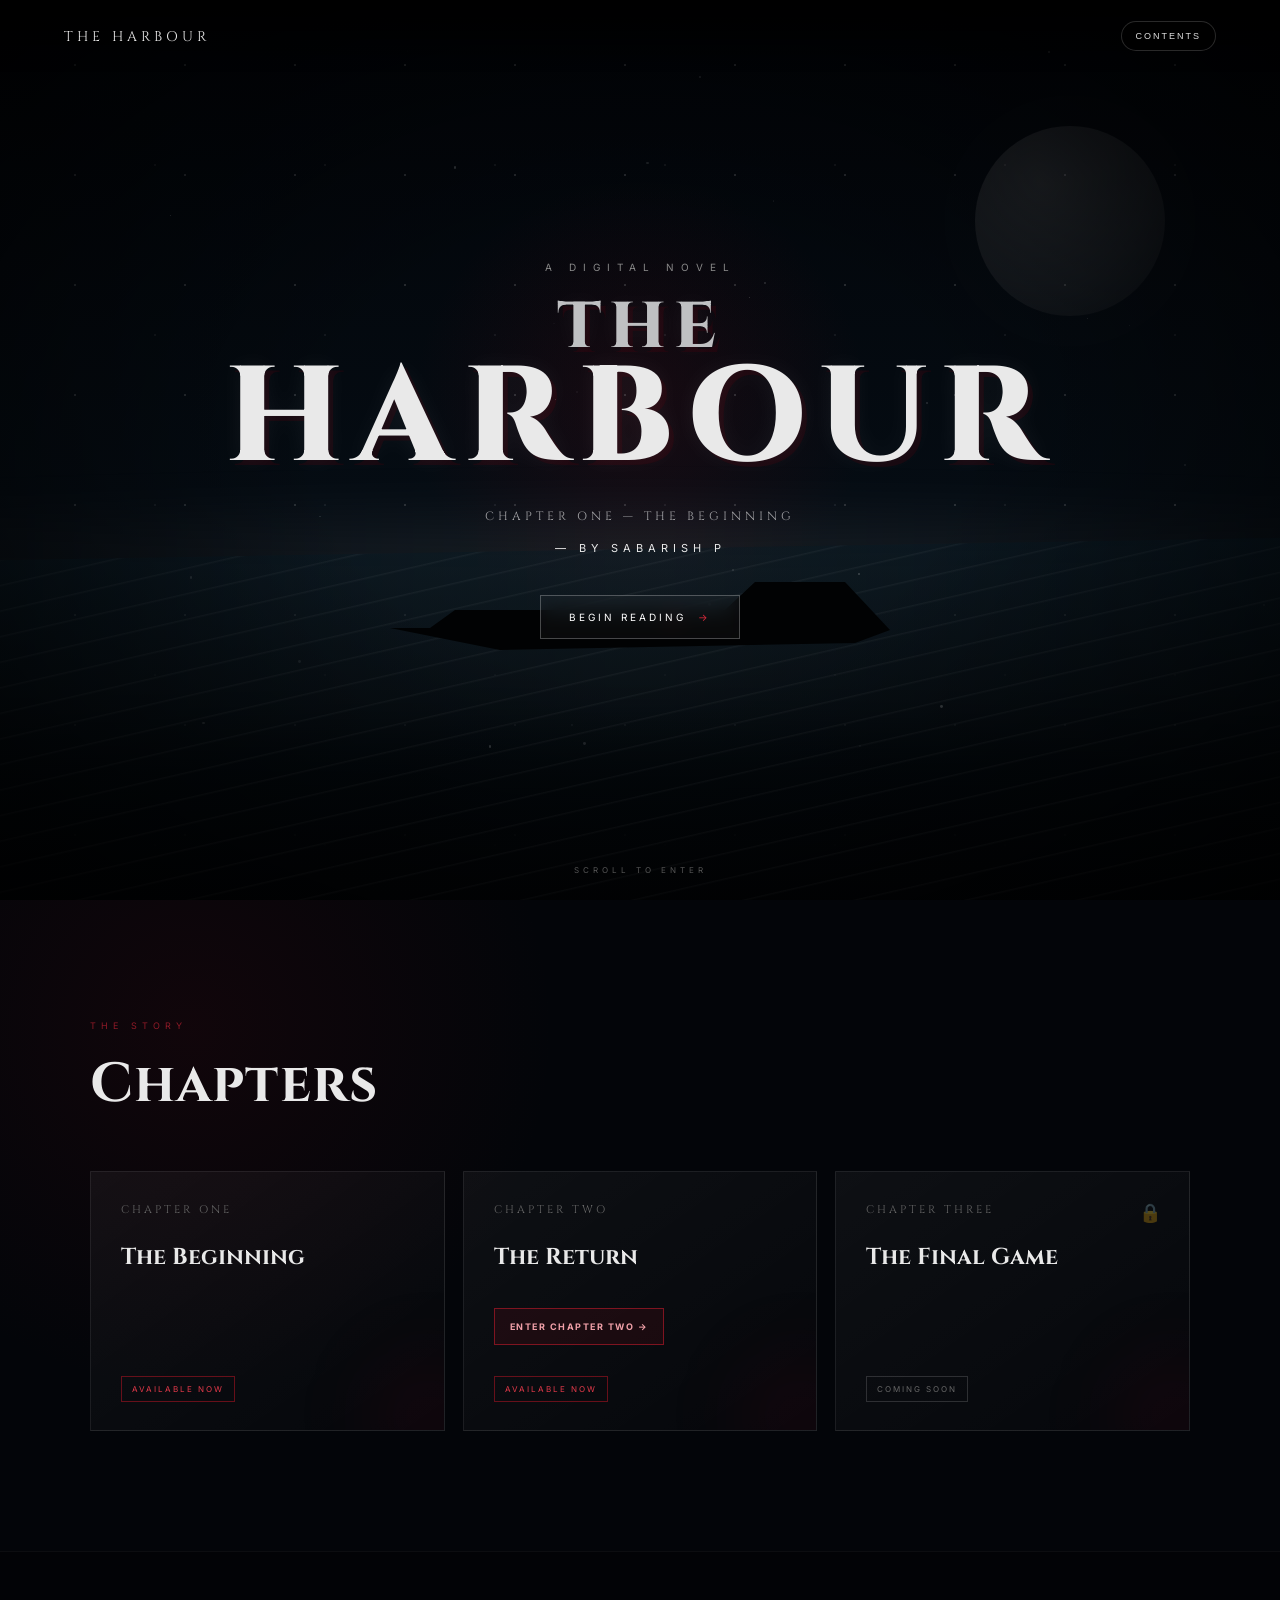
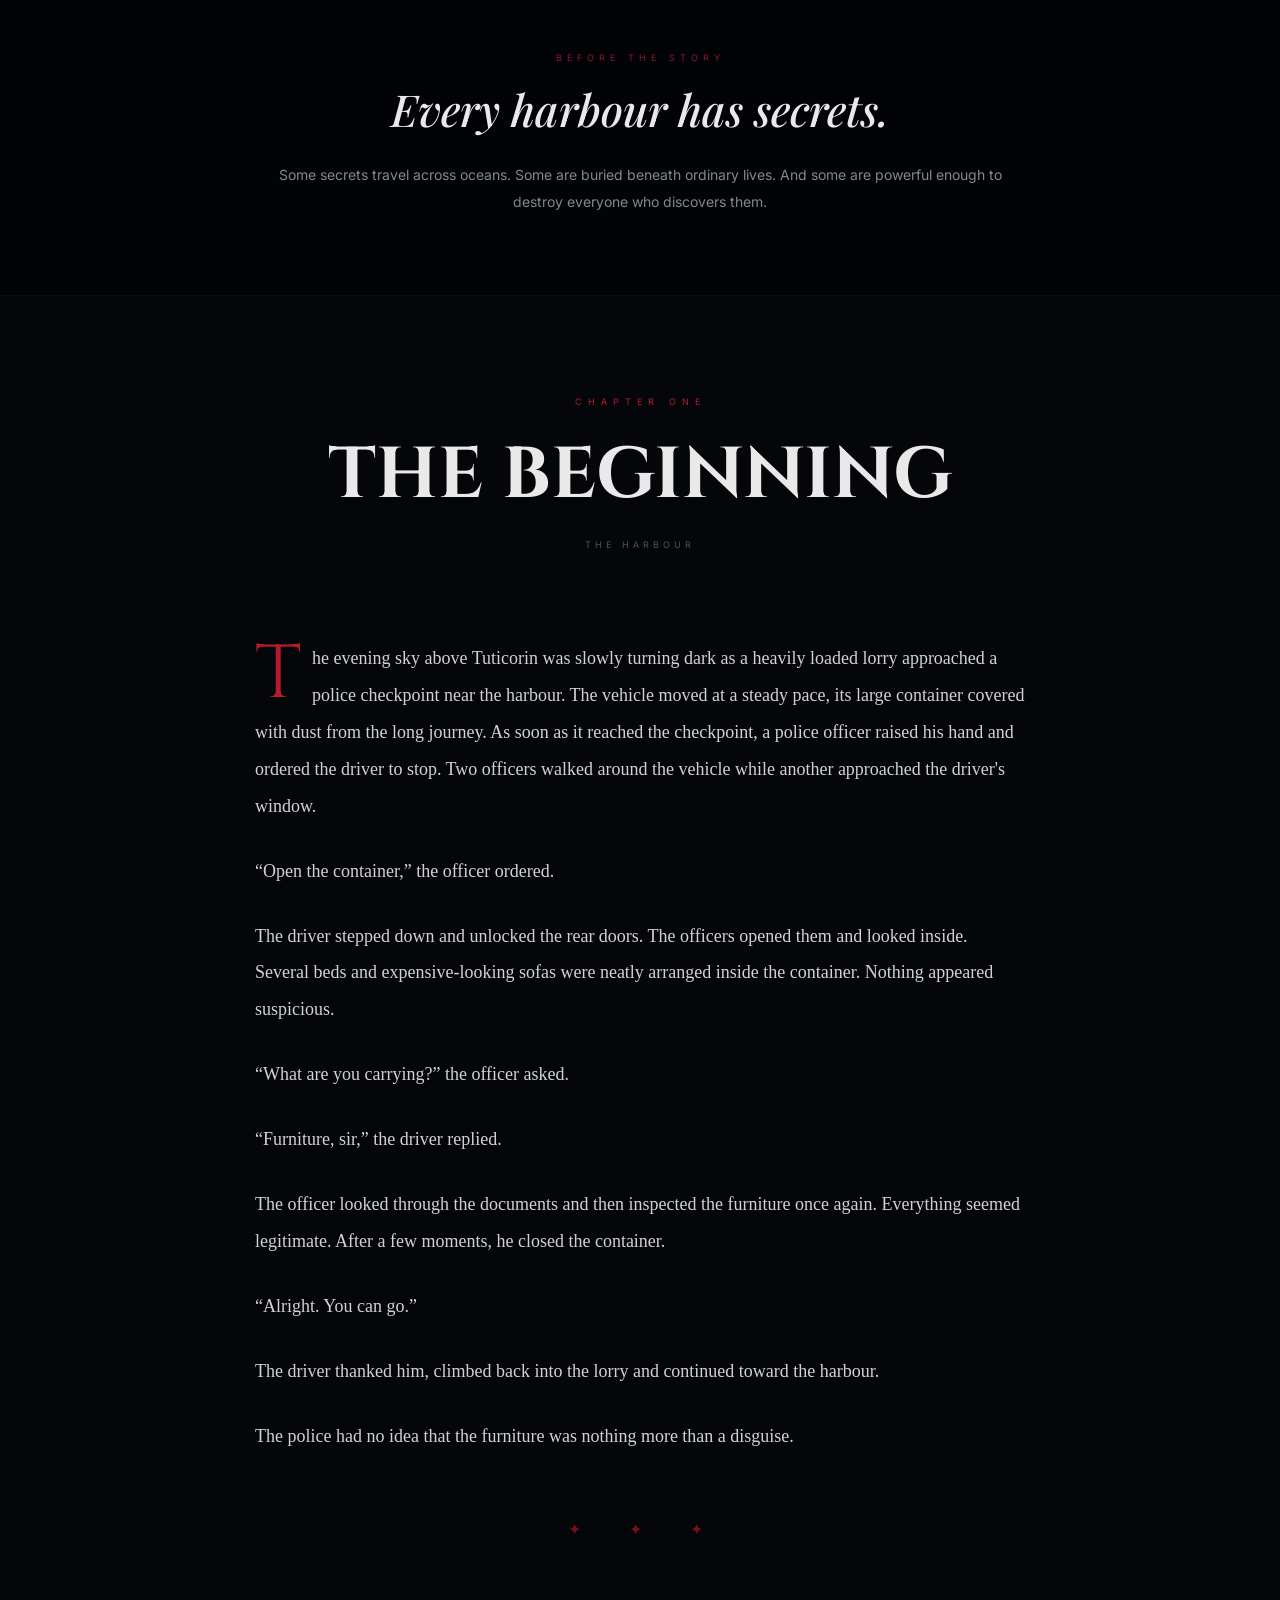
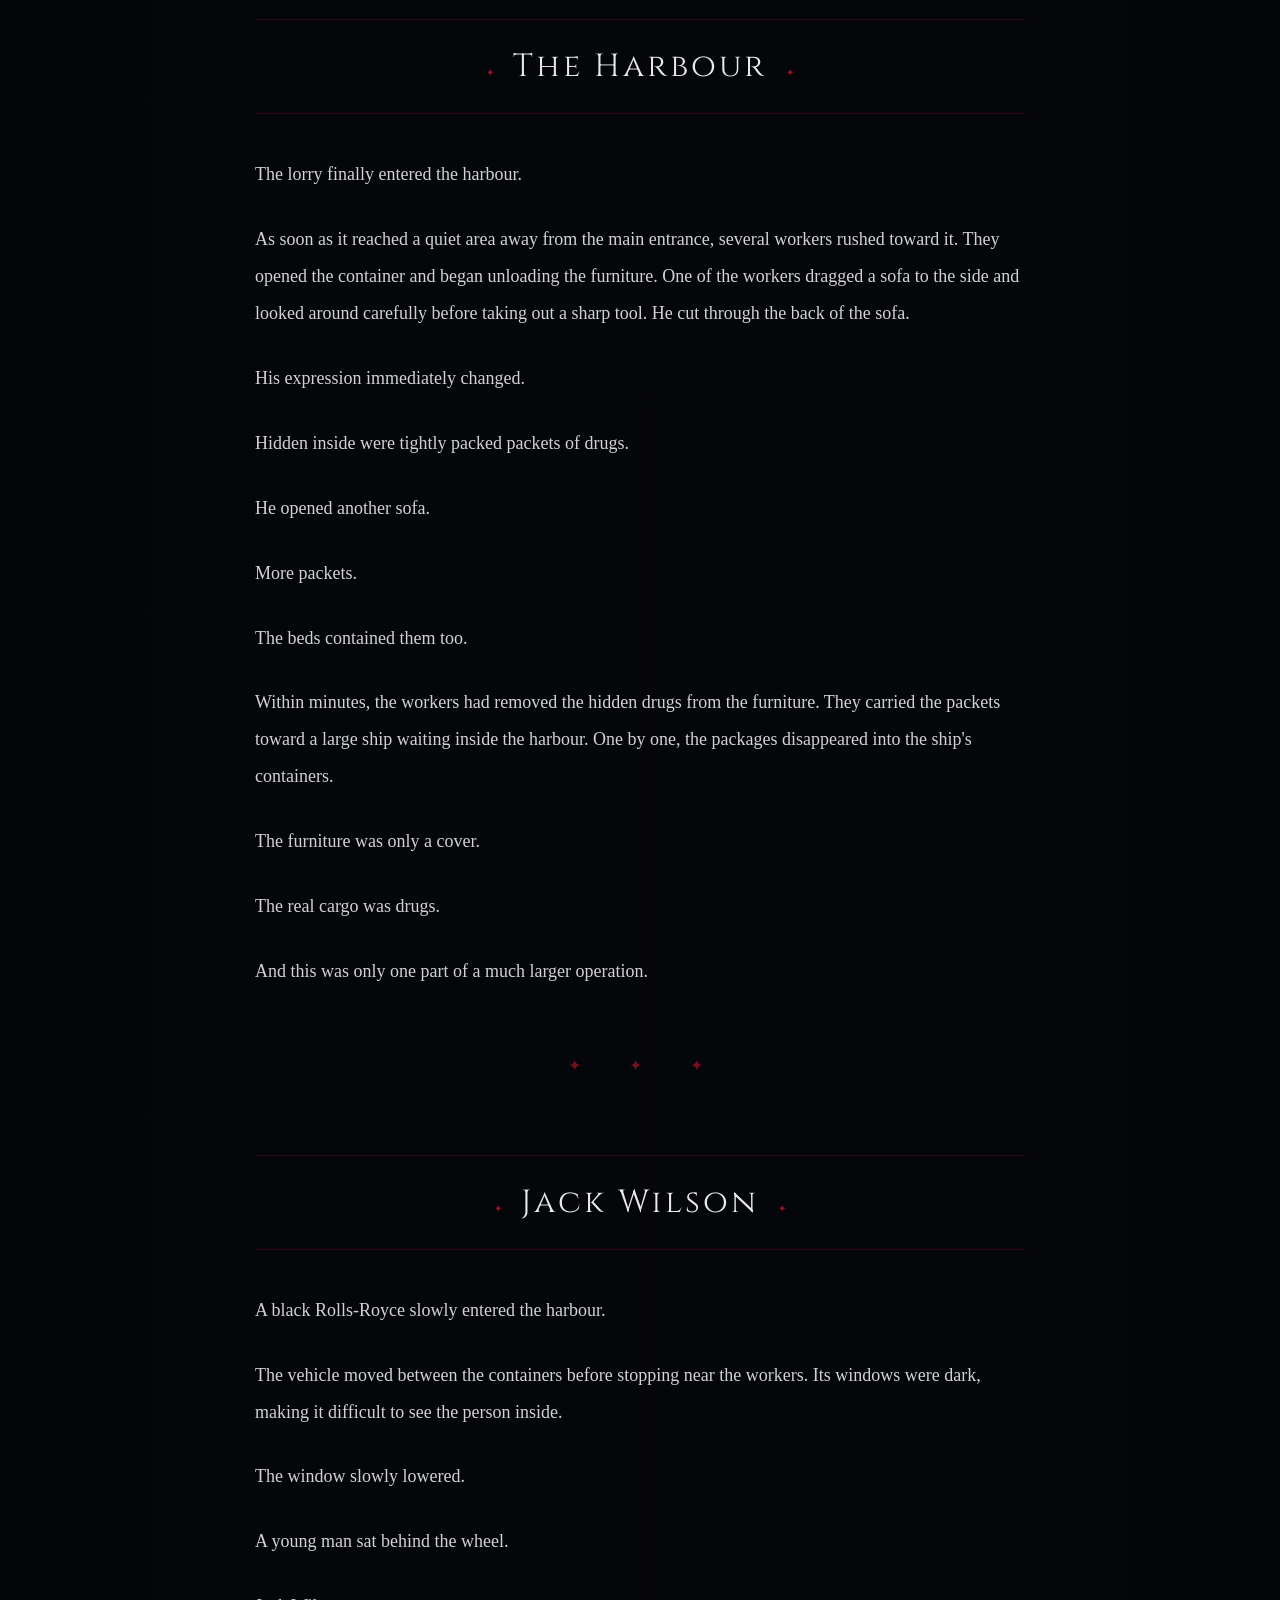
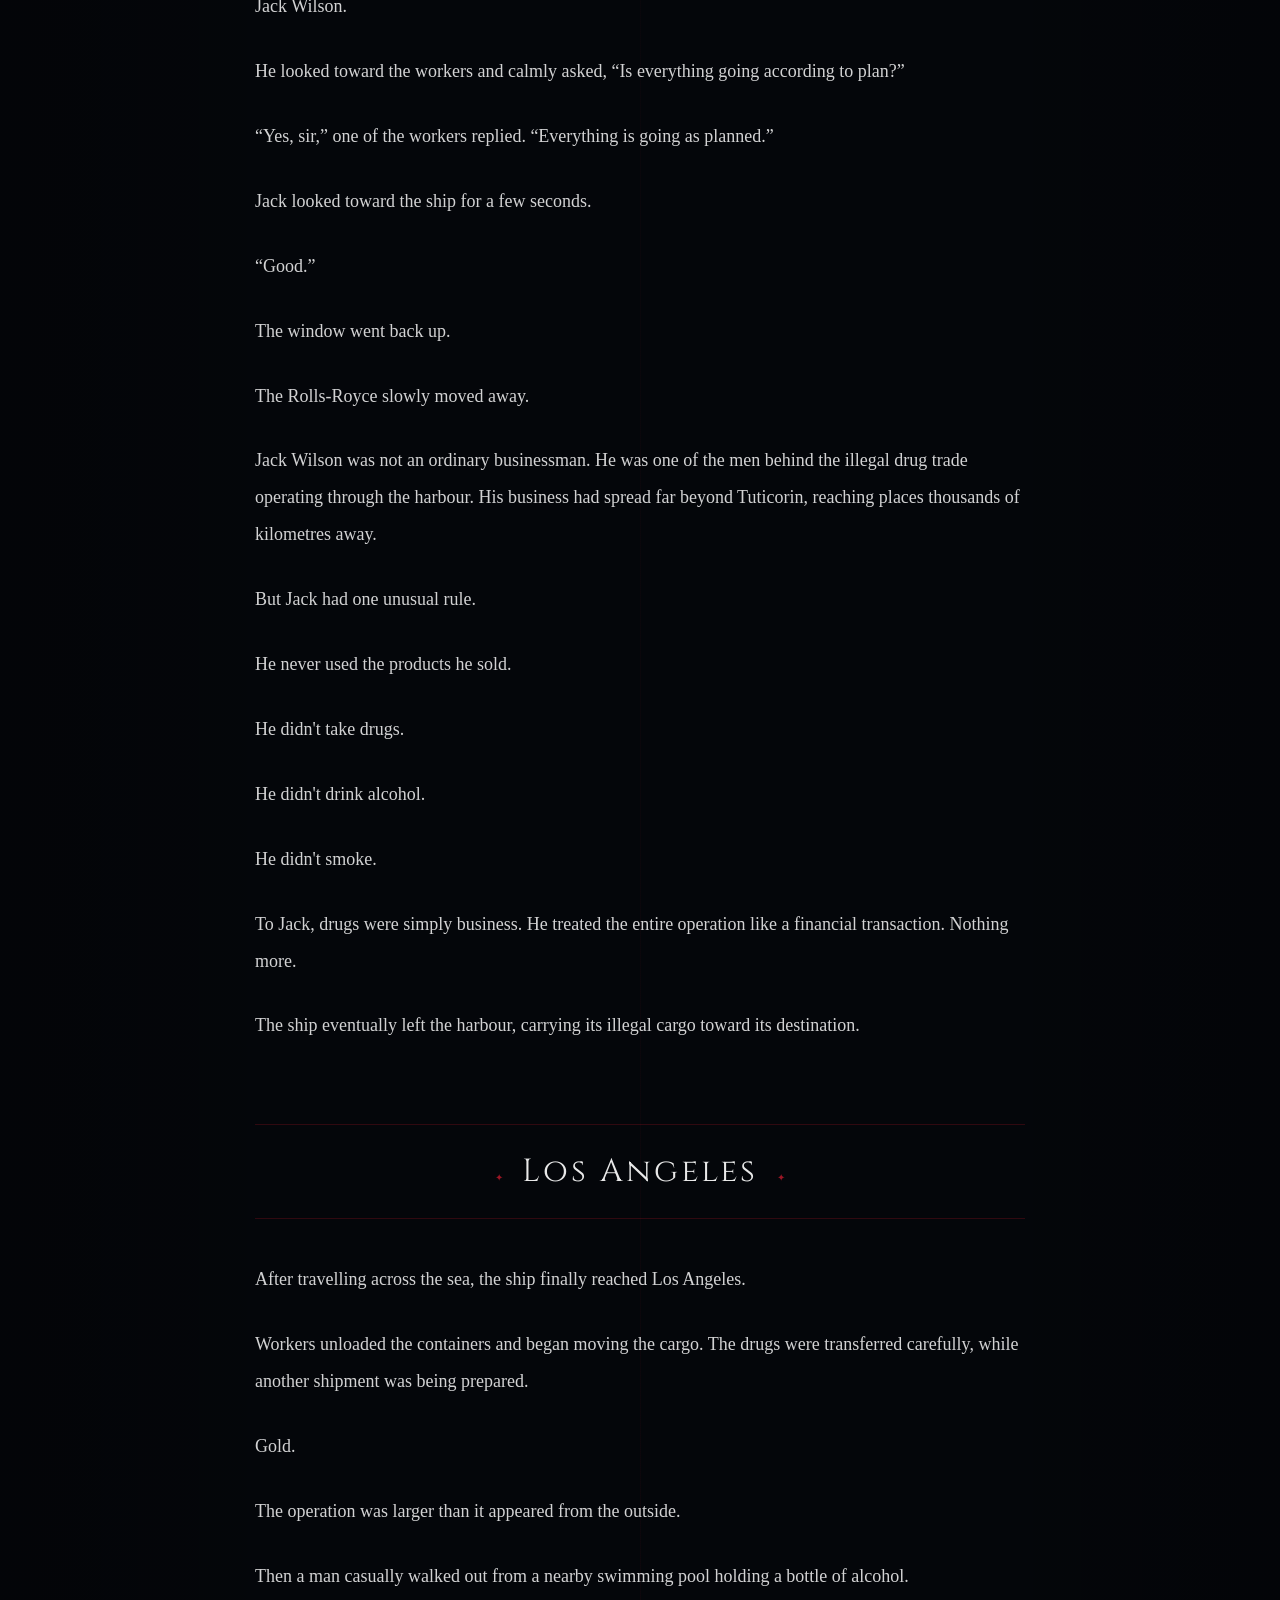
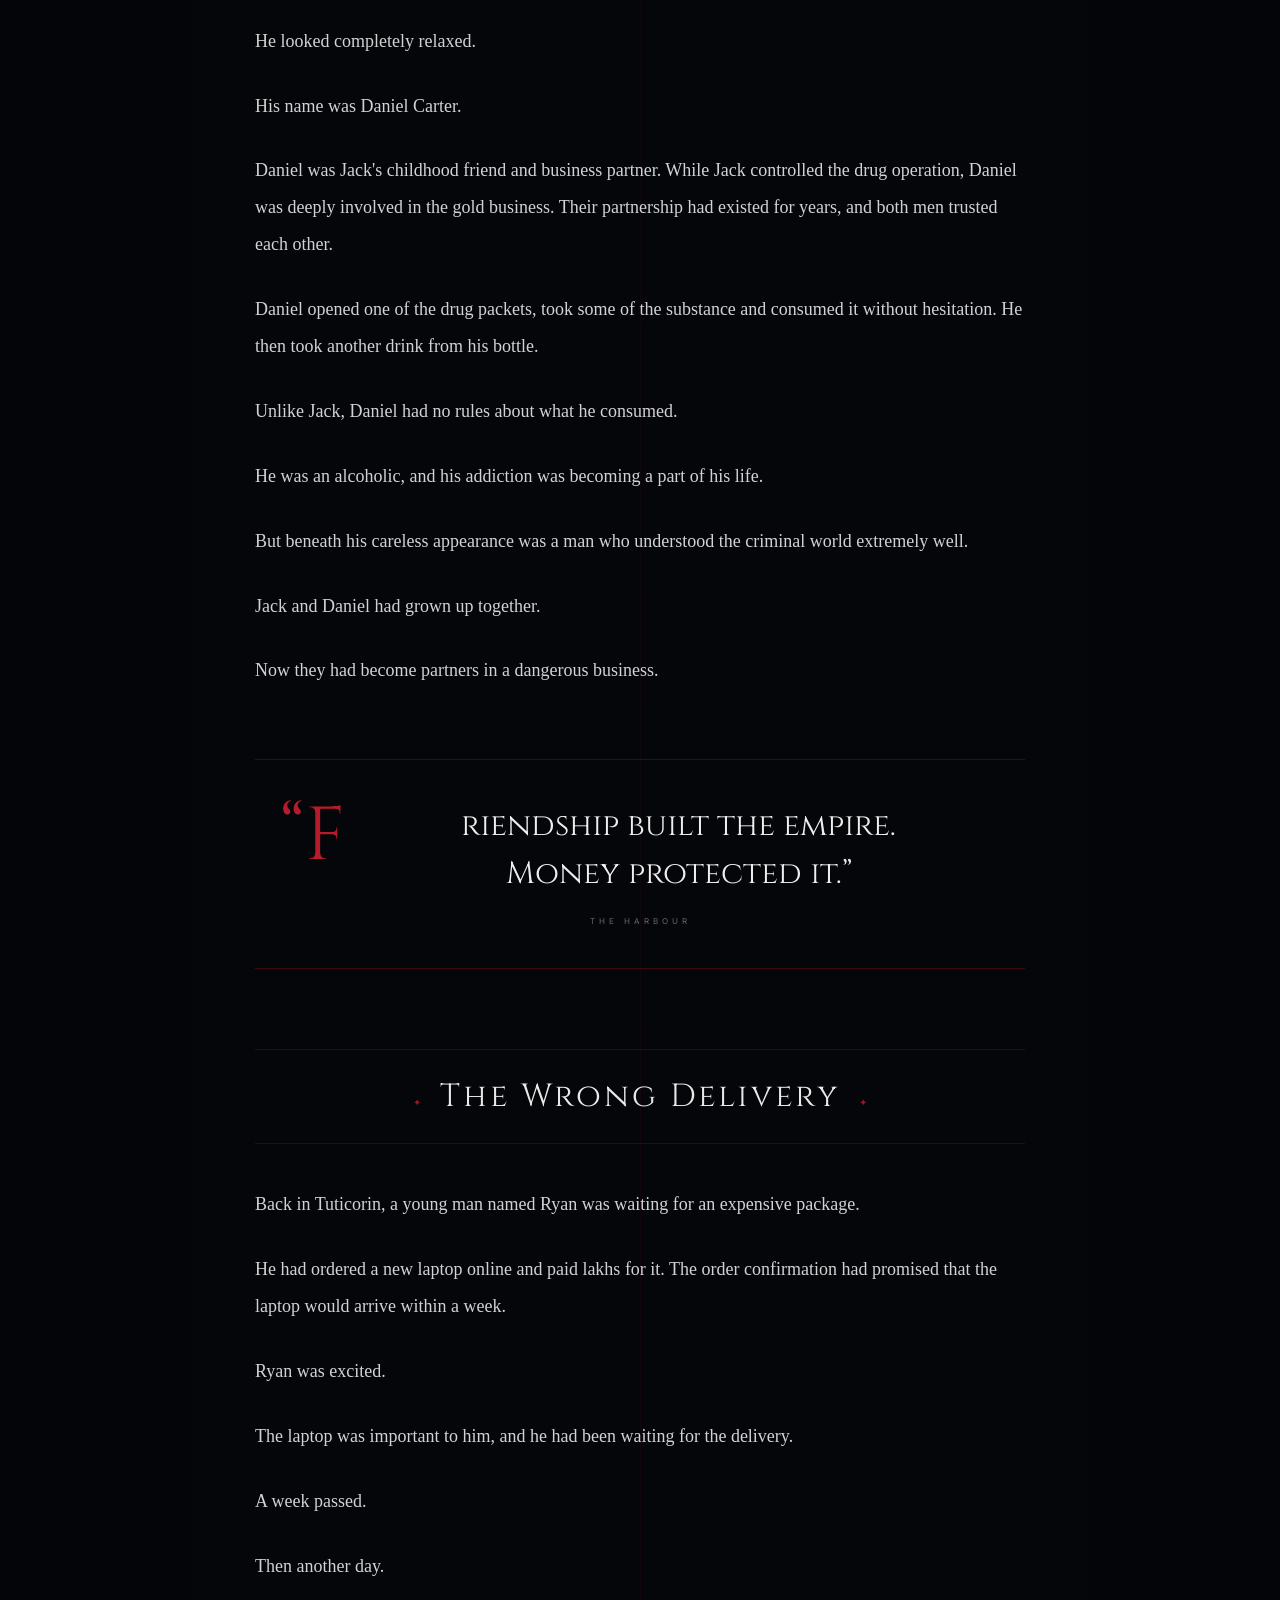
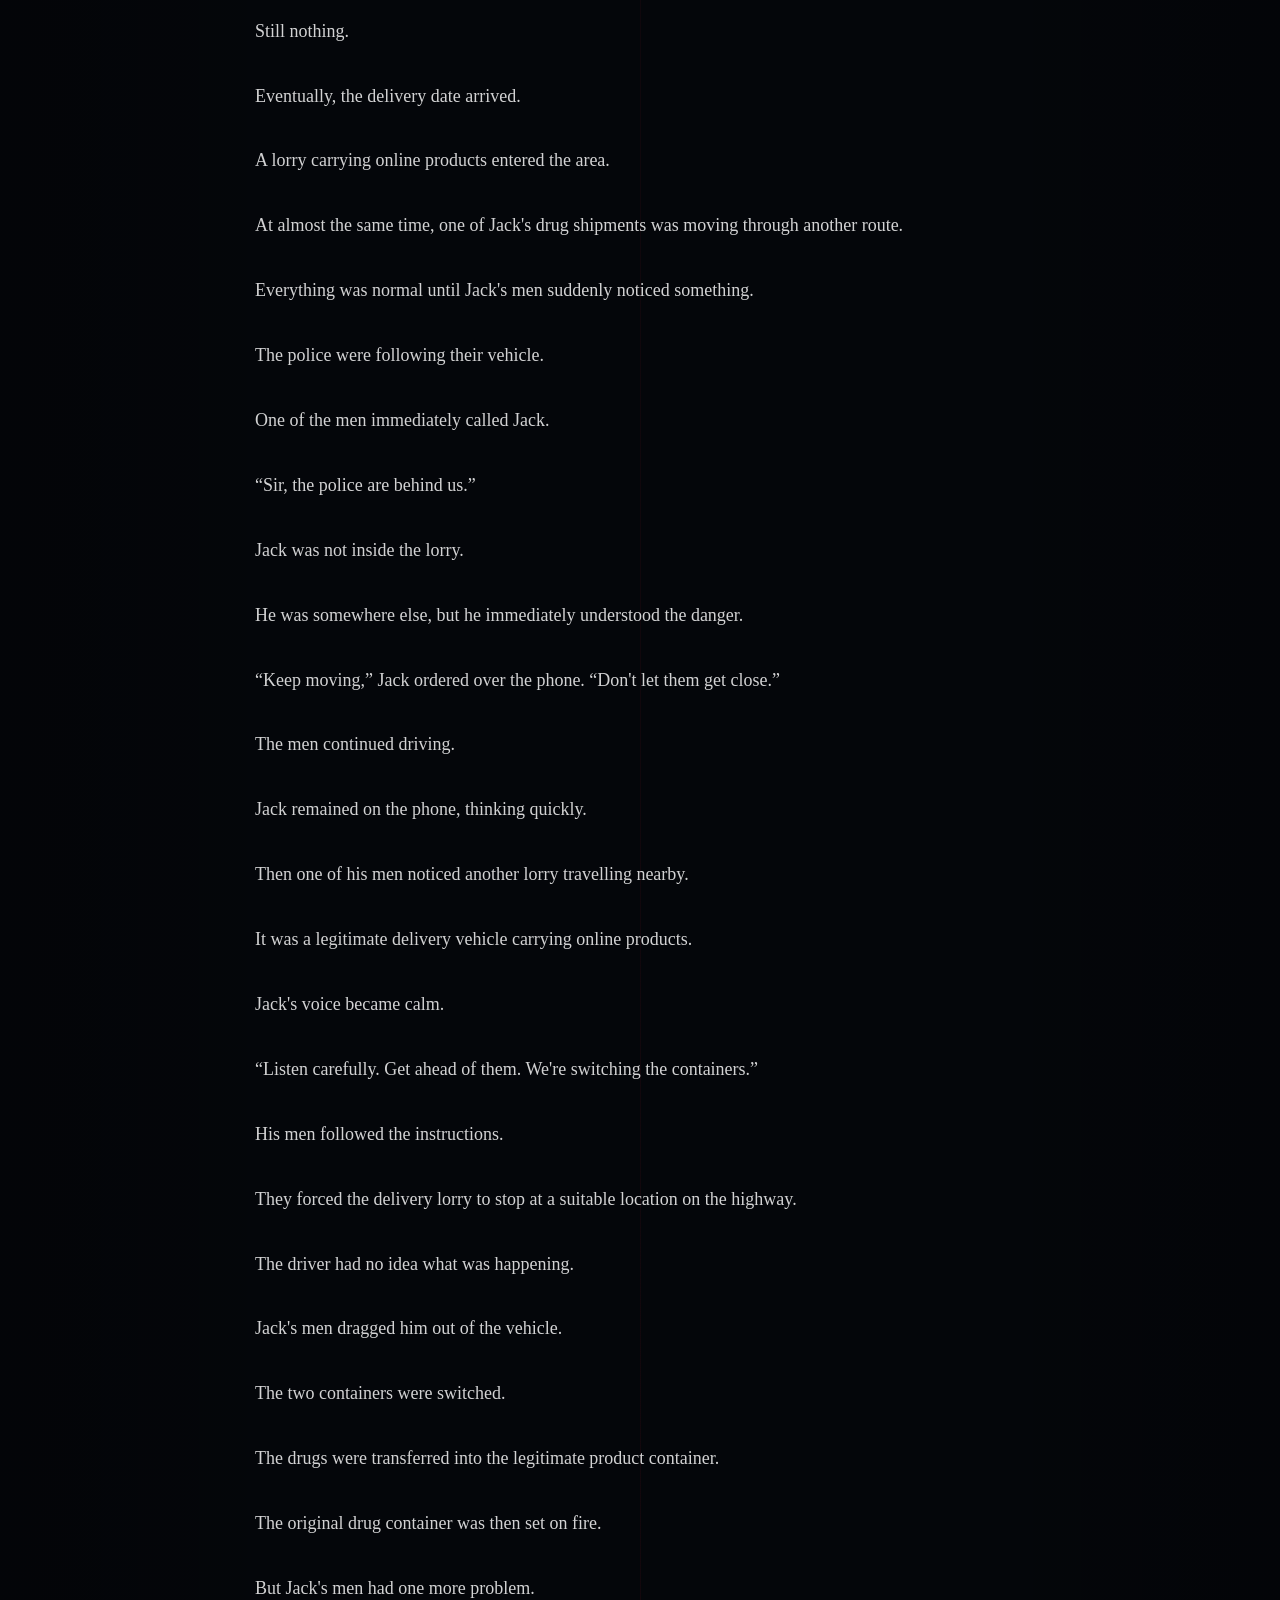
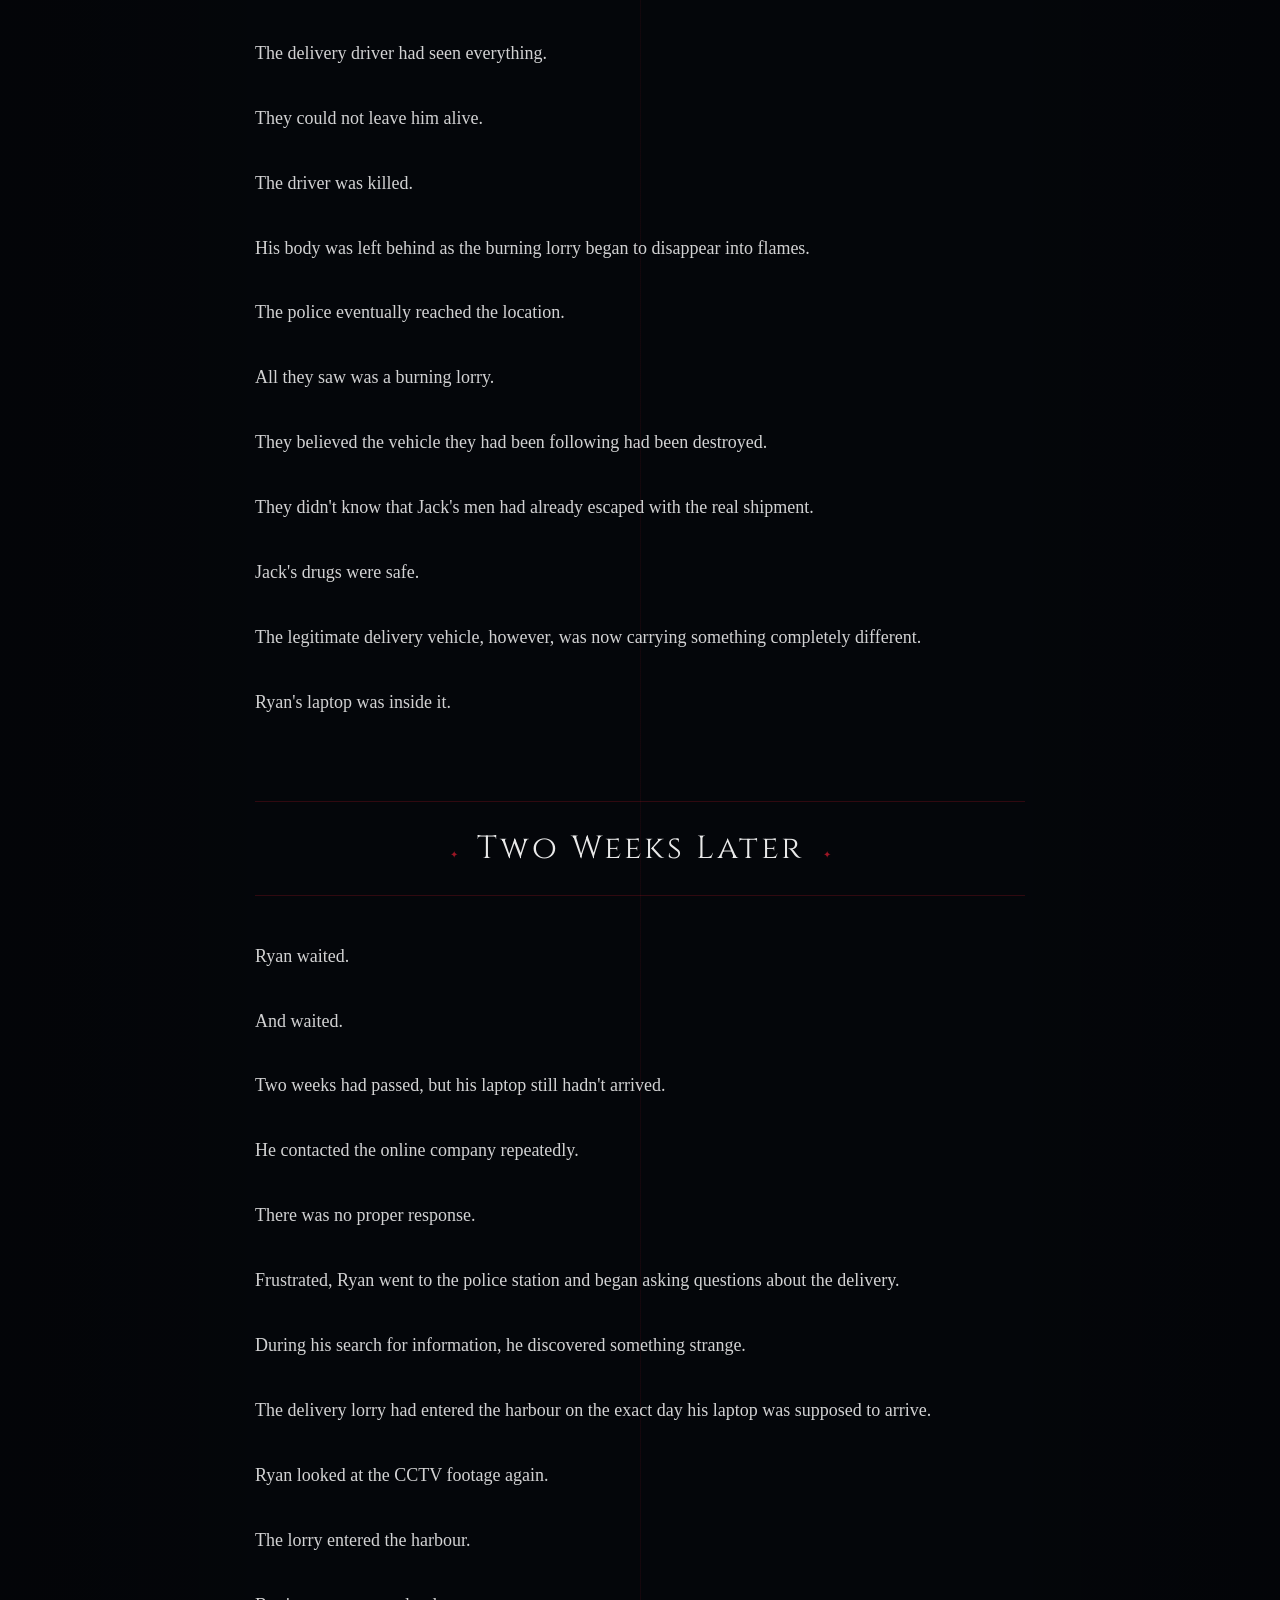
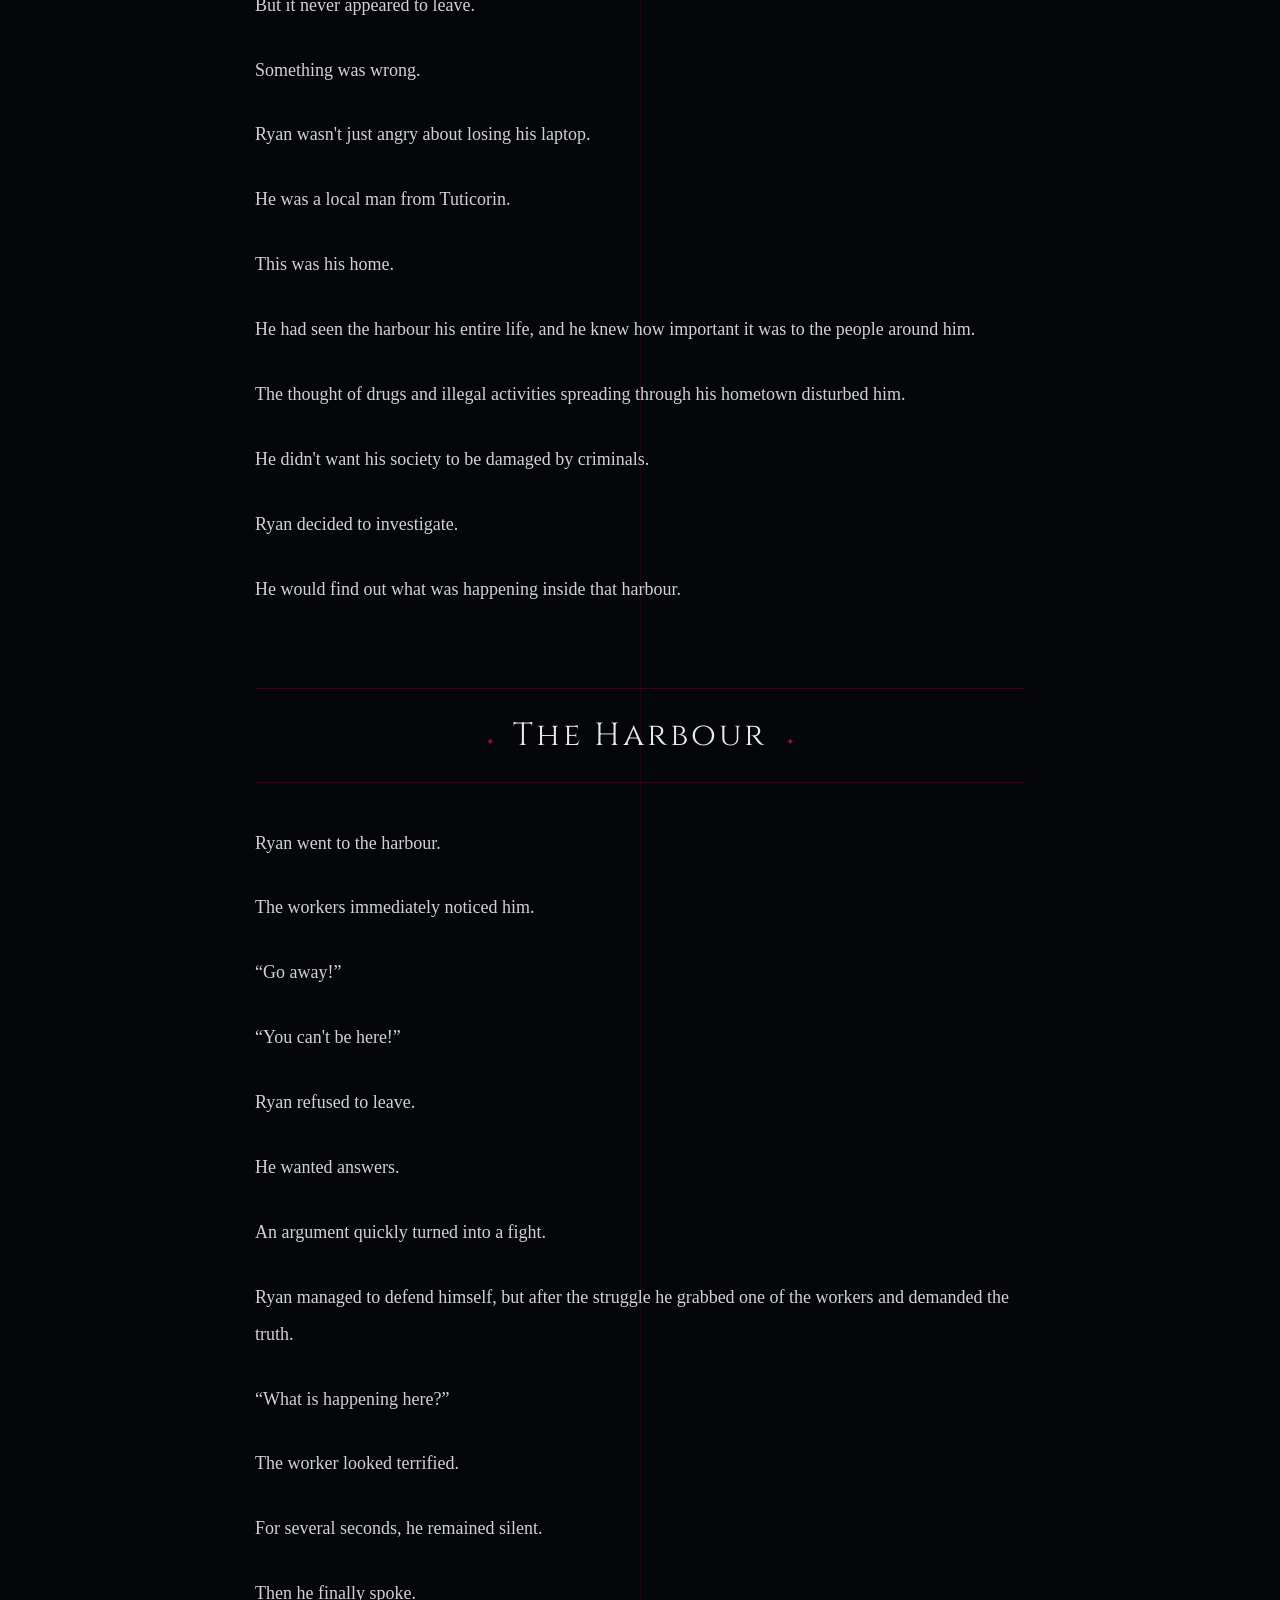
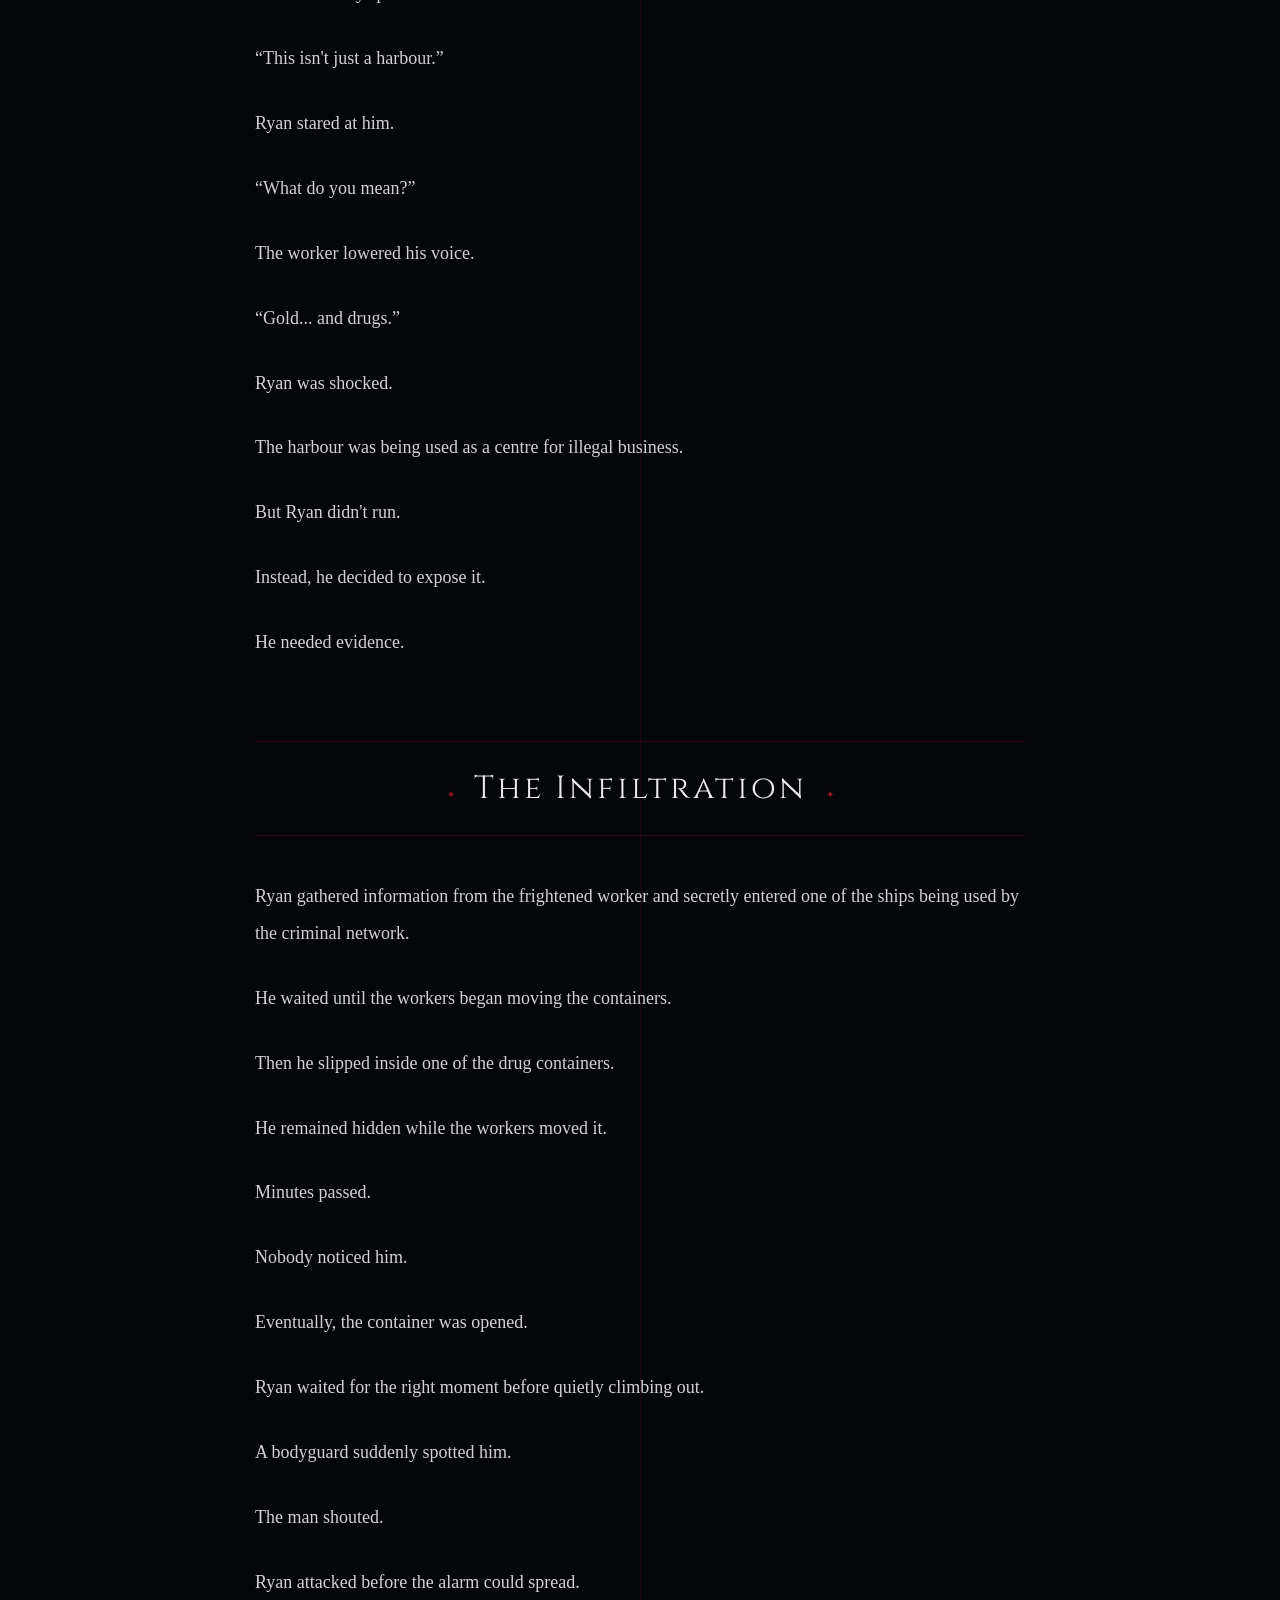
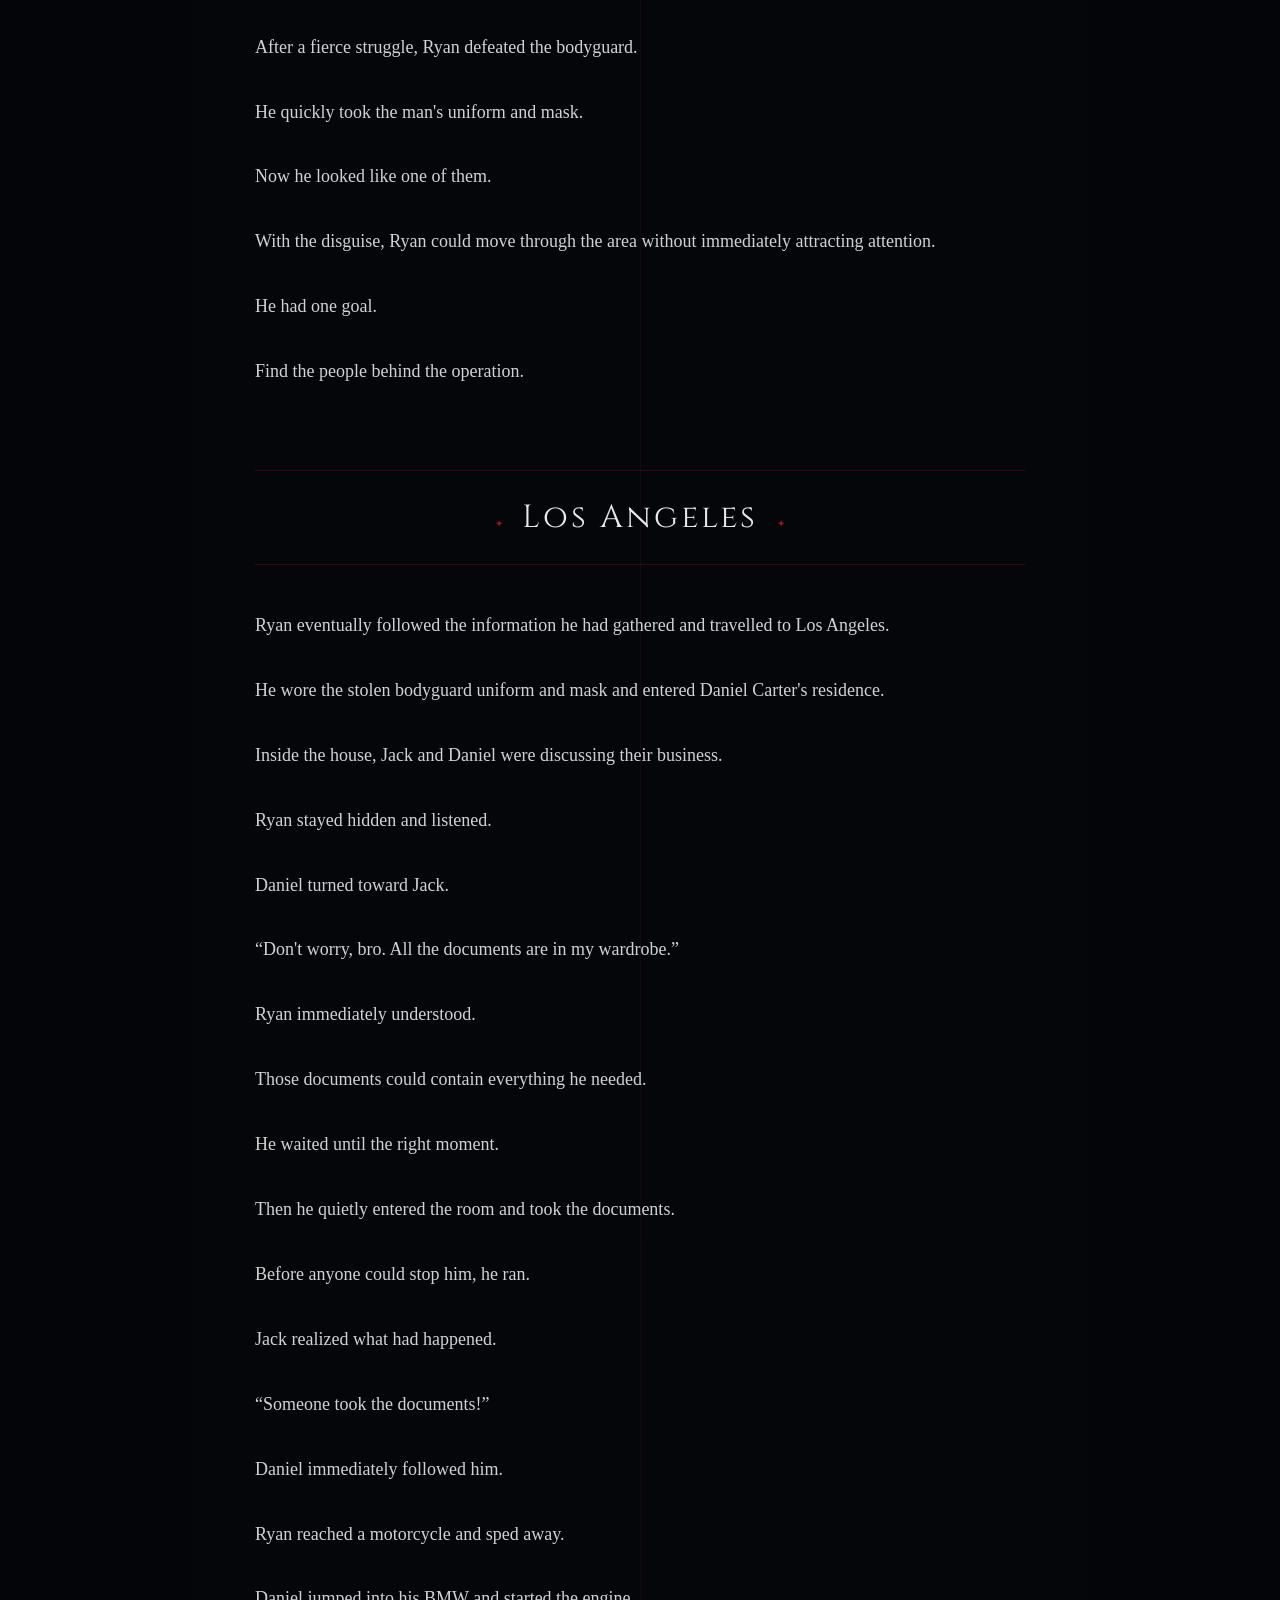
==== commit 2e6a66af: "Update index.html" ====
--- a/index.html
+++ b/index.html
@@ -30,10 +30,6 @@
     overflow-x:hidden;
 }
 
-/* =========================
-   VARIABLES
-========================= */
-
 :root{
     --red:#a81425;
     --bright-red:#e52b3c;
@@ -43,9 +39,7 @@
     --line:rgba(255,255,255,.09);
 }
 
-/* =========================
-   LOADING SCREEN
-========================= */
+/* LOADING SCREEN */
 
 .loader{
     position:fixed;
@@ -93,9 +87,7 @@
     100%{transform:scaleX(.05);opacity:.2}
 }
 
-/* =========================
-   PROGRESS
-========================= */
+/* READING PROGRESS */
 
 .progress{
     position:fixed;
@@ -108,9 +100,7 @@
     z-index:10000;
 }
 
-/* =========================
-   NAVBAR
-========================= */
+/* NAVBAR */
 
 .nav{
     position:fixed;
@@ -163,9 +153,7 @@
     color:#fff;
 }
 
-/* =========================
-   HERO
-========================= */
+/* HERO */
 
 .hero{
     min-height:100svh;
@@ -189,8 +177,6 @@
         );
 }
 
-/* Stars */
-
 .stars{
     position:absolute;
     inset:0;
@@ -201,8 +187,6 @@
     background-position:20px 10px,70px 80px;
     opacity:.25;
 }
-
-/* Moon */
 
 .moon{
     position:absolute;
@@ -221,8 +205,6 @@
     opacity:.13;
     box-shadow:0 0 100px rgba(220,220,220,.18);
 }
-
-/* Ocean */
 
 .ocean{
     position:absolute;
@@ -247,15 +229,9 @@
 }
 
 @keyframes ocean{
-    from{
-        background-position:0 0;
-    }
-    to{
-        background-position:500px 0;
-    }
-}
-
-/* Ship */
+    from{background-position:0 0}
+    to{background-position:500px 0}
+}
 
 .ship{
     position:absolute;
@@ -296,8 +272,6 @@
     50%,70%{opacity:1}
 }
 
-/* Fog */
-
 .fog{
     position:absolute;
     width:150%;
@@ -320,8 +294,6 @@
     to{transform:translateX(10%)}
 }
 
-/* Hero vignette */
-
 .hero:after{
     content:"";
     position:absolute;
@@ -334,8 +306,6 @@
             rgba(0,0,0,.78) 100%
         );
 }
-
-/* Hero content */
 
 .hero-content{
     position:relative;
@@ -430,8 +400,6 @@
     transform:translateY(-4px);
 }
 
-/* Scroll hint */
-
 .scroll-hint{
     position:absolute;
     z-index:15;
@@ -443,9 +411,7 @@
     letter-spacing:4px;
 }
 
-/* =========================
-   CONTENTS
-========================= */
+/* CONTENTS */
 
 .contents{
     position:relative;
@@ -509,6 +475,7 @@
     filter:blur(35px);
     right:-50px;
     bottom:-50px;
+    pointer-events:none;
 }
 
 .chapter-card:hover{
@@ -557,9 +524,49 @@
     opacity:.3;
 }
 
-/* =========================
-   INTRO
-========================= */
+/* CHAPTER TWO BUTTONS */
+
+.chapter-two-link{
+    display:inline-block;
+    position:relative;
+    z-index:2;
+    margin-top:28px;
+    padding:12px 15px;
+    color:#f0a0a8;
+    text-decoration:none;
+    font-family:Inter,Arial,sans-serif;
+    font-size:9px;
+    font-weight:700;
+    letter-spacing:1.5px;
+    border:1px solid rgba(180,25,40,.65);
+    background:rgba(100,10,20,.2);
+    transition:all .3s ease;
+}
+
+.chapter-two-link:hover{
+    color:#fff;
+    background:#74101d;
+    border-color:#e52b3c;
+    box-shadow:0 0 22px rgba(229,43,60,.3);
+    transform:translateY(-3px);
+}
+
+.chapter-card .chapter-two-link{
+    margin-top:35px;
+}
+
+.chapter-card .card-status{
+    z-index:2;
+}
+
+@media(max-width:800px){
+    .chapter-two-link{
+        font-size:9px;
+        padding:11px 12px;
+    }
+}
+
+/* INTRO */
 
 .intro{
     padding:100px 0 80px;
@@ -588,9 +595,7 @@
     font-size:14px;
 }
 
-/* =========================
-   STORY
-========================= */
+/* STORY */
 
 .story{
     padding:100px 0 140px;
@@ -647,8 +652,6 @@
     font-size:9px;
 }
 
-/* Story */
-
 .story-content{
     width:min(770px,92%);
     margin:auto;
@@ -674,8 +677,6 @@
     color:#b51b2b;
 }
 
-/* Scene title */
-
 .scene-title{
     margin:80px 0 42px;
     padding:25px 0;
@@ -698,16 +699,12 @@
     font-size:10px;
 }
 
-/* Scene break */
-
 .break{
     text-align:center;
     margin:65px 0;
     color:#72101b;
     letter-spacing:9px;
 }
-
-/* Quote */
 
 .story-quote{
     margin:70px auto;
@@ -734,9 +731,7 @@
     letter-spacing:4px;
 }
 
-/* =========================
-   ENDING
-========================= */
+/* ENDING */
 
 .ending{
     min-height:100svh;
@@ -817,12 +812,10 @@
     color:#555;
     font-size:9px;
     letter-spacing:3px;
-    margin-top:12px;
-}
-
-/* =========================
-   AUTHOR
-========================= */
+    margin-top:18px;
+}
+
+/* AUTHOR */
 
 .author-section{
     padding:100px 0;
@@ -857,9 +850,7 @@
     font-size:13px;
 }
 
-/* =========================
-   FOOTER
-========================= */
+/* FOOTER */
 
 footer{
     text-align:center;
@@ -871,9 +862,7 @@
     letter-spacing:3px;
 }
 
-/* =========================
-   REVEAL
-========================= */
+/* REVEAL ANIMATION */
 
 .reveal{
     opacity:0;
@@ -888,9 +877,7 @@
     transform:translateY(0);
 }
 
-/* =========================
-   MOBILE
-========================= */
+/* MOBILE */
 
 @media(max-width:800px){
 
@@ -946,6 +933,10 @@
 
     .chapter-card{
         min-height:220px;
+    }
+
+    .chapter-card .chapter-two-link{
+        margin-top:30px;
     }
 
     .contents{
@@ -1030,23 +1021,15 @@
 
 </nav>
 
-
-<!-- =========================
-     HERO
-========================= -->
+<!-- HERO -->
 
 <section class="hero">
 
     <div class="stars"></div>
-
     <div class="moon"></div>
-
     <div class="fog"></div>
-
     <div class="ocean"></div>
-
     <div class="ship"></div>
-
     <div class="ship-light"></div>
 
     <div class="hero-content">
@@ -1081,10 +1064,7 @@
 
 </section>
 
-
-<!-- =========================
-     CONTENTS
-========================= -->
+<!-- CONTENTS -->
 
 <section class="contents" id="contents">
 
@@ -1100,6 +1080,8 @@
 
         <div class="chapter-grid">
 
+            <!-- CHAPTER ONE -->
+
             <div class="chapter-card reveal">
 
                 <div class="card-number">
@@ -1116,6 +1098,29 @@
 
             </div>
 
+            <!-- CHAPTER TWO: NOW AVAILABLE -->
+
+            <div class="chapter-card reveal">
+
+                <div class="card-number">
+                    CHAPTER TWO
+                </div>
+
+                <h3>
+                    The Return
+                </h3>
+
+                <a href="chapter-two.html" class="chapter-two-link">
+                    ENTER CHAPTER TWO →
+                </a>
+
+                <div class="card-status available">
+                    AVAILABLE NOW
+                </div>
+
+            </div>
+
+            <!-- CHAPTER THREE -->
 
             <div class="chapter-card reveal">
 
@@ -1124,27 +1129,6 @@
                 </div>
 
                 <div class="card-number">
-                    CHAPTER TWO
-                </div>
-
-                <h3>
-                    The Return
-                </h3>
-
-                <div class="card-status locked">
-                    NEXT TUESDAY
-                </div>
-
-            </div>
-
-
-            <div class="chapter-card reveal">
-
-                <div class="lock-icon">
-                    🔒
-                </div>
-
-                <div class="card-number">
                     CHAPTER THREE
                 </div>
 
@@ -1164,10 +1148,7 @@
 
 </section>
 
-
-<!-- =========================
-     INTRO
-========================= -->
+<!-- INTRO -->
 
 <section class="intro">
 
@@ -1195,10 +1176,7 @@
 
 </section>
 
-
-<!-- =========================
-     CHAPTER ONE
-========================= -->
+<!-- CHAPTER ONE -->
 
 <section class="story" id="chapter">
 
@@ -1220,10 +1198,8 @@
 
         </div>
 
-
         <article class="story-content">
 
-
             <p>
                 The evening sky above Tuticorin was slowly turning dark as a heavily loaded lorry approached a police checkpoint near the harbour. The vehicle moved at a steady pace, its large container covered with dust from the long journey. As soon as it reached the checkpoint, a police officer raised his hand and ordered the driver to stop. Two officers walked around the vehicle while another approached the driver's window.
             </p>
@@ -1259,18 +1235,15 @@
             <p>
                 The police had no idea that the furniture was nothing more than a disguise.
             </p>
-
 
             <div class="break">
                 ✦ &nbsp; ✦ &nbsp; ✦
             </div>
 
-
             <div class="scene-title reveal">
                 <span>The Harbour</span>
             </div>
 
-
             <p>
                 The lorry finally entered the harbour.
             </p>
@@ -1314,18 +1287,15 @@
             <p>
                 And this was only one part of a much larger operation.
             </p>
-
 
             <div class="break">
                 ✦ &nbsp; ✦ &nbsp; ✦
             </div>
 
-
             <div class="scene-title reveal">
                 <span>Jack Wilson</span>
             </div>
 
-
             <p>
                 A black Rolls-Royce slowly entered the harbour.
             </p>
@@ -1401,13 +1371,11 @@
             <p>
                 The ship eventually left the harbour, carrying its illegal cargo toward its destination.
             </p>
-
 
             <div class="scene-title reveal">
                 <span>Los Angeles</span>
             </div>
 
-
             <p>
                 After travelling across the sea, the ship finally reached Los Angeles.
             </p>
@@ -1463,7 +1431,6 @@
             <p>
                 Now they had become partners in a dangerous business.
             </p>
-
 
             <div class="story-quote reveal">
 
@@ -1478,12 +1445,10 @@
 
             </div>
 
-
             <div class="scene-title reveal">
                 <span>The Wrong Delivery</span>
             </div>
 
-
             <p>
                 Back in Tuticorin, a young man named Ryan was waiting for an expensive package.
             </p>
@@ -1651,13 +1616,11 @@
             <p>
                 Ryan's laptop was inside it.
             </p>
-
 
             <div class="scene-title reveal">
                 <span>Two Weeks Later</span>
             </div>
 
-
             <p>
                 Ryan waited.
             </p>
@@ -1737,13 +1700,11 @@
             <p>
                 He would find out what was happening inside that harbour.
             </p>
-
 
             <div class="scene-title reveal">
                 <span>The Harbour</span>
             </div>
 
-
             <p>
                 Ryan went to the harbour.
             </p>
@@ -1831,13 +1792,11 @@
             <p>
                 He needed evidence.
             </p>
-
 
             <div class="scene-title reveal">
                 <span>The Infiltration</span>
             </div>
 
-
             <p>
                 Ryan gathered information from the frightened worker and secretly entered one of the ships being used by the criminal network.
             </p>
@@ -1905,13 +1864,11 @@
             <p>
                 Find the people behind the operation.
             </p>
-
 
             <div class="scene-title reveal">
                 <span>Los Angeles</span>
             </div>
 
-
             <p>
                 Ryan eventually followed the information he had gathered and travelled to Los Angeles.
             </p>
@@ -1983,13 +1940,11 @@
             <p>
                 The chase began.
             </p>
-
 
             <div class="scene-title reveal">
                 <span>The Chase</span>
             </div>
 
-
             <p>
                 Ryan drove through the streets at full speed.
             </p>
@@ -2061,13 +2016,11 @@
             <p>
                 Ryan had escaped.
             </p>
-
 
             <div class="scene-title reveal">
                 <span>The Return</span>
             </div>
 
-
             <p>
                 Ryan returned to India carrying the stolen documents.
             </p>
@@ -2103,13 +2056,11 @@
             <p>
                 They would wait for the next operation and arrest everyone involved.
             </p>
-
 
             <div class="scene-title reveal">
                 <span>The Trap</span>
             </div>
 
-
             <p>
                 The day finally arrived.
             </p>
@@ -2285,13 +2236,11 @@
             <p>
                 Jack Wilson and Daniel Carter were gone.
             </p>
-
 
             <div class="scene-title reveal">
                 <span>The Call</span>
             </div>
 
-
             <p>
                 Several days passed.
             </p>
@@ -2407,7 +2356,6 @@
             <p>
                 Neither man looked afraid.
             </p>
-
 
             <div class="story-quote reveal">
 
@@ -2421,7 +2369,6 @@
 
             </div>
 
-
             <p>
                 The call ended.
             </p>
@@ -2442,17 +2389,13 @@
                 And Jack Wilson was still alive.
             </p>
 
-
         </article>
 
     </div>
 
 </section>
 
-
-<!-- =========================
-     ENDING
-========================= -->
+<!-- ENDING: CHAPTER TWO LINK ADDED -->
 
 <section class="ending">
 
@@ -2474,9 +2417,9 @@
 
         <div class="ending-line"></div>
 
-        <div class="next-chapter">
-            NEXT TUESDAY
-        </div>
+        <a href="chapter-two.html" class="chapter-two-link">
+            ENTER CHAPTER TWO →
+        </a>
 
         <div class="next-date">
             THE HARBOUR • BY SABARISH P
@@ -2486,10 +2429,7 @@
 
 </section>
 
-
-<!-- =========================
-     AUTHOR
-========================= -->
+<!-- AUTHOR -->
 
 <section class="author-section">
 
@@ -2513,17 +2453,13 @@
 
 </section>
 
-
 <footer>
     THE HARBOUR © 2026 • BY SABARISH P
 </footer>
 
-
 <script>
 
-/* =========================
-   LOADER
-========================= */
+/* LOADER */
 
 window.addEventListener("load",function(){
 
@@ -2537,10 +2473,7 @@
 
 });
 
-
-/* =========================
-   READING PROGRESS
-========================= */
+/* READING PROGRESS */
 
 window.addEventListener("scroll",function(){
 
@@ -2552,7 +2485,9 @@
         document.documentElement.clientHeight;
 
     const percentage =
-        (scrollTop / documentHeight) * 100;
+        documentHeight > 0
+        ? (scrollTop / documentHeight) * 100
+        : 0;
 
     document
         .getElementById("progress")
@@ -2560,10 +2495,7 @@
 
 });
 
-
-/* =========================
-   REVEAL ANIMATION
-========================= */
+/* REVEAL ANIMATION */
 
 const revealElements =
     document.querySelectorAll(".reveal");
@@ -2598,10 +2530,7 @@
 
 });
 
-
-/* =========================
-   EXTRA PARTICLES
-========================= */
+/* EXTRA PARTICLES */
 
 const hero =
     document.querySelector(".hero");
@@ -2635,8 +2564,7 @@
 
 }
 
-
-/* Particle animation */
+/* PARTICLE ANIMATION */
 
 const particleStyle =
 document.createElement("style");
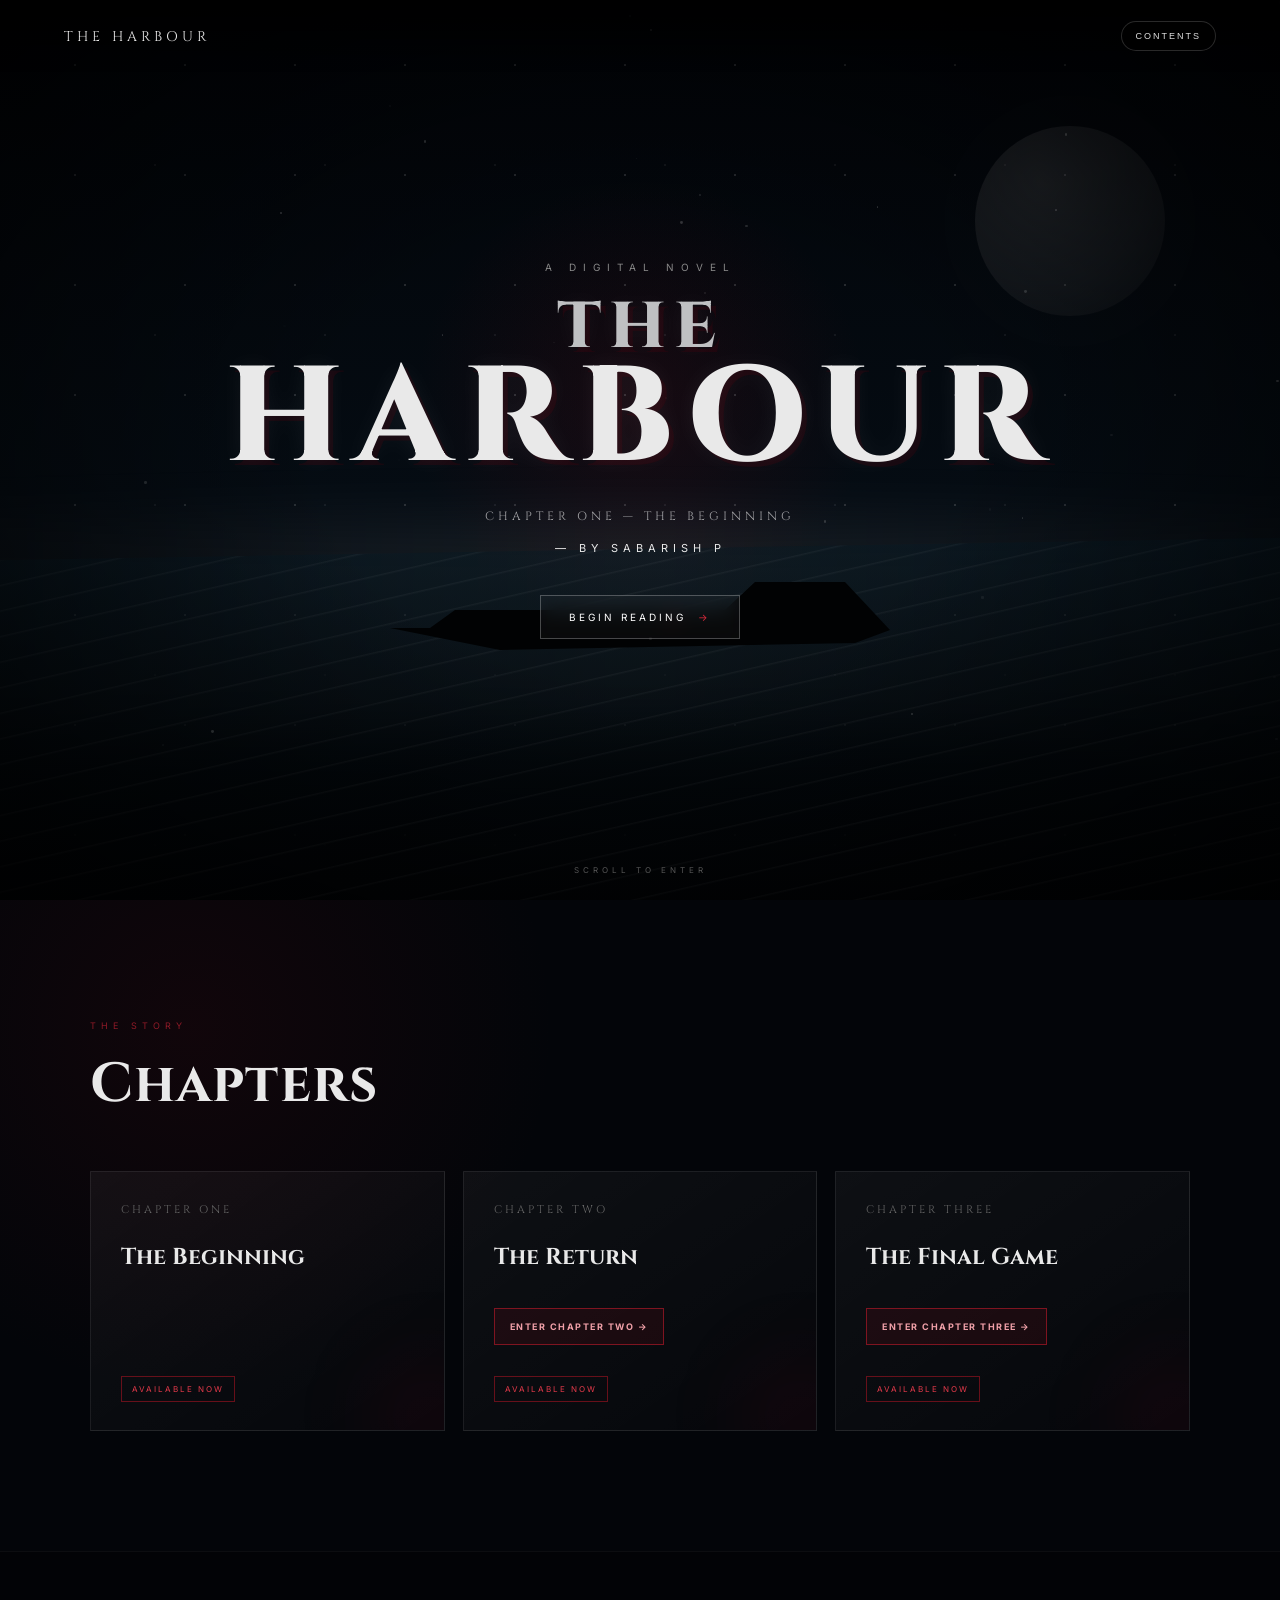
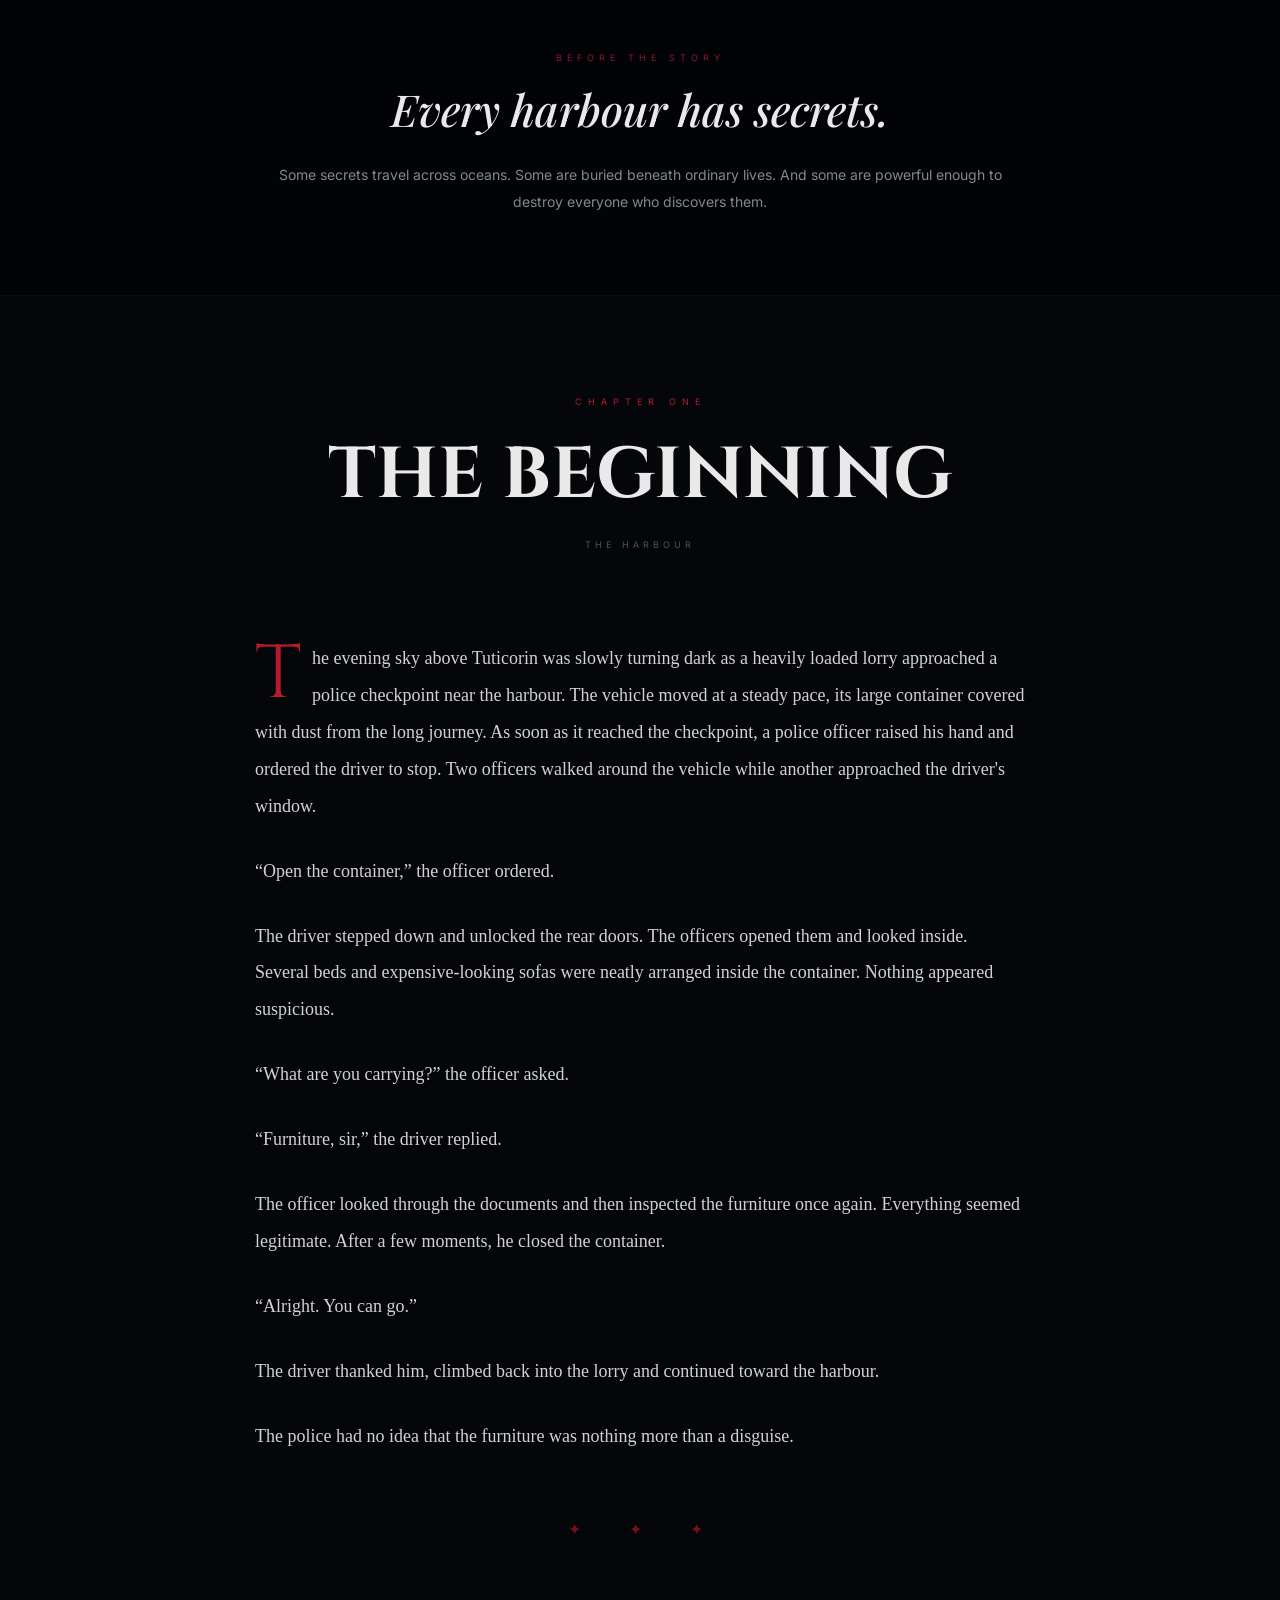
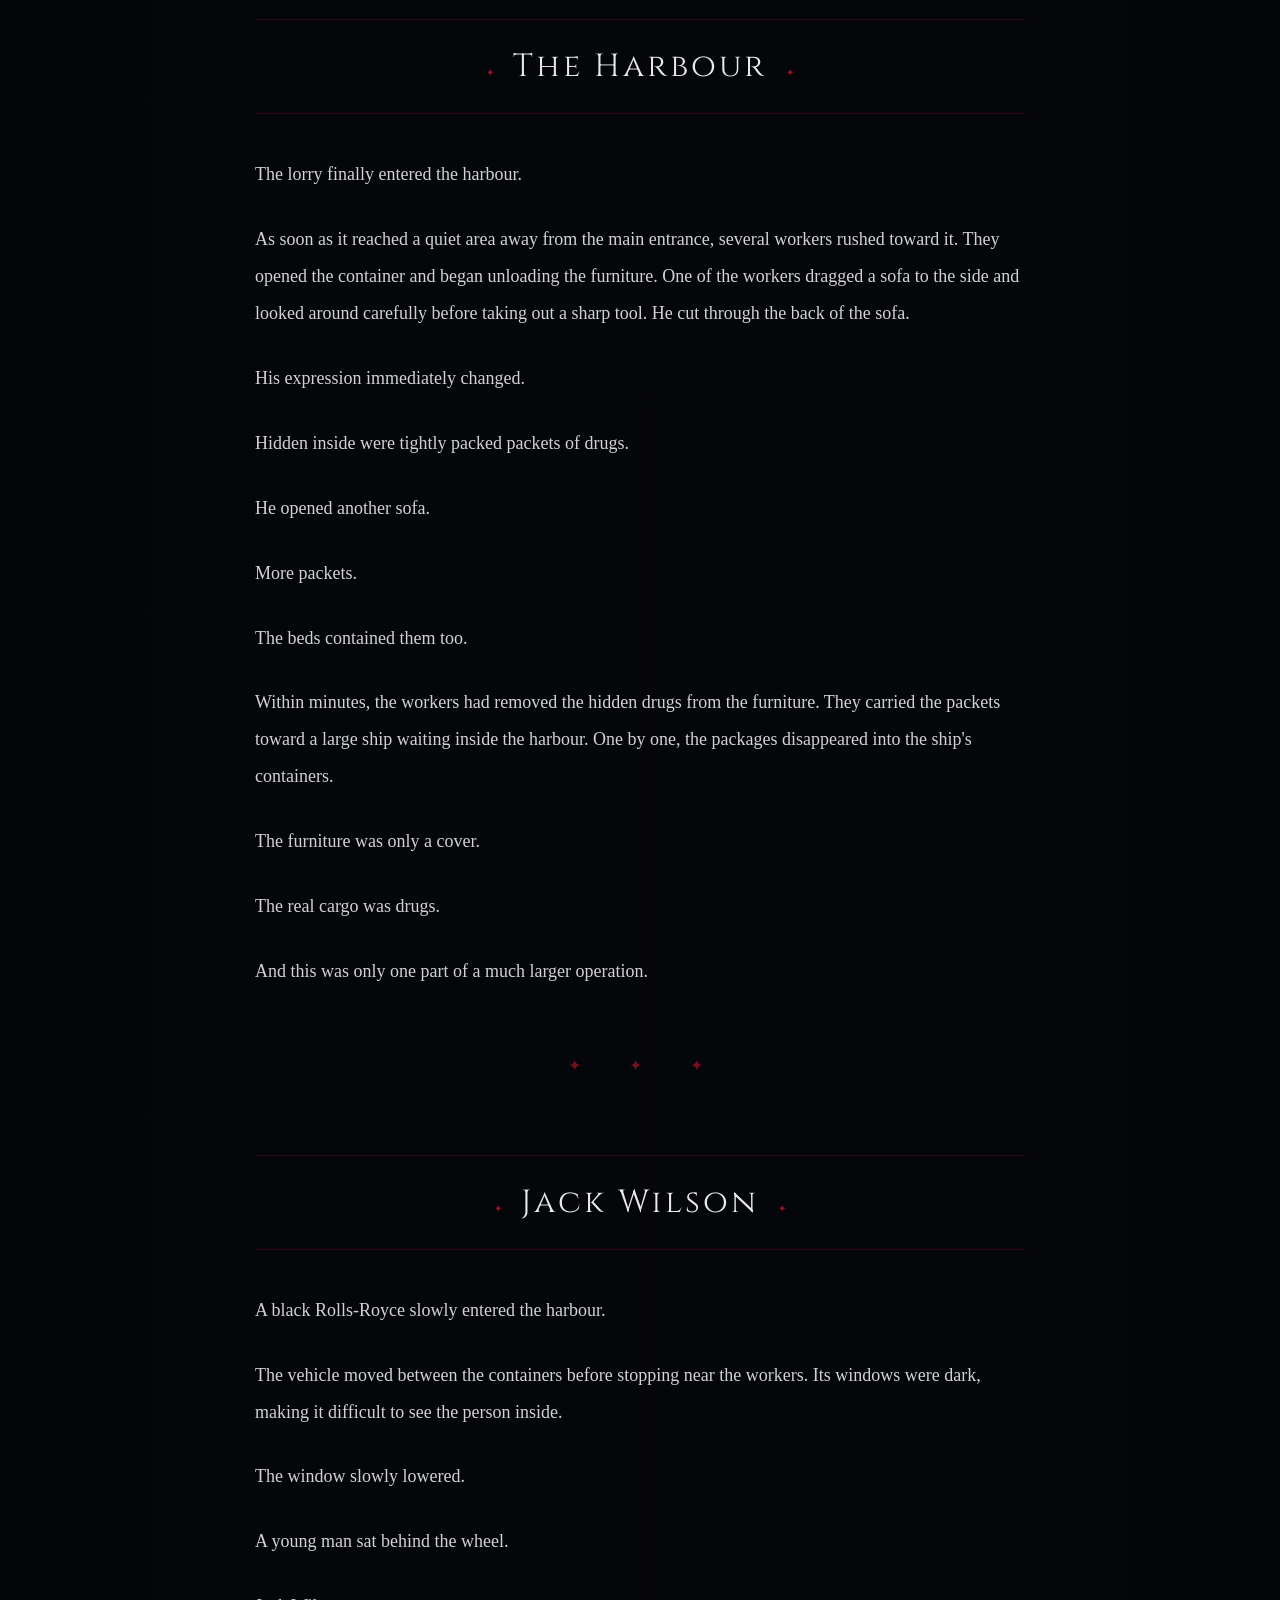
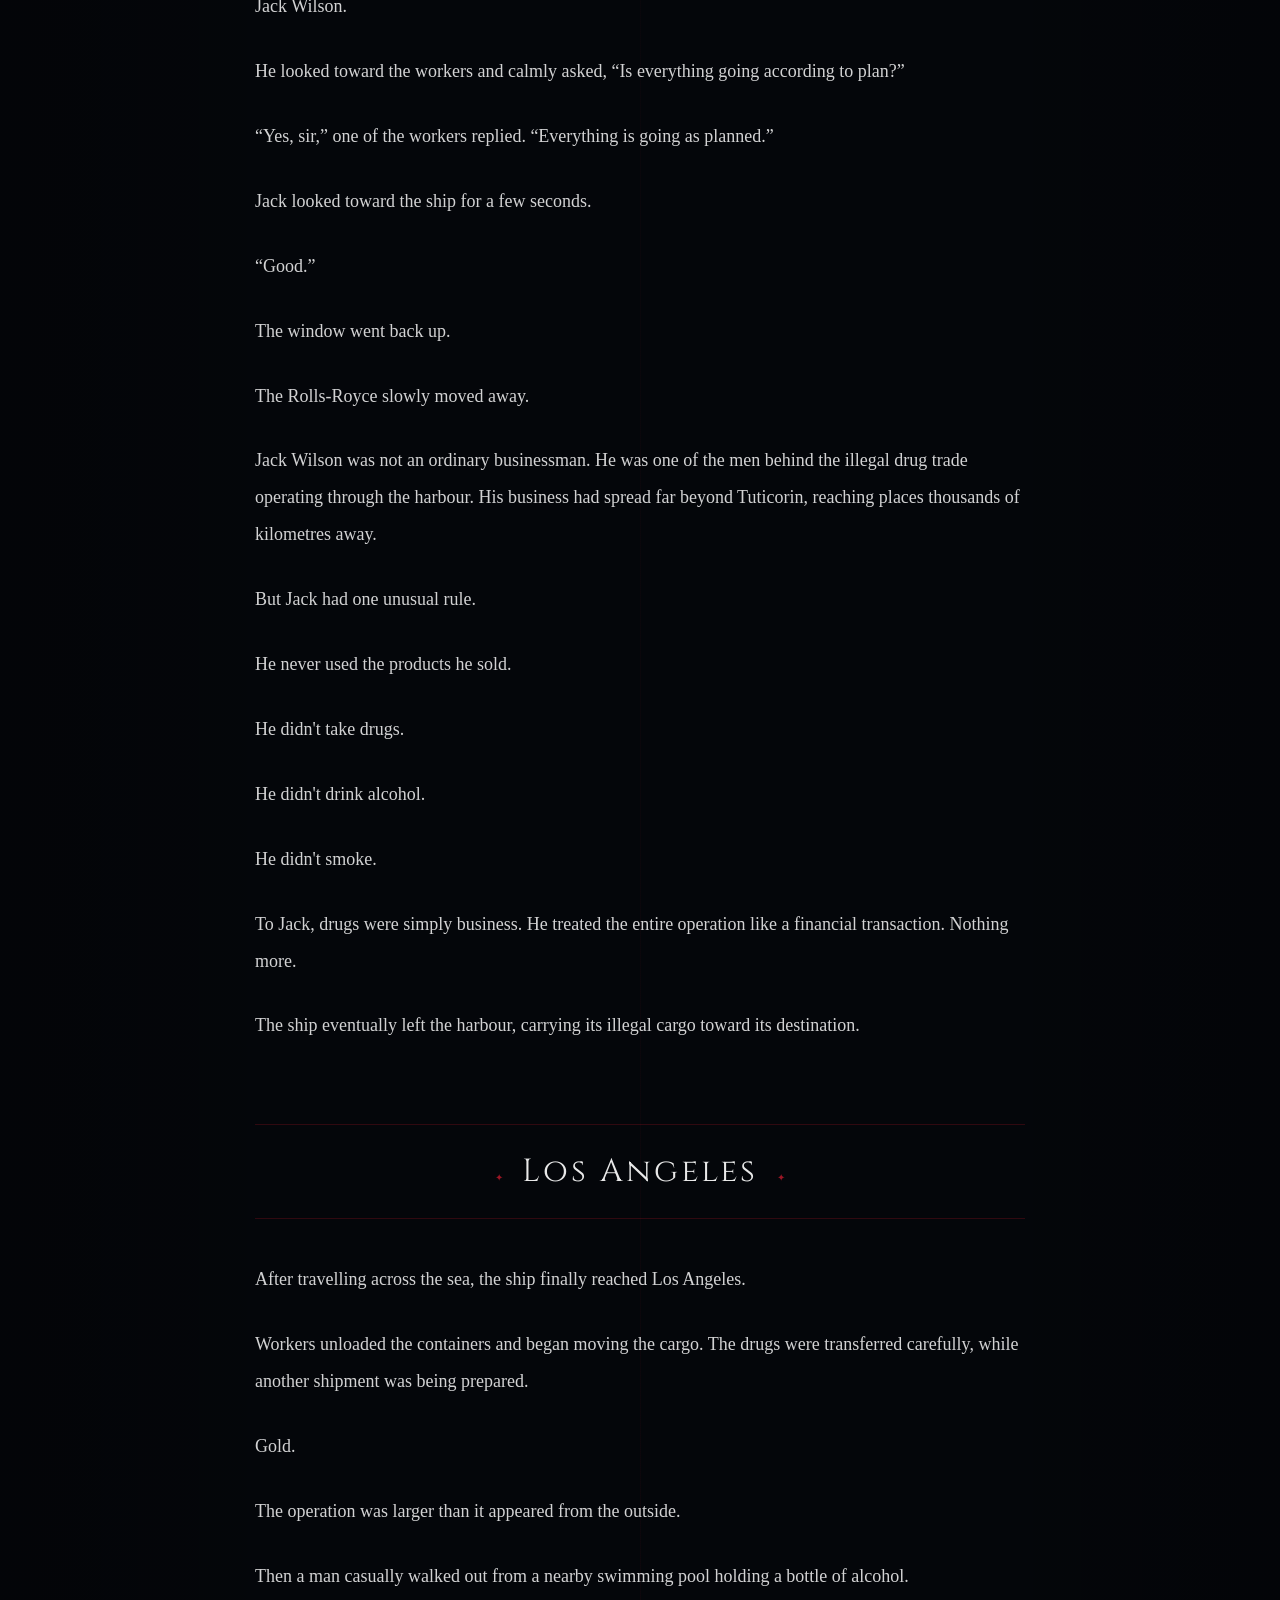
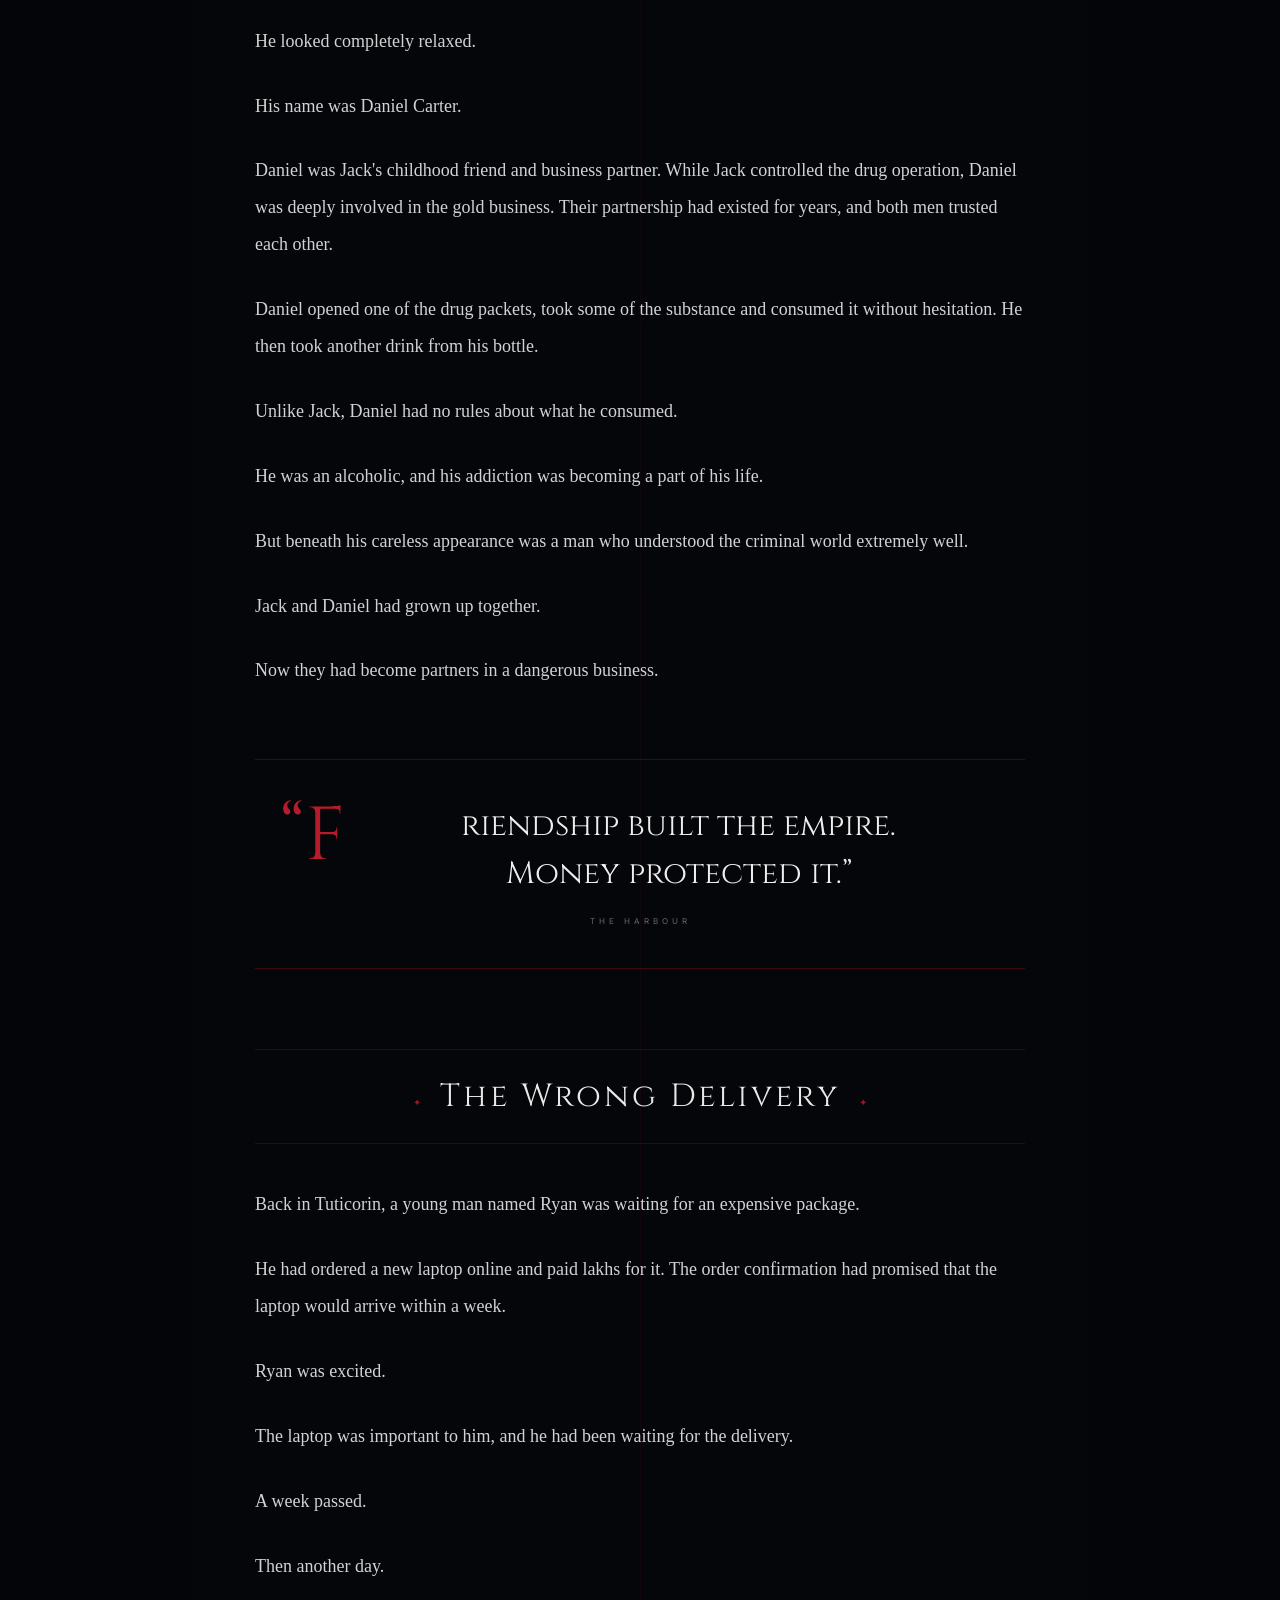
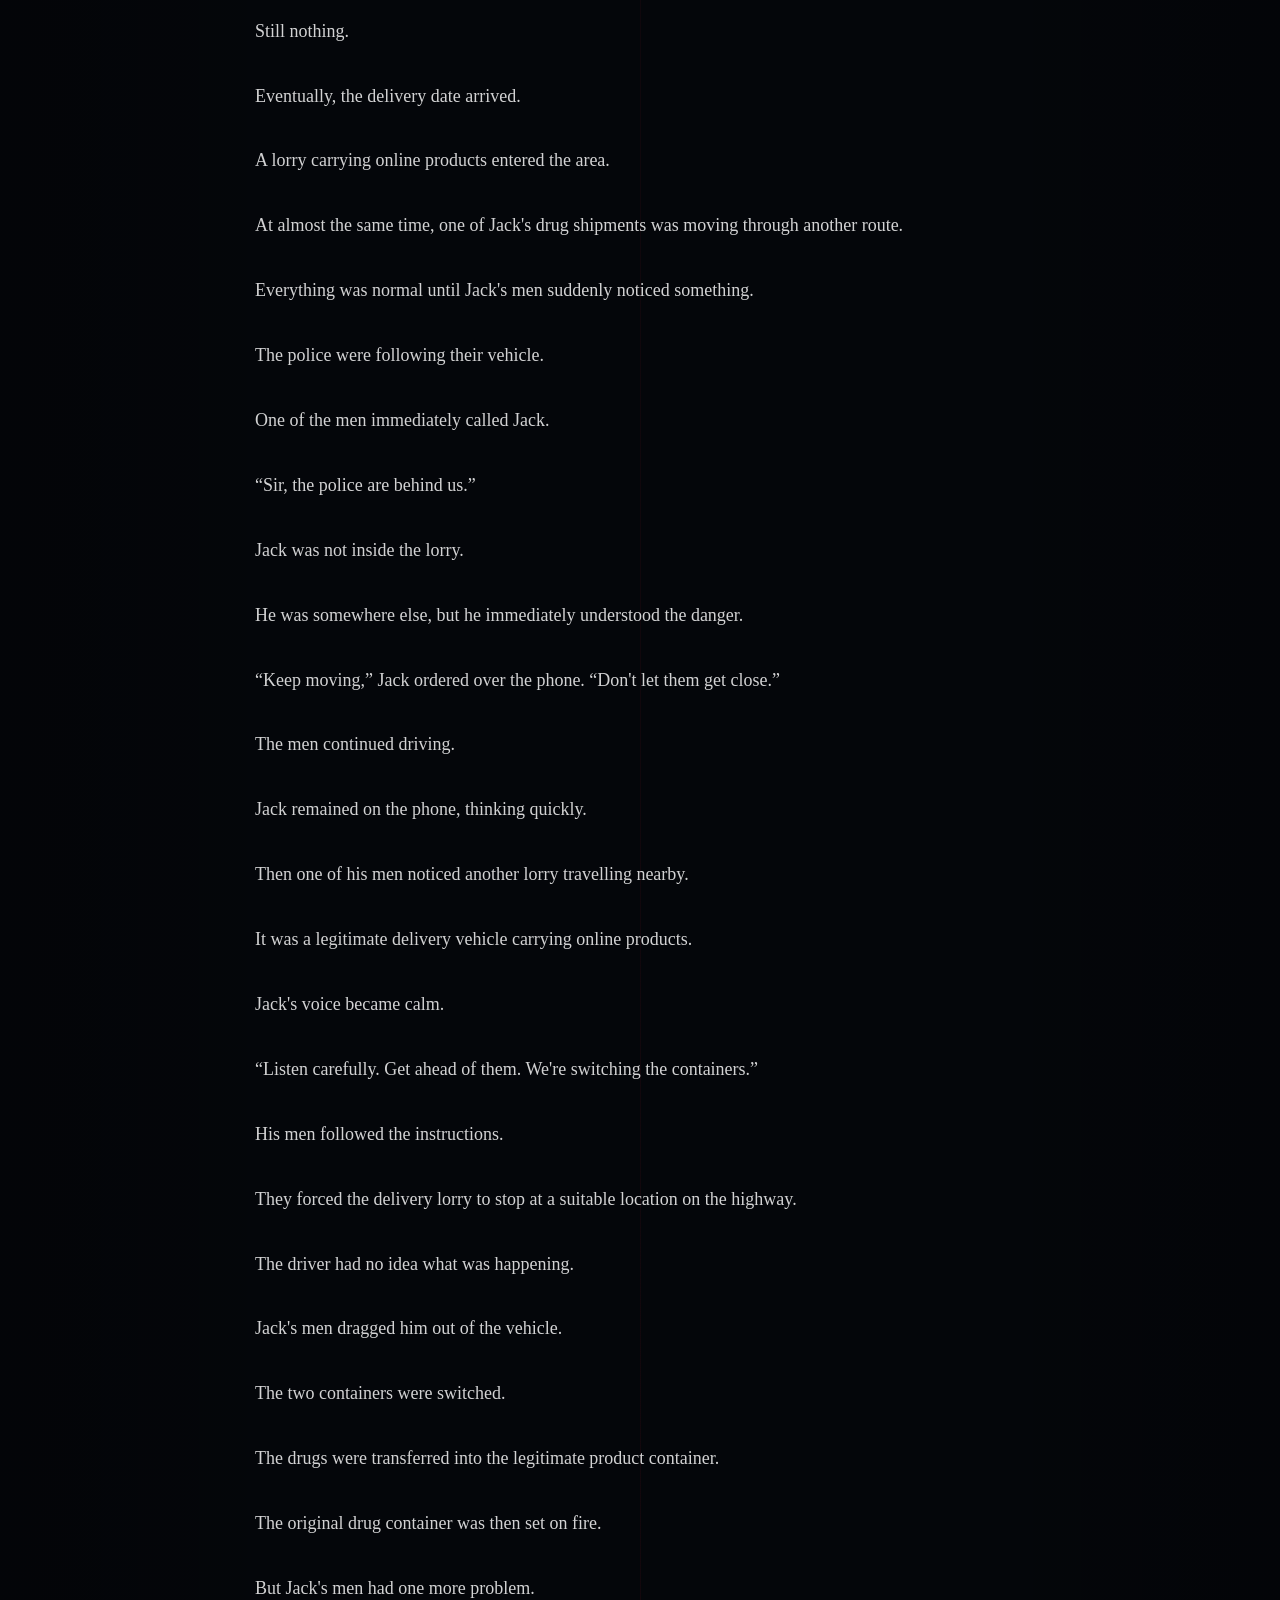
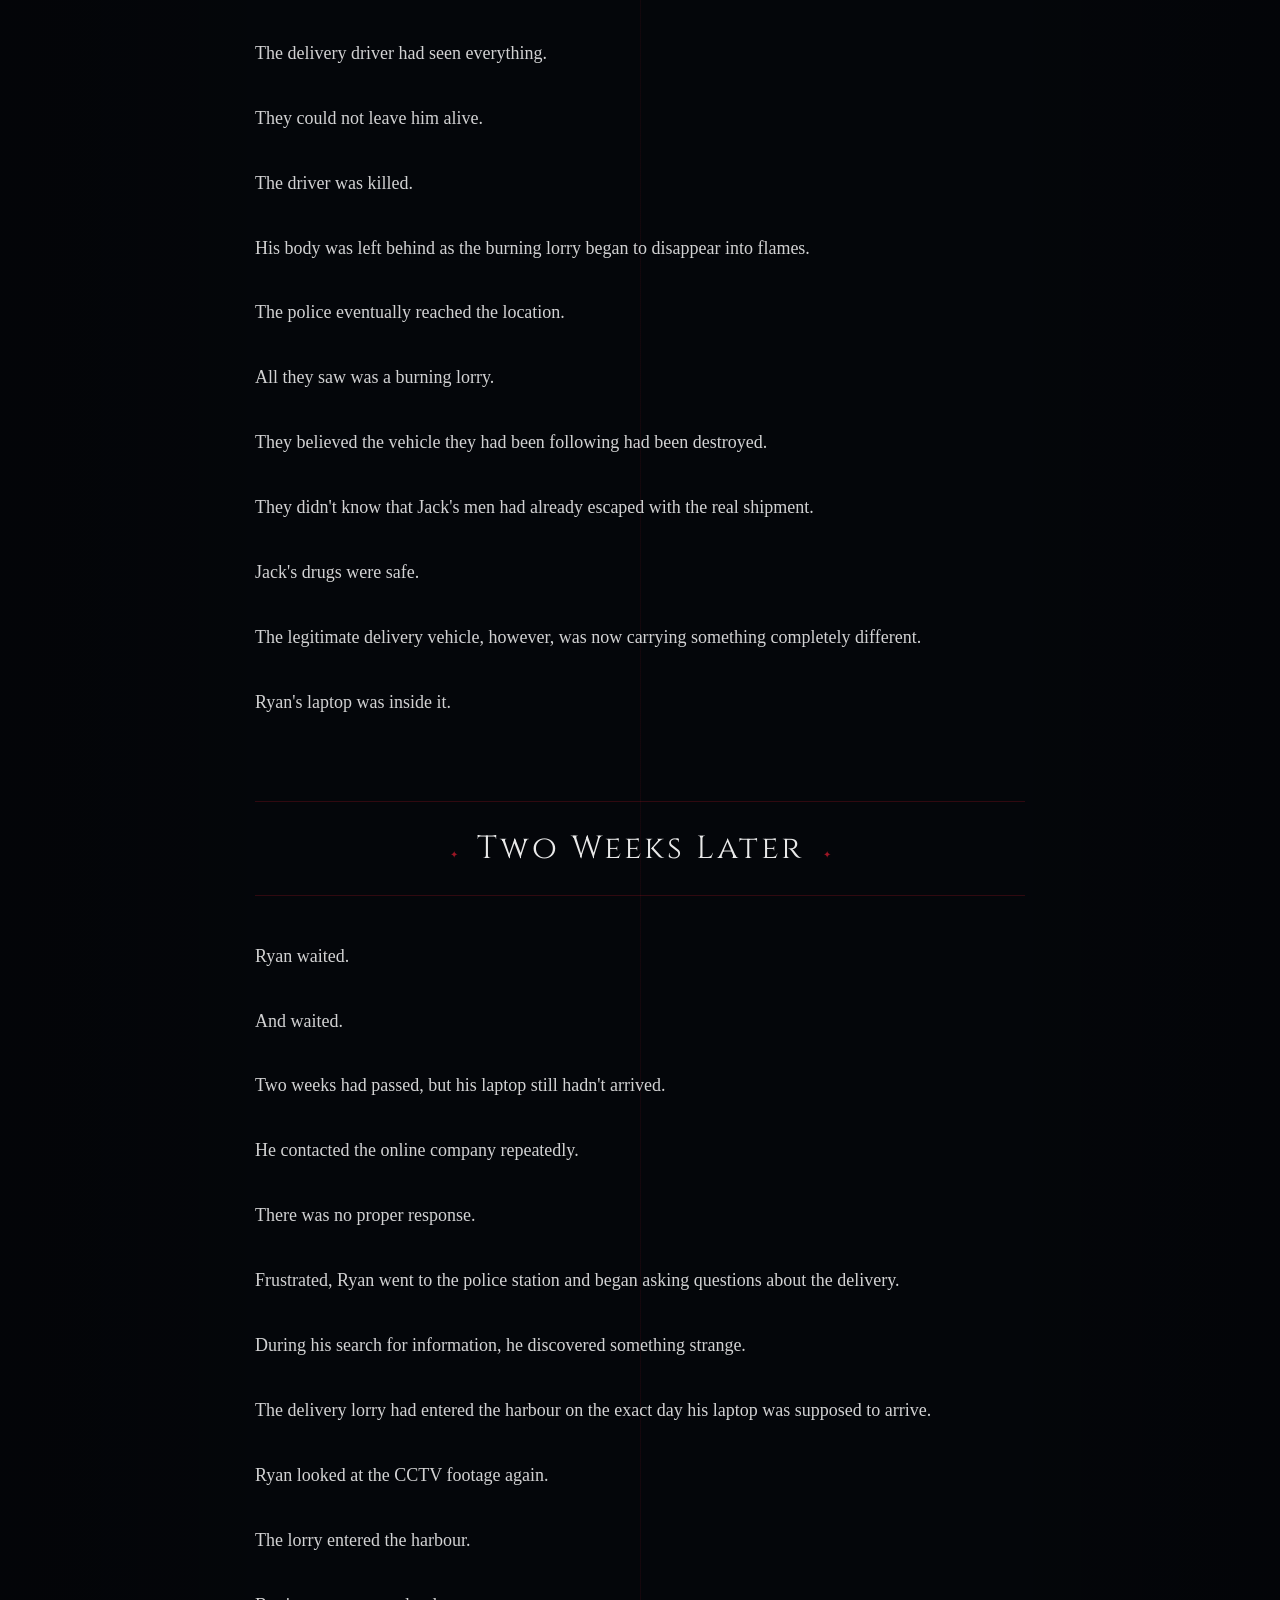
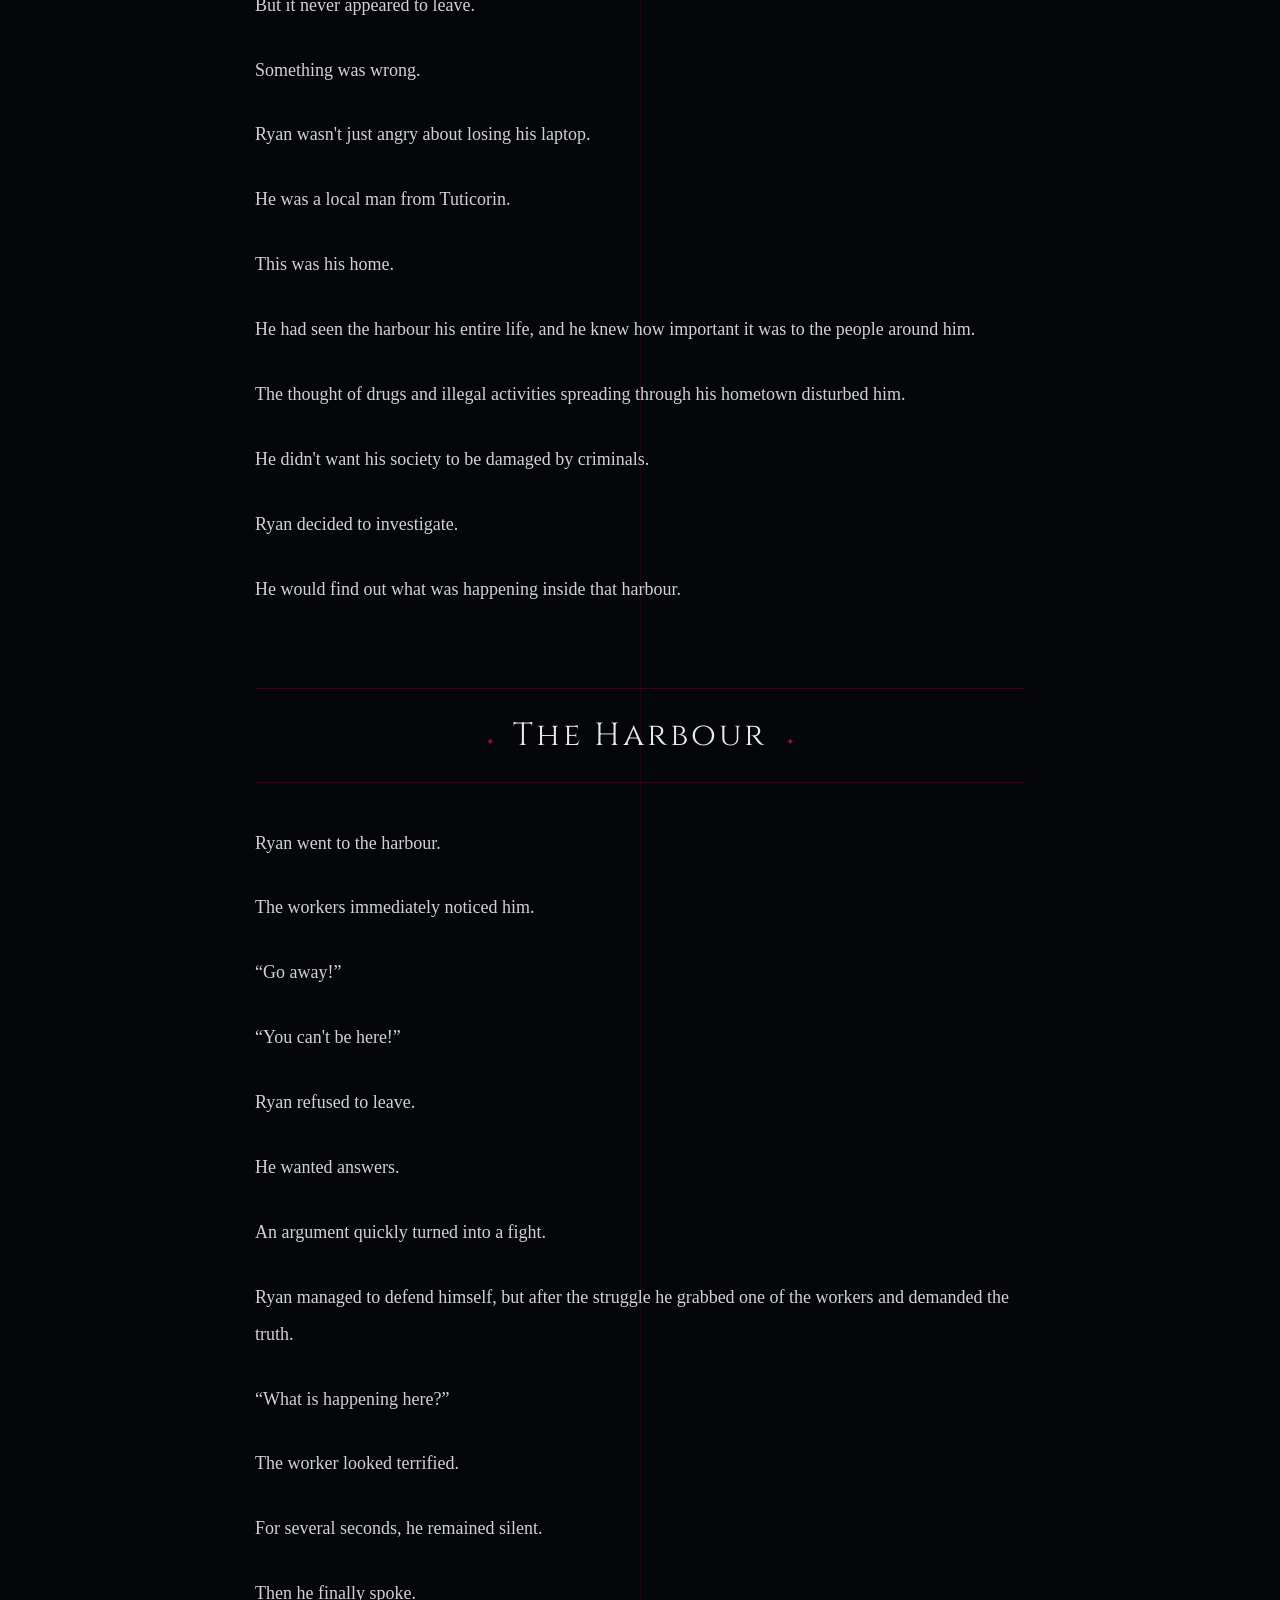
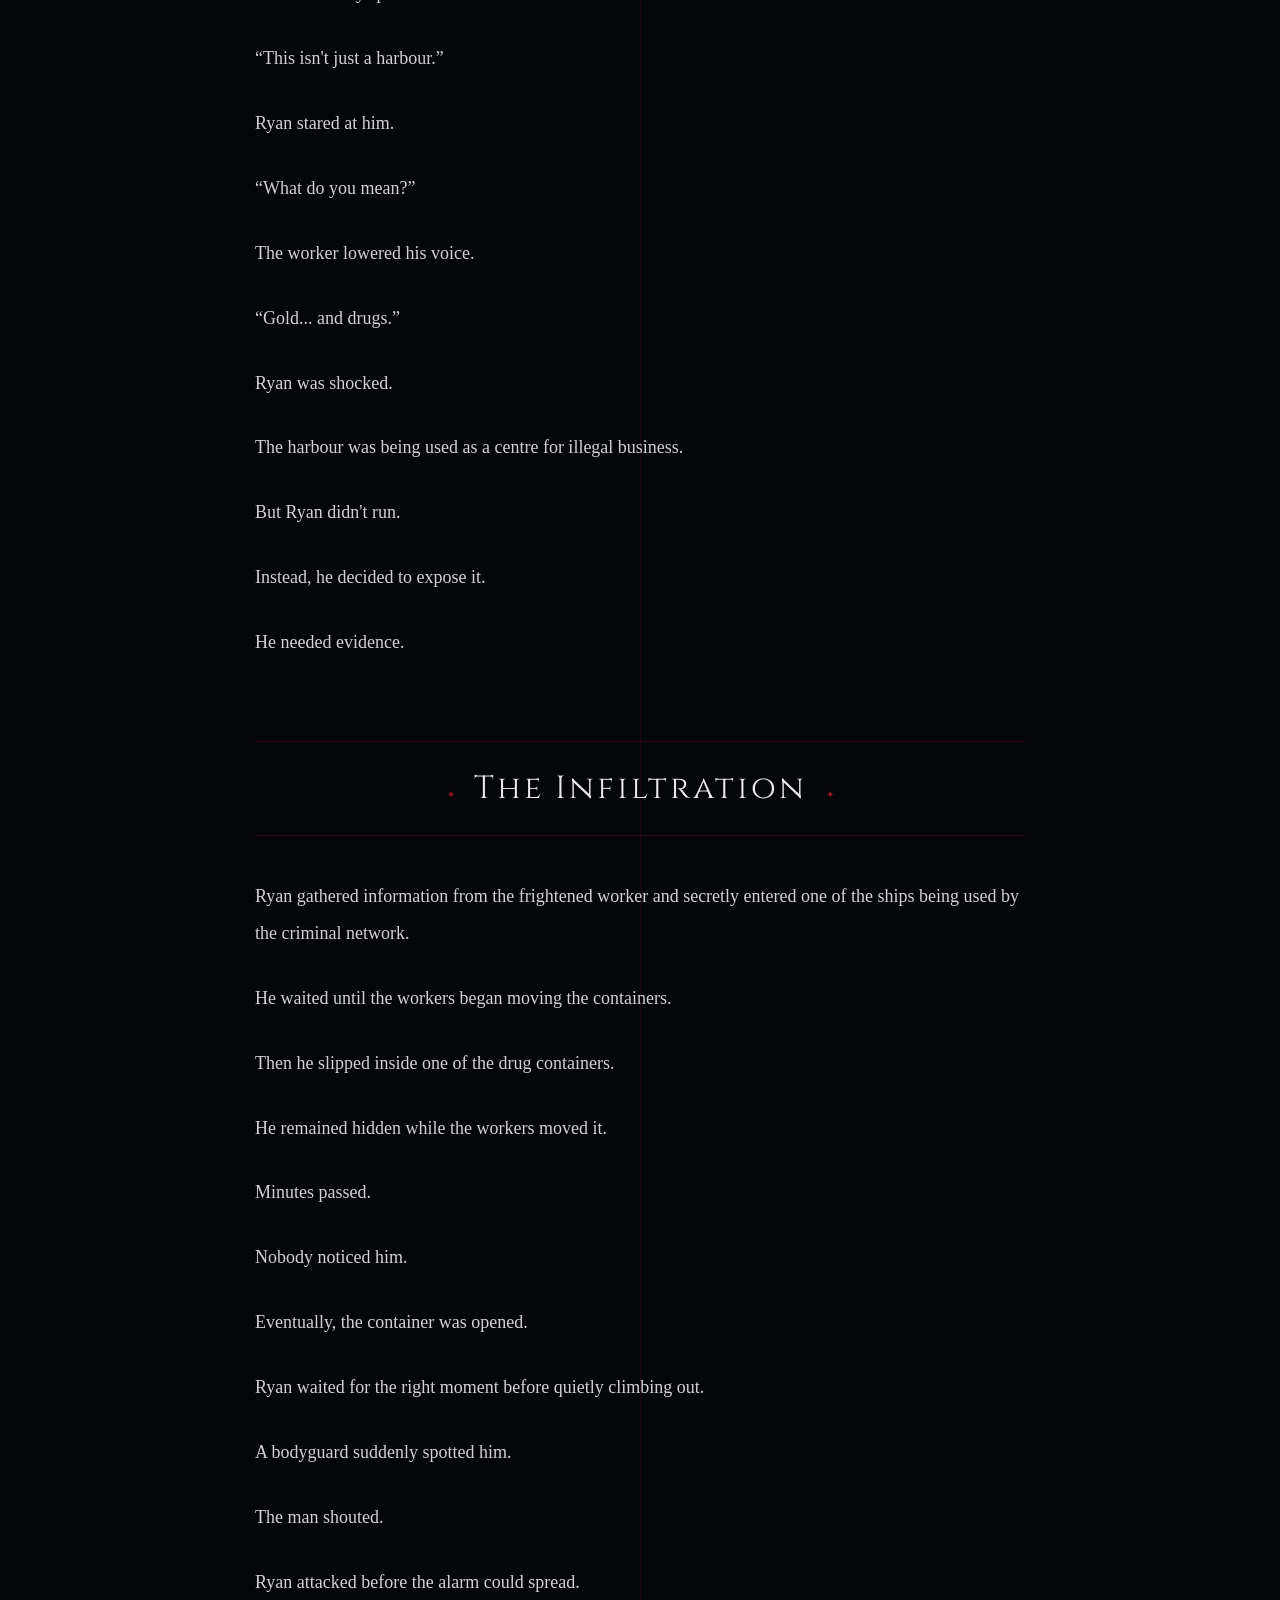
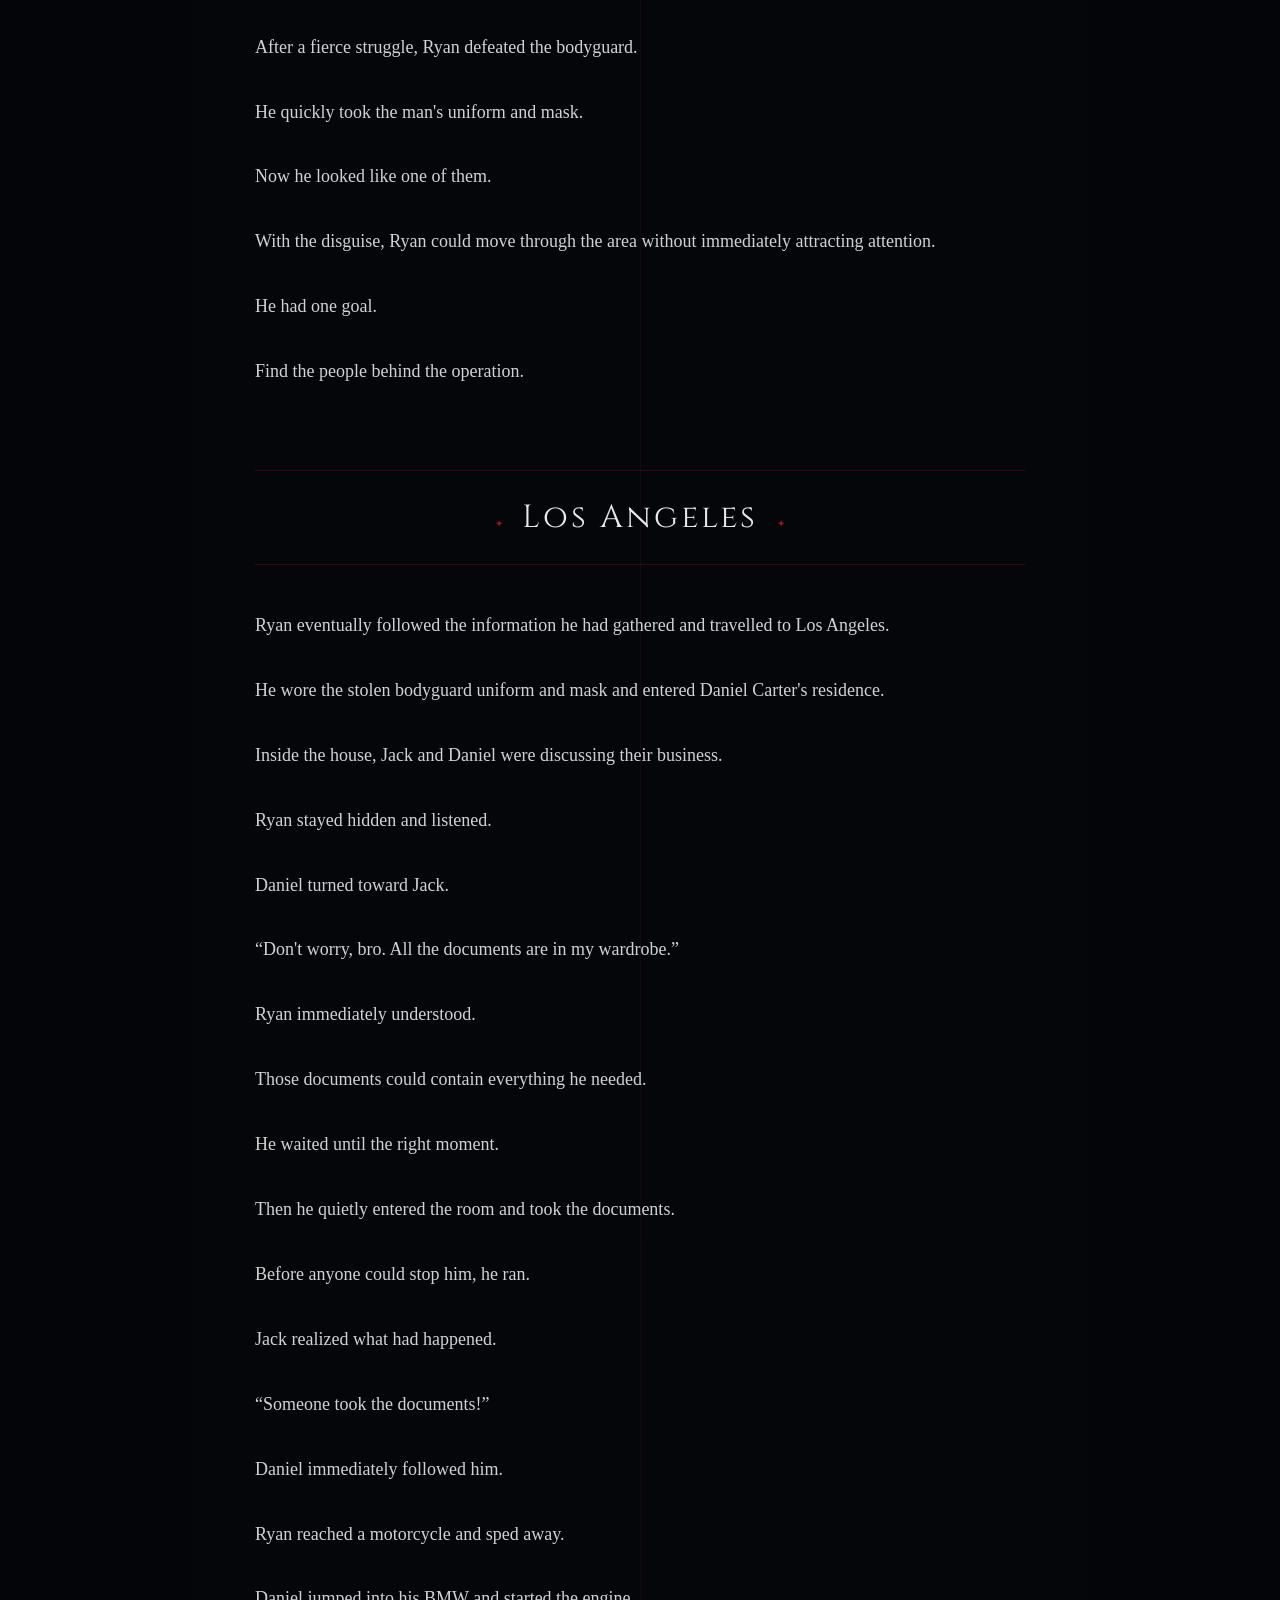
==== commit 00306e5b: "Update index.html" ====
--- a/index.html
+++ b/index.html
@@ -524,7 +524,7 @@
     opacity:.3;
 }
 
-/* CHAPTER TWO BUTTONS */
+/* CHAPTER TWO BUTTON */
 
 .chapter-two-link{
     display:inline-block;
@@ -566,6 +566,48 @@
     }
 }
 
+/* CHAPTER THREE BUTTON */
+
+.chapter-three-link{
+    display:inline-flex;
+    align-items:center;
+    justify-content:center;
+    position:relative;
+    z-index:3;
+    margin-top:28px;
+    padding:12px 15px;
+    color:#f0a0a8;
+    text-decoration:none;
+    font-family:Inter,Arial,sans-serif;
+    font-size:9px;
+    font-weight:700;
+    letter-spacing:1.5px;
+    border:1px solid rgba(180,25,40,.65);
+    background:rgba(100,10,20,.2);
+    transition:all .3s ease;
+}
+
+.chapter-three-link:hover{
+    color:#fff;
+    background:#74101d;
+    border-color:#e52b3c;
+    box-shadow:
+        0 0 22px rgba(229,43,60,.3),
+        inset 0 0 15px rgba(255,255,255,.04);
+    transform:translateY(-3px);
+}
+
+.chapter-card .chapter-three-link{
+    margin-top:35px;
+}
+
+@media(max-width:800px){
+    .chapter-three-link{
+        font-size:9px;
+        padding:11px 12px;
+    }
+}
+
 /* INTRO */
 
 .intro{
@@ -939,6 +981,10 @@
         margin-top:30px;
     }
 
+    .chapter-card .chapter-three-link{
+        margin-top:30px;
+    }
+
     .contents{
         padding:85px 0;
     }
@@ -1098,7 +1144,7 @@
 
             </div>
 
-            <!-- CHAPTER TWO: NOW AVAILABLE -->
+            <!-- CHAPTER TWO: AVAILABLE -->
 
             <div class="chapter-card reveal">
 
@@ -1120,13 +1166,9 @@
 
             </div>
 
-            <!-- CHAPTER THREE -->
+            <!-- CHAPTER THREE: AVAILABLE -->
 
             <div class="chapter-card reveal">
-
-                <div class="lock-icon">
-                    🔒
-                </div>
 
                 <div class="card-number">
                     CHAPTER THREE
@@ -1136,8 +1178,12 @@
                     The Final Game
                 </h3>
 
-                <div class="card-status locked">
-                    COMING SOON
+                <a href="chapter-three.html" class="chapter-three-link">
+                    ENTER CHAPTER THREE →
+                </a>
+
+                <div class="card-status available">
+                    AVAILABLE NOW
                 </div>
 
             </div>
@@ -2395,7 +2441,7 @@
 
 </section>
 
-<!-- ENDING: CHAPTER TWO LINK ADDED -->
+<!-- ENDING: CHAPTER TWO LINK -->
 
 <section class="ending">
 
